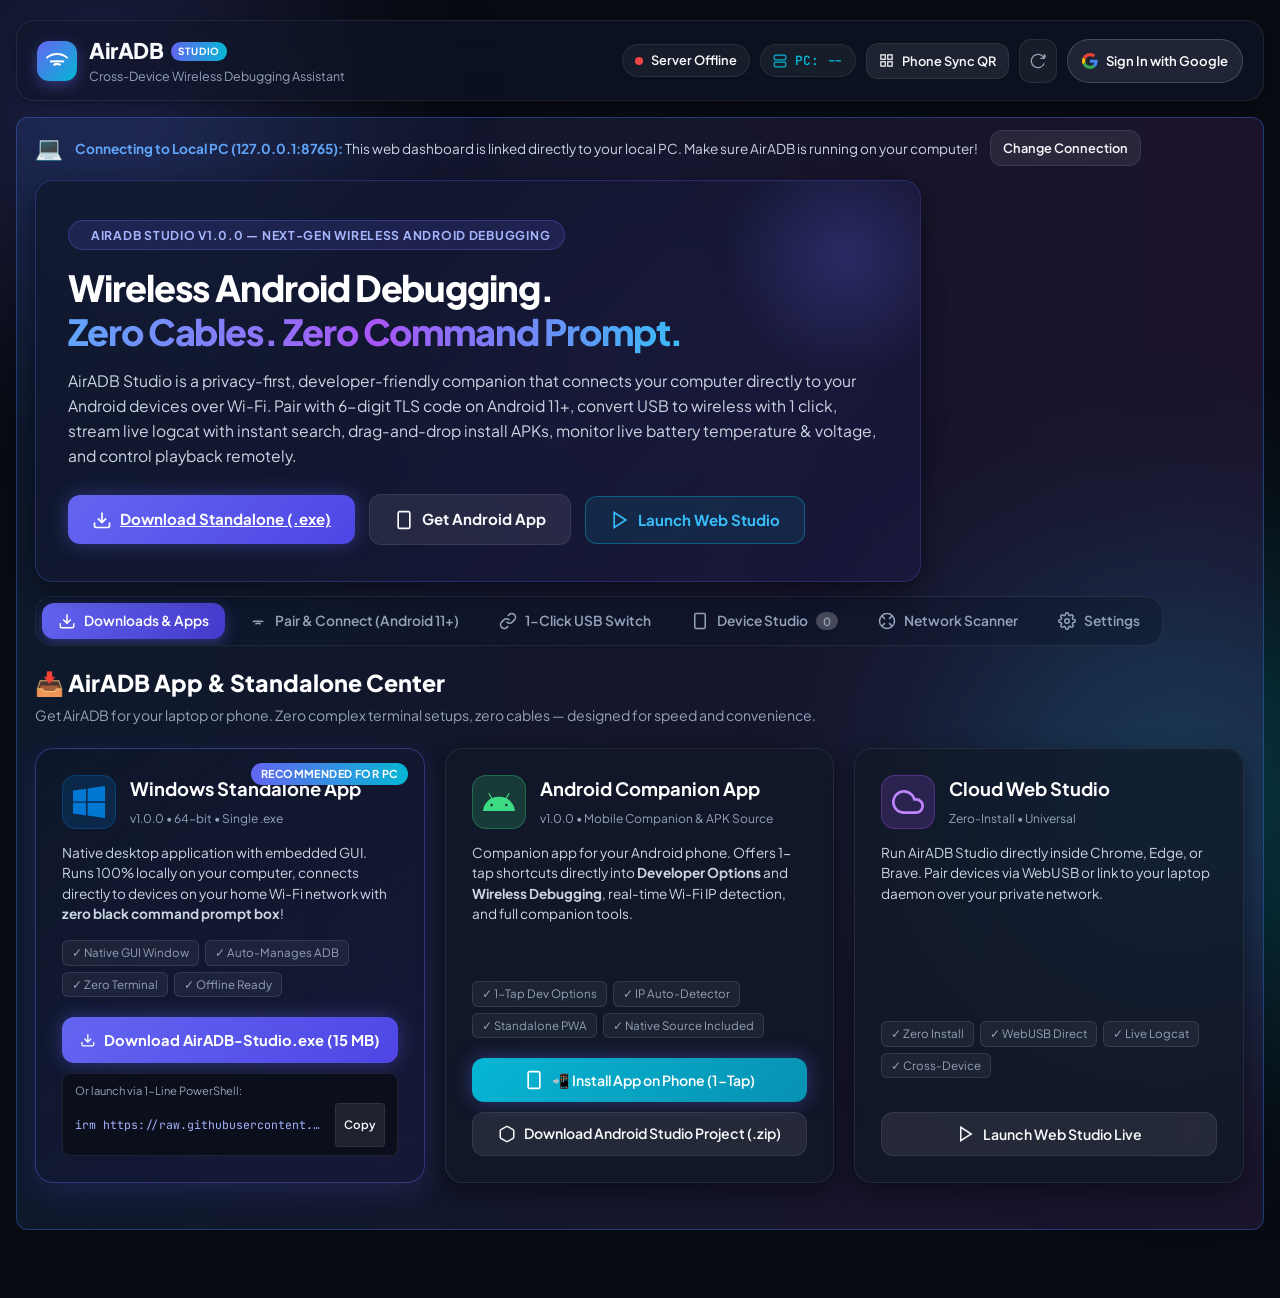
==== public/index.html @ cc0423f9 "feat: Add Google Sign-In, App Showcase, and Download Center with standalone PC and Android apps" ====
<!DOCTYPE html>
<html lang="en">
<head>
  <meta charset="UTF-8">
  <meta name="viewport" content="width=device-width, initial-scale=1.0, maximum-scale=1.0, user-scalable=no">
  <title>AirADB Studio — Android Wireless Debugging Hub</title>
  <meta name="description" content="Effortlessly pair, connect, manage, and debug your Android phone wirelessly with ADB on Windows and Mobile.">
  <meta name="theme-color" content="#080b11">
  <meta name="apple-mobile-web-app-capable" content="yes">
  <meta name="apple-mobile-web-app-status-bar-style" content="black-translucent">
  
  <link rel="manifest" href="manifest.json">
  <link rel="icon" type="image/svg+xml" href="icon.svg">
  <link rel="apple-touch-icon" href="icon.svg">

  <link rel="preconnect" href="https://fonts.googleapis.com">
  <link rel="preconnect" href="https://fonts.gstatic.com" crossorigin>
  <link href="https://fonts.googleapis.com/css2?family=Plus+Jakarta+Sans:wght@300;400;500;600;700;800&family=JetBrains+Mono:wght@400;500;600&display=swap" rel="stylesheet">
  <link rel="stylesheet" href="style.css">
</head>
<body class="dark-theme">
  <!-- Background Glow FX -->
  <div class="glow-sphere glow-1"></div>
  <div class="glow-sphere glow-2"></div>
  <div class="glow-sphere glow-3"></div>

  <div class="app-container">
    <!-- Top Navigation Header -->
    <header class="app-header">
      <div class="brand">
        <div class="brand-icon">
          <svg width="24" height="24" viewBox="0 0 24 24" fill="none" stroke="currentColor" stroke-width="2">
            <path d="M5 12.55a11 1 0 0 1 14.08 0"></path>
            <path d="M1.42 9a16 16 0 0 1 21.16 0"></path>
            <path d="M8.53 16.11a6 6 0 0 1 6.95 0"></path>
            <line x1="12" y1="20" x2="12.01" y2="20" stroke-width="3"></line>
          </svg>
        </div>
        <div class="brand-text">
          <h1>AirADB <span class="badge-studio">STUDIO</span></h1>
          <p class="tagline">Cross-Device Wireless Debugging Assistant</p>
        </div>
      </div>

      <div class="header-status">
        <div id="adbStatusBadge" class="status-pill status-checking">
          <span class="status-dot"></span>
          <span id="adbStatusText">Checking ADB...</span>
        </div>
        <div id="hostIpBadge" class="status-pill status-ip" title="Your PC's Wi-Fi IP address">
          <svg width="14" height="14" viewBox="0 0 24 24" fill="none" stroke="currentColor" stroke-width="2">
            <rect x="2" y="2" width="20" height="8" rx="2" ry="2"></rect>
            <rect x="2" y="14" width="20" height="8" rx="2" ry="2"></rect>
            <line x1="6" y1="6" x2="6.01" y2="6"></line>
            <line x1="6" y1="18" x2="6.01" y2="18"></line>
          </svg>
          <span id="hostIpText">PC: --</span>
        </div>
        <button id="btnOpenQrModal" class="btn btn-secondary btn-sm" title="Connect from Mobile Phone">
          <svg width="15" height="15" viewBox="0 0 24 24" fill="none" stroke="currentColor" stroke-width="2">
            <rect x="3" y="3" width="7" height="7"></rect>
            <rect x="14" y="3" width="7" height="7"></rect>
            <rect x="14" y="14" width="7" height="7"></rect>
            <rect x="3" y="14" width="7" height="7"></rect>
          </svg>
          <span>Phone Sync QR</span>
        </button>
        <button id="btnRefreshDevices" class="btn btn-icon" title="Refresh Devices">
          <svg width="16" height="16" viewBox="0 0 24 24" fill="none" stroke="currentColor" stroke-width="2">
            <path d="M21.5 2v6h-6M21.34 15.57a10 10 0 1 1-.57-8.38l5.67-5.67"/>
          </svg>
        </button>

        <!-- Google Sign-In / Account Profile -->
        <div id="googleAuthContainer" class="google-auth-container">
          <button id="btnGoogleSignIn" class="btn btn-google-auth" title="Sign In with Google">
            <svg class="google-icon" width="16" height="16" viewBox="0 0 48 48">
              <path fill="#EA4335" d="M24 9.5c3.54 0 6.71 1.22 9.21 3.6l6.85-6.85C35.9 2.38 30.47 0 24 0 14.62 0 6.51 5.38 2.56 13.22l7.98 6.19C12.43 13.72 17.74 9.5 24 9.5z"/>
              <path fill="#4285F4" d="M46.98 24.55c0-1.57-.15-3.09-.38-4.55H24v9.02h12.94c-.58 2.96-2.26 5.48-4.78 7.18l7.73 6c4.51-4.18 7.09-10.36 7.09-17.65z"/>
              <path fill="#FBBC05" d="M10.53 28.59c-.48-1.45-.76-2.99-.76-4.59s.27-3.14.76-4.59l-7.98-6.19C.92 16.46 0 20.12 0 24c0 3.88.92 7.54 2.56 10.79l7.97-6.2z"/>
              <path fill="#34A853" d="M24 48c6.48 0 11.93-2.13 15.89-5.81l-7.73-6c-2.15 1.45-4.92 2.3-8.16 2.3-6.26 0-11.57-4.22-13.47-9.91l-7.98 6.19C6.51 42.62 14.62 48 24 48z"/>
            </svg>
            <span>Sign In with Google</span>
          </button>

          <div id="userProfileBadge" class="user-profile-badge hidden">
            <div id="userAvatar" class="user-avatar">G</div>
            <div class="user-meta">
              <span id="userName" class="user-name">Developer</span>
              <span id="userEmail" class="user-email-sub">Synced</span>
            </div>
            <button id="btnSignOut" class="btn-sign-out" title="Sign Out">✕</button>
          </div>
        </div>
      </div>
    </header>
 
    <!-- CLOUD HOSTED MODE ALERT BANNER -->
    <div id="cloudBanner" class="hidden" style="background: linear-gradient(90deg, rgba(59, 130, 246, 0.12), rgba(168, 85, 247, 0.12)); border: 1px solid rgba(59, 130, 246, 0.35); border-radius: 12px; padding: 12px 18px; margin-bottom: 20px; display: flex; justify-content: space-between; align-items: center; gap: 14px; flex-wrap: wrap;">
      <div style="display: flex; align-items: center; gap: 12px;">
        <span style="font-size: 1.4rem;">💻</span>
        <div style="font-size: 0.85rem; color: #cbd5e1; line-height: 1.4;">
          <strong id="cloudBannerTitle" style="color: #60a5fa;">Connecting to Local PC (127.0.0.1:8765):</strong> <span id="cloudBannerDesc">This web dashboard is linked directly to your local PC. Make sure AirADB is running on your computer!</span>
        </div>
            <button id="btnOpenCloudHelp" class="btn btn-secondary btn-sm" style="white-space: nowrap;">Change Connection</button>
    </div>

    <!-- ================= HERO & APP SHOWCASE ================= -->
    <section class="hero-showcase glass-panel">
      <div class="hero-inner">
        <div class="hero-badge">
          <span class="pulse-dot"></span>
          <span>AirADB Studio v1.0.0 — Next-Gen Wireless Android Debugging</span>
        </div>
        <h2 class="hero-headline">
          Wireless Android Debugging.<br>
          <span class="gradient-text">Zero Cables. Zero Command Prompt.</span>
        </h2>
        <p class="hero-summary">
          AirADB Studio is a privacy-first, developer-friendly companion that connects your computer directly to your Android devices over Wi-Fi. Pair with 6-digit TLS code on Android 11+, convert USB to wireless with 1 click, stream live logcat with instant search, drag-and-drop install APKs, monitor live battery temperature &amp; voltage, and control playback remotely.
        </p>

        <!-- Quick Download CTA Strip -->
        <div class="hero-cta-strip">
          <a href="/downloads/AirADB-Studio.exe" download="AirADB-Studio.exe" class="btn btn-primary btn-lg btn-glow">
            <svg width="20" height="20" viewBox="0 0 24 24" fill="none" stroke="currentColor" stroke-width="2">
              <path d="M21 15v4a2 2 0 0 1-2 2H5a2 2 0 0 1-2-2v-4"></path>
              <polyline points="7 10 12 15 17 10"></polyline>
              <line x1="12" y1="15" x2="12" y2="3"></line>
            </svg>
            <span>Download Standalone (.exe)</span>
          </a>

          <a href="#tab-downloads" id="heroBtnGetAndroid" class="btn btn-secondary btn-lg">
            <svg width="20" height="20" viewBox="0 0 24 24" fill="none" stroke="currentColor" stroke-width="2">
              <rect x="5" y="2" width="14" height="20" rx="2" ry="2"></rect>
              <line x1="12" y1="18" x2="12.01" y2="18"></line>
            </svg>
            <span>Get Android App</span>
          </a>

          <button id="heroBtnLaunchStudio" class="btn btn-outline-cyan btn-lg">
            <svg width="20" height="20" viewBox="0 0 24 24" fill="none" stroke="currentColor" stroke-width="2">
              <polygon points="5 3 19 12 5 21 5 3"></polygon>
            </svg>
            <span>Launch Web Studio</span>
          </button>
        </div>
      </div>
    </section>

    <!-- MOBILE-ONLY SMART SHORTCUTS HERO BANNER -->
    <div id="mobileHeroBanner" class="mobile-hero-banner hidden">
      <div class="mobile-hero-header">
        <div class="mobile-badge">📱 Mobile Companion Mode</div>
        <p>Tap below to directly jump into your phone's Developer Options or Wireless Settings without digging through menus!</p>
      </div>

      <div id="pwaInstallContainer" class="pwa-install-box hidden" style="margin-bottom: 14px;">
        <button id="btnInstallPwa" class="btn btn-primary btn-block btn-glow" style="display: flex; align-items: center; justify-content: center; gap: 8px;">
          <svg width="20" height="20" viewBox="0 0 24 24" fill="none" stroke="currentColor" stroke-width="2">
            <path d="M21 15v4a2 2 0 0 1-2 2H5a2 2 0 0 1-2-2v-4"></path>
            <polyline points="7 10 12 15 17 10"></polyline>
            <line x1="12" y1="15" x2="12" y2="3"></line>
          </svg>
          📲 Install AirADB App on Phone
        </button>
      </div>

      <div class="mobile-shortcut-grid">
        <a id="btnOpenDevOpt" data-target="dev_options" href="intent:#Intent;action=android.settings.APPLICATION_DEVELOPMENT_SETTINGS;end" class="shortcut-btn btn-dev-opt">
          <div class="sc-icon">⚡</div>
          <div class="sc-info">
            <strong>Open Developer Options</strong>
            <span>Direct jump to Wireless Debugging toggle</span>
          </div>
          <div class="sc-arrow">➔</div>
        </a>

        <a id="btnOpenWireless" data-target="wireless" href="intent:#Intent;action=android.settings.WIRELESS_SETTINGS;end" class="shortcut-btn btn-wireless">
          <div class="sc-icon">📶</div>
          <div class="sc-info">
            <strong>Open Wireless Settings</strong>
            <span>Wi-Fi &amp; Network connections</span>
          </div>
          <div class="sc-arrow">➔</div>
        </a>

        <a id="btnOpenPhoneSettings" data-target="settings" href="intent:#Intent;action=android.settings.SETTINGS;end" class="shortcut-btn btn-settings">
          <div class="sc-icon">⚙️</div>
          <div class="sc-info">
            <strong>Open Phone Settings</strong>
            <span>Main system settings</span>
          </div>
          <div class="sc-arrow">➔</div>
        </a>
      </div>
    </div>

    <!-- ADB Missing Banner -->
    <div id="adbMissingBanner" class="alert-banner hidden">
      <div class="alert-icon">⚠️</div>
      <div class="alert-content">
        <h4>Android Platform-Tools (ADB) Not Detected</h4>
        <p>AirADB can automatically download and configure Google's official Android Platform-Tools for you with one click.</p>
      </div>
      <button id="btnAutoInstallAdb" class="btn btn-primary btn-glow">
        <svg width="16" height="16" viewBox="0 0 24 24" fill="none" stroke="currentColor" stroke-width="2">
          <path d="M21 15v4a2 2 0 0 1-2 2H5a2 2 0 0 1-2-2v-4"></path>
          <polyline points="7 10 12 15 17 10"></polyline>
          <line x1="12" y1="15" x2="12" y2="3"></line>
        </svg>
        Auto-Download ADB
      </button>
    </div>

    <!-- Main Navigation Tabs -->
    <nav class="nav-tabs">
      <button class="nav-tab active" data-tab="tab-downloads">
        <svg width="18" height="18" viewBox="0 0 24 24" fill="none" stroke="currentColor" stroke-width="2">
          <path d="M21 15v4a2 2 0 0 1-2 2H5a2 2 0 0 1-2-2v-4"></path>
          <polyline points="7 10 12 15 17 10"></polyline>
          <line x1="12" y1="15" x2="12" y2="3"></line>
        </svg>
        Downloads &amp; Apps
      </button>
      <button class="nav-tab" data-tab="tab-pairing">
        <svg width="18" height="18" viewBox="0 0 24 24" fill="none" stroke="currentColor" stroke-width="2">
          <path d="M5 12.55a11 1 0 0 1 14.08 0"></path>
          <path d="M8.53 16.11a6 6 0 0 1 6.95 0"></path>
          <line x1="12" y1="20" x2="12.01" y2="20" stroke-width="2.5"></line>
        </svg>
        Pair &amp; Connect (Android 11+)
      </button>
      <button class="nav-tab" data-tab="tab-usb">
        <svg width="18" height="18" viewBox="0 0 24 24" fill="none" stroke="currentColor" stroke-width="2">
          <path d="M10 13a5 5 0 0 0 7.54.54l3-3a5 5 0 0 0-7.07-7.07l-1.72 1.71"></path>
          <path d="M14 11a5 5 0 0 0-7.54-.54l-3 3a5 5 0 0 0 7.07 7.07l1.71-1.71"></path>
        </svg>
        1-Click USB Switch
      </button>
      <button class="nav-tab" data-tab="tab-devices">
        <svg width="18" height="18" viewBox="0 0 24 24" fill="none" stroke="currentColor" stroke-width="2">
          <rect x="5" y="2" width="14" height="20" rx="2" ry="2"></rect>
          <line x1="12" y1="18" x2="12.01" y2="18"></line>
        </svg>
        Device Studio <span id="deviceCountBadge" class="count-pill">0</span>
      </button>
      <button class="nav-tab" data-tab="tab-scanner">
        <svg width="18" height="18" viewBox="0 0 24 24" fill="none" stroke="currentColor" stroke-width="2">
          <circle cx="12" cy="12" r="10"></circle>
          <path d="m4.93 4.93 4.24 4.24"></path>
          <path d="m14.83 9.17 4.24-4.24"></path>
          <path d="m14.83 14.83 4.24 4.24"></path>
          <path d="m9.17 14.83-4.24 4.24"></path>
        </svg>
        Network Scanner
      </button>
      <button class="nav-tab" data-tab="tab-settings">
        <svg width="18" height="18" viewBox="0 0 24 24" fill="none" stroke="currentColor" stroke-width="2">
          <circle cx="12" cy="12" r="3"></circle>
          <path d="M19.4 15a1.65 1.65 0 0 0 .33 1.82l.06.06a2 2 0 0 1 0 2.83 2 2 0 0 1-2.83 0l-.06-.06a1.65 1.65 0 0 0-1.82-.33 1.65 1.65 0 0 0-1 1.51V21a2 2 0 0 1-2 2 2 2 0 0 1-2-2v-.09A1.65 1.65 0 0 0 9 19.4a1.65 1.65 0 0 0-1.82.33l-.06.06a2 2 0 0 1-2.83 0 2 2 0 0 1 0-2.83l.06-.06a1.65 1.65 0 0 0 .33-1.82 1.65 1.65 0 0 0-1.51-1H3a2 2 0 0 1-2-2 2 2 0 0 1 2-2h.09A1.65 1.65 0 0 0 4.6 9a1.65 1.65 0 0 0-.33-1.82l-.06-.06a2 2 0 0 1 0-2.83 2 2 0 0 1 2.83 0l.06.06a1.65 1.65 0 0 0 1.82.33H9a1.65 1.65 0 0 0 1-1.51V3a2 2 0 0 1 2-2 2 2 0 0 1 2 2v.09a1.65 1.65 0 0 0 1 1.51 1.65 1.65 0 0 0 1.82-.33l.06-.06a2 2 0 0 1 2.83 0 2 2 0 0 1 0 2.83l-.06.06a1.65 1.65 0 0 0-.33 1.82V9a1.65 1.65 0 0 0 1.51 1H21a2 2 0 0 1 2 2 2 2 0 0 1-2 2h-.09a1.65 1.65 0 0 0-1.51 1z"/>
        </svg>
        Settings
      </button>
    </nav>

    <!-- ================= TAB: DOWNLOADS & APPS CENTER ================= -->
    <section id="tab-downloads" class="tab-pane active">
      <div class="downloads-hero">
        <div class="downloads-header">
          <h2>📥 AirADB App &amp; Standalone Center</h2>
          <p>Get AirADB for your laptop or phone. Zero complex terminal setups, zero cables — designed for speed and convenience.</p>
        </div>

        <div class="download-grid">
          <!-- Card 1: Windows Desktop Standalone App -->
          <div class="download-card glass-panel featured-platform">
            <div class="platform-badge-ribbon">Recommended for PC</div>
            <div class="platform-header">
              <div class="platform-icon win-icon">
                <svg width="32" height="32" viewBox="0 0 24 24" fill="currentColor">
                  <path d="M0 3.449L9.75 2.1v9.451H0m10.949-9.602L24 0v11.4h-13.051M0 12.6h9.75v9.451L0 20.699M10.949 12.6H24V24l-13.051-1.802"/>
                </svg>
              </div>
              <div class="platform-title-meta">
                <h3>Windows Standalone App</h3>
                <span class="platform-version">v1.0.0 • 64-bit • Single .exe</span>
              </div>
            </div>

            <p class="platform-desc">
              Native desktop application with embedded GUI. Runs 100% locally on your computer, connects directly to devices on your home Wi-Fi network with <strong>zero black command prompt box</strong>!
            </p>

            <div class="platform-specs">
              <span class="spec-tag">✓ Native GUI Window</span>
              <span class="spec-tag">✓ Auto-Manages ADB</span>
              <span class="spec-tag">✓ Zero Terminal</span>
              <span class="spec-tag">✓ Offline Ready</span>
            </div>

            <div class="platform-actions">
              <a href="/downloads/AirADB-Studio.exe" download="AirADB-Studio.exe" class="btn btn-primary btn-block btn-glow btn-download-main">
                <svg width="20" height="20" viewBox="0 0 24 24" fill="none" stroke="currentColor" stroke-width="2">
                  <path d="M21 15v4a2 2 0 0 1-2 2H5a2 2 0 0 1-2-2v-4"></path>
                  <polyline points="7 10 12 15 17 10"></polyline>
                  <line x1="12" y1="15" x2="12" y2="3"></line>
                </svg>
                Download AirADB-Studio.exe (15 MB)
              </a>

              <!-- 1-line powershell script copy box -->
              <div class="quick-cmd-box">
                <span class="quick-cmd-label">Or launch via 1-Line PowerShell:</span>
                <div class="quick-cmd-inner">
                  <code>irm https://raw.githubusercontent.com/tanmay4tyagi/airadb/main/install.ps1 | iex</code>
                  <button id="btnCopyPsCmd" class="btn btn-secondary btn-xs">Copy</button>
                </div>
              </div>
            </div>
          </div>

          <!-- Card 2: Android Companion App -->
          <div class="download-card glass-panel">
            <div class="platform-header">
              <div class="platform-icon android-icon">
                <svg width="32" height="32" viewBox="0 0 24 24" fill="currentColor">
                  <path d="M17.523 15.3414c-.5511 0-.9993-.4486-.9993-.9997s.4482-.9993.9993-.9993c.551 0 .9993.4482.9993.9993.0001.5511-.4483.9997-.9993.9997m-11.046 0c-.5511 0-.9993-.4486-.9993-.9997s.4482-.9993.9993-.9993c.551 0 .9993.4482.9993.9993 0 .5511-.4483.9997-.9993.9997m11.4045-6.02l1.9973-3.4592a.416.416 0 00-.1521-.5676.416.416 0 00-.5676.1521l-2.0223 3.503C15.5902 8.4111 13.8533 8.083 12 8.083s-3.5902.328-5.1368.8667L4.841 5.4467a.4161.4161 0 00-.5677-.1521.4157.4157 0 00-.1521.5676l1.9974 3.4592C2.6889 11.1867.3432 14.6589 0 18.761h24c-.3432-4.1021-2.6889-7.5743-6.1185-9.4396"/>
                </svg>
              </div>
              <div class="platform-title-meta">
                <h3>Android Companion App</h3>
                <span class="platform-version">v1.0.0 • Mobile Companion &amp; APK Source</span>
              </div>
            </div>

            <p class="platform-desc">
              Companion app for your Android phone. Offers 1-tap shortcuts directly into <strong>Developer Options</strong> and <strong>Wireless Debugging</strong>, real-time Wi-Fi IP detection, and full companion tools.
            </p>

            <div class="platform-specs">
              <span class="spec-tag">✓ 1-Tap Dev Options</span>
              <span class="spec-tag">✓ IP Auto-Detector</span>
              <span class="spec-tag">✓ Standalone PWA</span>
              <span class="spec-tag">✓ Native Source Included</span>
            </div>

            <div class="platform-actions">
              <button id="btnInstallAndroidPwaCard" class="btn btn-accent btn-block btn-glow">
                <svg width="20" height="20" viewBox="0 0 24 24" fill="none" stroke="currentColor" stroke-width="2">
                  <rect x="5" y="2" width="14" height="20" rx="2" ry="2"></rect>
                  <line x1="12" y1="18" x2="12.01" y2="18"></line>
                </svg>
                📲 Install App on Phone (1-Tap)
              </button>

              <a href="/downloads/AirADB-Android-Source.zip" download="AirADB-Android-Source.zip" class="btn btn-secondary btn-block">
                <svg width="18" height="18" viewBox="0 0 24 24" fill="none" stroke="currentColor" stroke-width="2">
                  <path d="M21 16V8a2 2 0 0 0-1-1.73l-7-4a2 2 0 0 0-2 0l-7 4A2 2 0 0 0 3 8v8a2 2 0 0 0 1 1.73l7 4a2 2 0 0 0 2 0l7-4A2 2 0 0 0 21 16z"></path>
                </svg>
                Download Android Studio Project (.zip)
              </a>
            </div>
          </div>

          <!-- Card 3: In-Browser Web Studio -->
          <div class="download-card glass-panel">
            <div class="platform-header">
              <div class="platform-icon cloud-icon">
                <svg width="32" height="32" viewBox="0 0 24 24" fill="none" stroke="currentColor" stroke-width="2">
                  <path d="M18 10h-1.26A8 8 0 1 0 9 20h9a5 5 0 0 0 0-10z"></path>
                </svg>
              </div>
              <div class="platform-title-meta">
                <h3>Cloud Web Studio</h3>
                <span class="platform-version">Zero-Install • Universal</span>
              </div>
            </div>

            <p class="platform-desc">
              Run AirADB Studio directly inside Chrome, Edge, or Brave. Pair devices via WebUSB or link to your laptop daemon over your private network.
            </p>

            <div class="platform-specs">
              <span class="spec-tag">✓ Zero Install</span>
              <span class="spec-tag">✓ WebUSB Direct</span>
              <span class="spec-tag">✓ Live Logcat</span>
              <span class="spec-tag">✓ Cross-Device</span>
            </div>

            <div class="platform-actions">
              <button id="btnLaunchWebStudioCard" class="btn btn-secondary btn-block" style="margin-top: 14px;">
                <svg width="18" height="18" viewBox="0 0 24 24" fill="none" stroke="currentColor" stroke-width="2">
                  <polygon points="5 3 19 12 5 21 5 3"></polygon>
                </svg>
                Launch Web Studio Live
              </button>
            </div>
          </div>
        </div>
      </div>
    </section>

    <!-- Main Tab Content Area -->
    <main class="main-content">
      
      <!-- ================= TAB 1: PAIR & CONNECT ================= -->
      <section id="tab-pairing" class="tab-pane">
        <div class="grid-2col">
          
          <!-- Left: Pairing & Connect Form -->
          <div class="card glass-panel">
            <div class="card-header">
              <div class="card-title-group">
                <span class="step-badge">Step 1</span>
                <h3>Pair Device (Android 11+)</h3>
              </div>
              <button id="btnRemoteOpenSettings" class="btn btn-secondary btn-sm" title="Pops open Developer Options directly on your connected phone screen via ADB">
                ⚡ Open Settings on Phone
              </button>
            </div>
            
            <p class="card-desc">
              On your phone, open <strong>Developer Options &gt; Wireless debugging &gt; Pair device with pairing code</strong>.
            </p>

            <form id="pairForm" class="form-flow">
              <div class="form-row">
                <div class="form-group flex-2">
                  <label for="pairIpPort">Phone IP &amp; Pairing Port</label>
                  <div class="input-wrapper">
                    <svg width="16" height="16" viewBox="0 0 24 24" fill="none" stroke="currentColor" stroke-width="2">
                      <rect x="2" y="2" width="20" height="8" rx="2" ry="2"></rect>
                      <rect x="2" y="14" width="20" height="8" rx="2" ry="2"></rect>
                    </svg>
                    <input type="text" id="pairIpPort" placeholder="e.g. 192.168.1.5:37123" required autocomplete="off">
                  </div>
                  <span class="field-hint">Shown in the pairing popup under "IP address &amp; Port"</span>
                </div>

                <div class="form-group flex-1">
                  <label for="pairCode">6-Digit Code</label>
                  <div class="input-wrapper">
                    <svg width="16" height="16" viewBox="0 0 24 24" fill="none" stroke="currentColor" stroke-width="2">
                      <rect x="3" y="11" width="18" height="11" rx="2" ry="2"></rect>
                      <path d="M7 11V7a5 5 0 0 1 10 0v4"></path>
                    </svg>
                    <input type="text" id="pairCode" placeholder="482194" maxlength="6" pattern="[0-9]{6}" required autocomplete="off">
                  </div>
                  <span class="field-hint">6-digit pairing code</span>
                </div>
              </div>

              <div class="form-group">
                <label for="pairNickname">Device Nickname (Optional)</label>
                <div class="input-wrapper">
                  <input type="text" id="pairNickname" placeholder="e.g. Pixel 8 / Samsung S24">
                </div>
              </div>

              <button type="submit" id="btnPairSubmit" class="btn btn-primary btn-block">
                <svg width="18" height="18" viewBox="0 0 24 24" fill="none" stroke="currentColor" stroke-width="2">
                  <path d="M5 12.55a11 11 0 0 1 14.08 0"></path>
                  <path d="M8.53 16.11a6 6 0 0 1 6.95 0"></path>
                  <line x1="12" y1="20" x2="12.01" y2="20" stroke-width="2.5"></line>
                </svg>
                Pair Device
              </button>
            </form>

            <div class="divider"><span>AND THEN</span></div>

            <div class="card-title-group mb-3">
              <span class="step-badge step-2">Step 2</span>
              <h3>Connect Device</h3>
            </div>
            <p class="card-desc">
              Look at the main <strong>Wireless debugging</strong> screen (outside the pairing dialog) for the connection port.
            </p>

            <form id="connectForm" class="form-flow">
              <div class="form-row">
                <div class="form-group flex-2">
                  <label for="connectIpPort">IP address &amp; Connection Port</label>
                  <div class="input-wrapper">
                    <svg width="16" height="16" viewBox="0 0 24 24" fill="none" stroke="currentColor" stroke-width="2">
                      <circle cx="12" cy="12" r="10"></circle>
                      <line x1="2" y1="12" x2="22" y2="12"></line>
                    </svg>
                    <input type="text" id="connectIpPort" placeholder="e.g. 192.168.1.5:41235 (or :5555)" required autocomplete="off">
                  </div>
                  <span class="field-hint">Shown under "IP address &amp; Port" on main Wireless Debugging screen</span>
                </div>

                <div class="form-group flex-1 align-end">
                  <button type="submit" id="btnConnectSubmit" class="btn btn-accent btn-block">
                    <svg width="16" height="16" viewBox="0 0 24 24" fill="none" stroke="currentColor" stroke-width="2">
                      <polyline points="20 6 9 17 4 12"></polyline>
                    </svg>
                    Connect
                  </button>
                </div>
              </div>
            </form>

            <!-- Quick Auto Sequence Button -->
            <div class="auto-sequence-card">
              <div class="auto-seq-text">
                <strong>💡 Pro Tip:</strong> If your pairing port and connection port are the same or standard 5555, you can use:
              </div>
              <button id="btnPairAndConnectAll" class="btn btn-secondary btn-sm">
                Pair &amp; Auto-Connect Together
              </button>
            </div>
          </div>

          <!-- Right: Visual Guide & History -->
          <div class="side-col">
            <!-- Visual Phone Guide with Quick Links -->
            <div class="card glass-panel guide-card">
              <div class="card-header">
                <h3>📱 Phone Navigation Helper</h3>
                <span class="info-pill">Easy Setup</span>
              </div>
              <div class="guide-steps">
                <div class="guide-step">
                  <div class="step-num">1</div>
                  <div class="step-detail">
                    <strong>Enable Developer Options:</strong>
                    <p>Go to Settings &gt; About Phone &gt; Tap <strong>Build Number</strong> 7 times.</p>
                  </div>
                </div>
                <div class="guide-step">
                  <div class="step-num">2</div>
                  <div class="step-detail">
                    <strong>Enable Wireless Debugging:</strong>
                    <p>Go to Settings &gt; System &gt; Developer Options &gt; Toggle <strong>Wireless debugging</strong> ON.</p>
                  </div>
                </div>
                <div class="guide-step">
                  <div class="step-num">3</div>
                  <div class="step-detail">
                    <strong>Get Pairing Code &amp; Port:</strong>
                    <p>Tap <em>"Pair device with pairing code"</em>. Note the 6-digit code and the port number (e.g. <code>:37123</code>).</p>
                  </div>
                </div>
              </div>

              <!-- Quick Mobile Action Buttons inside Guide -->
              <div class="guide-action-box">
                <a href="intent:#Intent;action=android.settings.APPLICATION_DEVELOPMENT_SETTINGS;end" class="btn btn-secondary btn-sm btn-block">
                  ⚡ Open Developer Options on Phone
                </a>
              </div>
            </div>

            <!-- Recent History -->
            <div class="card glass-panel history-card">
              <div class="card-header">
                <h3>🕒 Saved / Recent Devices</h3>
                <span class="card-subtext">Click to quick-fill</span>
              </div>
              <div id="historyList" class="history-list">
                <div class="empty-hint">No saved devices yet. Connect a device to save it here!</div>
              </div>
            </div>
          </div>

        </div>
      </section>

      <!-- ================= TAB 2: 1-CLICK USB SWITCH ================= -->
      <section id="tab-usb" class="tab-pane">
        <div class="card glass-panel usb-switch-card">
          <div class="usb-header">
            <div class="usb-icon-badge">
              <svg width="32" height="32" viewBox="0 0 24 24" fill="none" stroke="currentColor" stroke-width="2">
                <path d="M10 13a5 5 0 0 0 7.54.54l3-3a5 5 0 0 0-7.07-7.07l-1.72 1.71"></path>
                <path d="M14 11a5 5 0 0 0-7.54-.54l-3 3a5 5 0 0 0 7.07 7.07l1.71-1.71"></path>
              </svg>
            </div>
            <div>
              <h2>1-Click USB to Wireless ADB Switch</h2>
              <p class="card-desc">
                Ideal for all Android versions (Android 9, 10, 11, 12, 13, 14, 15). Plug your phone into the PC with a USB cable just once — AirADB will read its Wi-Fi IP, enable TCP/IP mode on port 5555, and connect wirelessly. Then you can unplug the cable!
              </p>
            </div>
          </div>

          <div class="usb-steps-container">
            <div class="usb-step-box">
              <div class="usb-step-icon">🔌</div>
              <h4>1. Plug In USB</h4>
              <p>Connect phone via USB cable and allow USB Debugging prompt on phone.</p>
            </div>
            <div class="usb-arrow">➔</div>
            <div class="usb-step-box">
              <div class="usb-step-icon">⚡</div>
              <h4>2. Click Switch</h4>
              <p>AirADB configures wireless mode and connects over Wi-Fi automatically.</p>
            </div>
            <div class="usb-arrow">➔</div>
            <div class="usb-step-box">
              <div class="usb-step-icon">🚀</div>
              <h4>3. Unplug &amp; Enjoy</h4>
              <p>Disconnect the USB cable. Your phone remains connected wirelessly!</p>
            </div>
          </div>

          <div class="usb-action-box">
            <div id="usbDetectedContainer">
              <div class="usb-detected-pill">
                <span class="dot-indicator"></span>
                <span id="usbDetectedLabel">Scanning for USB devices...</span>
              </div>
            </div>

            <button id="btnSwitchUsbToWifi" class="btn btn-primary btn-lg btn-glow">
              <svg width="20" height="20" viewBox="0 0 24 24" fill="none" stroke="currentColor" stroke-width="2">
                <path d="M13 2L3 14h9l-1 8 10-12h-9l1-8z"></path>
              </svg>
              Convert to Wireless ADB Now
            </button>
          </div>
        </div>
      </section>

      <!-- ================= TAB 3: DEVICE STUDIO ================= -->
      <section id="tab-devices" class="tab-pane">
        <div class="studio-layout">
          
          <!-- Connected Devices List -->
          <div class="devices-section">
            <div class="section-title-bar">
              <h2>Connected Android Devices</h2>
              <div class="btn-group">
                <button id="btnDisconnectAll" class="btn btn-outline-danger btn-sm">Disconnect All</button>
                <button id="btnStudioRefresh" class="btn btn-secondary btn-sm">
                  <svg width="14" height="14" viewBox="0 0 24 24" fill="none" stroke="currentColor" stroke-width="2">
                    <path d="M21.5 2v6h-6M21.34 15.57a10 10 0 1 1-.57-8.38l5.67-5.67"/>
                  </svg>
                  Refresh
                </button>
              </div>
            </div>

            <div id="devicesContainer" class="devices-grid">
              <div class="empty-state-card glass-panel">
                <div class="empty-icon">📱</div>
                <h3>No Devices Connected</h3>
                <p>Pair or connect your phone in the "Pair &amp; Connect" tab or plug it in via USB to get started.</p>
              </div>
            </div>
          </div>

          <!-- Active Device Control Center (Tools & Inspection) -->
          <div id="deviceControlCenter" class="card glass-panel control-center hidden">
            <div class="control-header">
              <div class="active-device-info">
                <h3 id="activeDeviceTitle">Device Tools</h3>
                <span id="activeDeviceSerial" class="code-pill">--</span>
              </div>
              <div class="control-tabs">
                <button class="ctrl-subtab active" data-subtab="subtab-screen">Screen Capture</button>
                <button class="ctrl-subtab" data-subtab="subtab-logcat">Wireless Logcat</button>
                <button class="ctrl-subtab" data-subtab="subtab-apk">Install APK</button>
                <button class="ctrl-subtab" data-subtab="subtab-controls">Remote Controls</button>
                <button class="ctrl-subtab" data-subtab="subtab-battery">🔋 Battery &amp; Telemetry</button>
              </div>
            </div>

            <!-- Subtab 1: Screenshot -->
            <div id="subtab-screen" class="subtab-pane active">
              <div class="screenshot-studio">
                <div class="screenshot-toolbar">
                  <button id="btnTakeScreenshot" class="btn btn-primary btn-sm">
                    <svg width="14" height="14" viewBox="0 0 24 24" fill="none" stroke="currentColor" stroke-width="2">
                      <path d="M23 19a2 2 0 0 1-2 2H3a2 2 0 0 1-2-2V8a2 2 0 0 1 2-2h4l2-3h6l2 3h4a2 2 0 0 1 2 2z"></path>
                      <circle cx="12" cy="13" r="4"></circle>
                    </svg>
                    Capture Screenshot
                  </button>
                  <button id="btnDownloadScreenshot" class="btn btn-secondary btn-sm" disabled>Download PNG</button>
                  <button id="btnCopyScreenshot" class="btn btn-secondary btn-sm" disabled>Copy to Clipboard</button>
                </div>
                <div class="screenshot-viewer-frame">
                  <img id="screenshotImg" alt="Phone Screen" class="hidden">
                  <div id="screenshotPlaceholder" class="screenshot-placeholder">
                    <span>Click "Capture Screenshot" to view phone screen</span>
                  </div>
                </div>
              </div>
            </div>

            <!-- Subtab 2: Logcat -->
            <div id="subtab-logcat" class="subtab-pane">
              <div class="logcat-studio">
                <div class="logcat-toolbar">
                  <input type="text" id="logcatSearch" placeholder="Filter logs (e.g. ActivityManager, error, MyApp)...">
                  <select id="logcatLinesSelect" class="custom-select">
                    <option value="100">100 lines</option>
                    <option value="250" selected>250 lines</option>
                    <option value="500">500 lines</option>
                  </select>
                  <button id="btnFetchLogcat" class="btn btn-primary btn-sm">Fetch Logs</button>
                  <button id="btnClearLogcat" class="btn btn-secondary btn-sm">Clear</button>
                </div>
                <div id="logcatOutput" class="logcat-console">
                  <div class="log-line info">Click "Fetch Logs" to stream wireless ADB logcat from device...</div>
                </div>
              </div>
            </div>

            <!-- Subtab 3: APK Sideload -->
            <div id="subtab-apk" class="subtab-pane">
              <div class="apk-dropzone" id="apkDropzone">
                <div class="drop-icon">📦</div>
                <h3>Drag &amp; Drop APK File Here</h3>
                <p>or click to select an .apk from your computer</p>
                <input type="file" id="apkFileInput" accept=".apk" class="hidden">
                <button id="btnSelectApk" class="btn btn-secondary btn-sm mt-2">Browse Files</button>
                <div id="apkInstallStatus" class="apk-status mt-3 hidden"></div>
              </div>
            </div>

            <!-- Subtab 4: Remote Controls -->
            <div id="subtab-controls" class="subtab-pane">
              <div class="remote-grid">
                <!-- Media Controls -->
                <div class="remote-btn-group">
                  <h4>🎵 Media Playback</h4>
                  <div class="btn-cluster">
                    <button class="btn btn-control btn-media" data-key="88" title="Previous Track (KEYCODE_MEDIA_PREVIOUS)">⏮️ Prev</button>
                    <button class="btn btn-control btn-media btn-primary-control" data-key="85" title="Play / Pause (KEYCODE_MEDIA_PLAY_PAUSE)">⏯️ Play / Pause</button>
                    <button class="btn btn-control btn-media" data-key="87" title="Next Track (KEYCODE_MEDIA_NEXT)">⏭️ Next</button>
                    <button class="btn btn-control btn-media" data-key="164" title="Mute Toggle (KEYCODE_VOLUME_MUTE)">🔇 Mute</button>
                  </div>
                </div>

                <!-- Navigation -->
                <div class="remote-btn-group">
                  <h4>🧭 Navigation</h4>
                  <div class="btn-cluster">
                    <button class="btn btn-control" data-key="3">🏠 Home</button>
                    <button class="btn btn-control" data-key="4">◀ Back</button>
                    <button class="btn btn-control" data-key="187">📑 Recent Apps</button>
                  </div>
                </div>

                <!-- System Keys -->
                <div class="remote-btn-group">
                  <h4>⚡ System &amp; Settings</h4>
                  <div class="btn-cluster">
                    <button class="btn btn-control" data-key="26">⚡ Power / Sleep</button>
                    <button class="btn btn-control" data-key="24">🔊 Vol Up</button>
                    <button class="btn btn-control" data-key="25">🔉 Vol Down</button>
                    <button class="btn btn-control" data-cmd="am start -a android.settings.APPLICATION_DEVELOPMENT_SETTINGS">⚡ Dev Options</button>
                    <button class="btn btn-control" data-cmd="am start -a android.settings.SETTINGS">⚙️ Settings</button>
                  </div>
                </div>

                <!-- Hardware & Display Utilities -->
                <div class="remote-btn-group span-2">
                  <h4>🖥️ Hardware &amp; Display Utilities</h4>
                  <div class="util-row">
                    <div class="util-item">
                      <label for="selectScreenTimeout">Screen Timeout:</label>
                      <div class="util-input-combo">
                        <select id="selectScreenTimeout" class="custom-select">
                          <option value="15000">15 seconds</option>
                          <option value="30000" selected>30 seconds</option>
                          <option value="60000">1 minute</option>
                          <option value="300000">5 minutes</option>
                          <option value="600000">10 minutes</option>
                          <option value="1800000">30 minutes</option>
                          <option value="stayon">⚡ Keep Awake (While Charging)</option>
                        </select>
                        <button id="btnApplyScreenTimeout" class="btn btn-secondary btn-sm">Apply</button>
                      </div>
                    </div>

                    <div class="util-item">
                      <label>Dark Mode (Night Mode):</label>
                      <div class="btn-group-segmented">
                        <button id="btnDarkModeOn" class="btn btn-secondary btn-sm" title="Enable Dark Mode">🌙 Dark Mode</button>
                        <button id="btnDarkModeOff" class="btn btn-secondary btn-sm" title="Enable Light Mode">☀️ Light Mode</button>
                      </div>
                    </div>
                  </div>
                </div>

                <!-- Quick Send Text Input -->
                <div class="remote-btn-group span-2">
                  <h4>⌨️ Quick Send Text to Phone</h4>
                  <p class="field-hint" style="margin-bottom: 6px;">Types text directly into whichever input field is currently active on your phone screen.</p>
                  <div class="shell-input-row">
                    <input type="text" id="inputQuickText" placeholder="Type text to send to phone (e.g. WiFi password, URL, test data)...">
                    <button id="btnSendQuickText" class="btn btn-primary btn-sm">Send Text</button>
                  </div>
                </div>

                <!-- Custom Shell Command -->
                <div class="remote-btn-group span-2">
                  <h4>💻 Custom Shell Command</h4>
                  <div class="shell-input-row">
                    <input type="text" id="customShellCmd" placeholder="e.g. input text 'hello' or dumpsys battery">
                    <button id="btnRunShell" class="btn btn-primary btn-sm">Run</button>
                  </div>
                  <pre id="shellOutput" class="shell-console hidden"></pre>
                </div>
              </div>
            </div>

            <!-- Subtab 5: Device Info & Battery -->
            <div id="subtab-battery" class="subtab-pane">
              <div class="battery-studio">
                <div class="battery-top-bar">
                  <div>
                    <h3>🔋 Battery &amp; Thermal Telemetry</h3>
                    <p class="card-desc" style="margin-bottom: 0;">Live hardware telemetry polled directly from Android's battery service.</p>
                  </div>
                  <div style="display: flex; gap: 8px; align-items: center;">
                    <button id="btnRefreshBattery" class="btn btn-secondary btn-sm">
                      <svg width="14" height="14" viewBox="0 0 24 24" fill="none" stroke="currentColor" stroke-width="2">
                        <path d="M21.5 2v6h-6M21.34 15.57a10 10 0 1 1-.57-8.38l5.67-5.67"/>
                      </svg>
                      Refresh
                    </button>
                  </div>
                </div>

                <div class="battery-dashboard-grid">
                  <!-- Main Battery Gauge Card -->
                  <div class="battery-gauge-card glass-panel">
                    <div class="gauge-header">
                      <span class="gauge-label">Battery Level</span>
                      <span id="batteryStatusPill" class="status-pill status-ready">Checking...</span>
                    </div>
                    <div class="gauge-main">
                      <div id="batteryPercentText" class="battery-percent-display">--%</div>
                      <div class="battery-bar-container">
                        <div id="batteryBarFill" class="battery-bar-fill" style="width: 0%;"></div>
                      </div>
                    </div>
                    <div class="gauge-footer">
                      <span id="batteryPowerSourceText">Power Source: Detecting...</span>
                    </div>
                  </div>

                  <!-- Telemetry Metrics Grid -->
                  <div class="battery-metrics-grid">
                    <div class="metric-card glass-panel">
                      <div class="metric-icon">🌡️</div>
                      <div class="metric-data">
                        <span class="metric-label">Thermal Temperature</span>
                        <strong id="metricTempText" class="metric-value">-- °C</strong>
                        <span id="metricTempSub" class="metric-sub">-- °F</span>
                      </div>
                    </div>

                    <div class="metric-card glass-panel">
                      <div class="metric-icon">🩺</div>
                      <div class="metric-data">
                        <span class="metric-label">Battery Health</span>
                        <strong id="metricHealthText" class="metric-value">--</strong>
                        <span class="metric-sub">Hardware Health State</span>
                      </div>
                    </div>

                    <div class="metric-card glass-panel">
                      <div class="metric-icon">⚡</div>
                      <div class="metric-data">
                        <span class="metric-label">Voltage</span>
                        <strong id="metricVoltageText" class="metric-value">-- V</strong>
                        <span class="metric-sub">Cell Output</span>
                      </div>
                    </div>

                    <div class="metric-card glass-panel">
                      <div class="metric-icon">🧪</div>
                      <div class="metric-data">
                        <span class="metric-label">Technology</span>
                        <strong id="metricTechText" class="metric-value">--</strong>
                        <span class="metric-sub">Battery Chemistry</span>
                      </div>
                    </div>
                  </div>
                </div>
              </div>
            </div>

          </div>

        </div>
      </section>

      <!-- ================= TAB 4: NETWORK SCANNER ================= -->
      <section id="tab-scanner" class="tab-pane">
        <div class="card glass-panel scanner-card">
          <div class="card-header">
            <div>
              <h2>Local Wi-Fi Subnet &amp; mDNS Scanner</h2>
              <p class="card-desc">
                Scan your local network to discover any Android devices currently listening for ADB wireless connections.
              </p>
            </div>
            <button id="btnStartScan" class="btn btn-primary btn-glow">
              <svg width="16" height="16" viewBox="0 0 24 24" fill="none" stroke="currentColor" stroke-width="2">
                <circle cx="12" cy="12" r="10"></circle>
                <path d="m4.93 4.93 4.24 4.24"></path>
                <path d="m14.83 9.17 4.24-4.24"></path>
              </svg>
              Scan Network Now
            </button>
          </div>

          <div id="scanLoading" class="scan-loading hidden">
            <div class="spinner"></div>
            <span>Scanning subnet on port 5555 and mDNS services...</span>
          </div>

          <div id="scanResults" class="scan-results-grid">
            <div class="empty-hint">Click "Scan Network Now" to search for Android devices on your local Wi-Fi.</div>
          </div>
        </div>
      </section>

      <!-- ================= TAB 5: ADB SETTINGS ================= -->
      <section id="tab-settings" class="tab-pane">
        <div class="card glass-panel settings-card">
          <h2>ADB Daemon &amp; Server Settings</h2>
          <p class="card-desc">Diagnostic details and server controls for Android Debug Bridge.</p>

          <div class="settings-list">
            <div class="settings-item">
              <div class="settings-info">
                <strong>ADB Executable Path</strong>
                <span id="settingsAdbPath" class="settings-subtext">Checking...</span>
              </div>
              <button id="btnReinstallAdb" class="btn btn-secondary btn-sm">Re-download Official ADB</button>
            </div>

            <div class="settings-item">
              <div class="settings-info">
                <strong>ADB Daemon Version</strong>
                <span id="settingsAdbVersion" class="settings-subtext">Checking...</span>
              </div>
              <button id="btnRestartAdb" class="btn btn-outline-warning btn-sm">Restart ADB Daemon</button>
            </div>

            <div class="settings-item">
              <div class="settings-info">
                <strong>Wi-Fi Troubleshooting Tips</strong>
                <span class="settings-subtext">
                  • Ensure PC and Phone are on the same Wi-Fi router frequency (2.4GHz/5GHz).<br>
                  • Disable <em>"AP Isolation"</em> / <em>"Client Isolation"</em> in router settings if connection fails.<br>
                  • If IP changes frequently, assign a static DHCP lease to your phone in your router settings.
                </span>
              </div>
            </div>
          </div>
        </div>
      </section>

    </main>

    <!-- Mobile Sync QR Code Modal -->
    <div id="qrModal" class="modal-overlay hidden">
      <div class="modal-card glass-panel">
        <div class="modal-header">
          <h3>📱 Open on Mobile Phone</h3>
          <button id="btnCloseQrModal" class="btn-icon">✕</button>
        </div>
        <div class="modal-body">
          <p class="modal-desc">Scan with your phone's camera to open AirADB directly on your phone and use 1-tap setting shortcuts:</p>
          <div id="qrCodeContainer" class="qr-canvas-box"></div>
          <div class="mobile-url-box">
            <span id="qrUrlText">http://--:8765</span>
            <button id="btnCopyMobileUrl" class="btn btn-secondary btn-sm">Copy Link</button>
          </div>
          <p class="qr-hint">Make sure your phone is connected to the same Wi-Fi network as this PC.</p>
        </div>
      </div>
    </div>

    <!-- Cloud Bridge & Remote Setup Modal (For other people visiting online) -->
    <div id="bridgeModal" class="modal-overlay hidden">
      <div class="modal-card glass-panel" style="max-width: 540px;">
        <div class="modal-header">
          <h3>🌐 Connect to Your Android Device</h3>
          <button id="btnCloseBridgeModal" class="btn-icon">✕</button>
        </div>
        <div class="modal-body" style="display: flex; flex-direction: column; gap: 14px;">
          <p class="modal-desc" style="text-align: left; margin-bottom: 0;">
            AirADB can connect to your devices locally or via WebUSB. Choose how you want to connect:
          </p>

          <!-- Method 1: WebUSB in Browser -->
          <div style="background: rgba(255,255,255,0.03); border: 1px solid var(--border-color); border-radius: 12px; padding: 14px;">
            <div style="display: flex; justify-content: space-between; align-items: center; margin-bottom: 6px;">
              <strong style="color: #fff; font-size: 0.9rem;">⚡ Method 1: Browser WebUSB (Zero Install)</strong>
              <span class="info-pill">Chrome / Edge</span>
            </div>
            <p style="font-size: 0.78rem; color: var(--text-muted); margin-bottom: 10px;">Plug your phone in via USB, allow USB debugging, and pair directly in your browser.</p>
            <button id="btnWebUsbConnect" class="btn btn-primary btn-block">
              <svg width="16" height="16" viewBox="0 0 24 24" fill="none" stroke="currentColor" stroke-width="2">
                <path d="M10 13a5 5 0 0 0 7.54.54l3-3a5 5 0 0 0-7.07-7.07l-1.72 1.71"></path>
                <path d="M14 11a5 5 0 0 0-7.54-.54l-3 3a5 5 0 0 0 7.07 7.07l1.71-1.71"></path>
              </svg>
              Connect Device via WebUSB
            </button>
          </div>

          <!-- Method 2: 1-Line Universal Launcher -->
          <div style="background: rgba(255,255,255,0.03); border: 1px solid var(--border-color); border-radius: 12px; padding: 14px;">
            <strong style="color: #fff; font-size: 0.9rem; display: block; margin-bottom: 4px;">💻 Method 2: 1-Line PC Launcher (Full Wireless)</strong>
            <p style="font-size: 0.78rem; color: var(--text-muted); margin-bottom: 8px;">Run this single command in terminal to launch AirADB on your computer:</p>
            
            <div style="margin-bottom: 8px;">
              <span style="font-size: 0.72rem; color: var(--accent); font-weight: 600;">Windows (PowerShell):</span>
              <div class="mobile-url-box" style="margin-top: 2px;">
                <span id="cmdWinInstall" style="font-size: 0.74rem;">irm https://raw.githubusercontent.com/tanmay4tyagi/airadb/main/install.ps1 | iex</span>
                <button id="btnCopyWinCmd" class="btn btn-secondary btn-sm">Copy</button>
              </div>
            </div>

            <div>
              <span style="font-size: 0.72rem; color: var(--accent); font-weight: 600;">macOS / Linux (Terminal):</span>
              <div class="mobile-url-box" style="margin-top: 2px;">
                <span id="cmdUnixInstall" style="font-size: 0.74rem;">curl -fsSL https://raw.githubusercontent.com/tanmay4tyagi/airadb/main/install.sh | bash</span>
                <button id="btnCopyUnixCmd" class="btn btn-secondary btn-sm">Copy</button>
              </div>
            </div>
          </div>

          <!-- Method 3: Custom Bridge URL -->
          <div style="background: rgba(255,255,255,0.03); border: 1px solid var(--border-color); border-radius: 12px; padding: 14px;">
            <strong style="color: #fff; font-size: 0.9rem; display: block; margin-bottom: 4px;">🔗 Method 3: Custom Bridge / Tunnel URL</strong>
            <p style="font-size: 0.78rem; color: var(--text-muted); margin-bottom: 8px;">Already running AirADB on your PC? Connect this web dashboard to it:</p>
            <div style="display: flex; gap: 8px;">
              <input id="inputBridgeUrl" type="text" placeholder="http://127.0.0.1:8765 or https://xxxx.loca.lt" style="flex: 1; background: rgba(15,23,42,0.8); border: 1px solid var(--border-color); border-radius: 8px; padding: 8px 12px; color: #fff; font-family: var(--font-mono); font-size: 0.8rem;">
              <button id="btnSaveBridgeUrl" class="btn btn-accent btn-sm">Connect</button>
            </div>
            <div style="display: flex; gap: 8px; margin-top: 8px;">
              <button id="btnConnectLocalPc" class="btn btn-outline-success btn-sm flex-1">🖥️ Connect to My PC (127.0.0.1:8765)</button>
              <button id="btnConnectRenderCloud" class="btn btn-secondary btn-sm flex-1">☁️ Use Cloud Backend</button>
            </div>
          </div>

        </div>
    <!-- Google Sign-In Modal -->
    <div id="googleAuthModal" class="modal-overlay hidden">
      <div class="modal-card glass-panel" style="max-width: 440px;">
        <div class="modal-header">
          <div style="display: flex; align-items: center; gap: 10px;">
            <svg width="22" height="22" viewBox="0 0 48 48">
              <path fill="#EA4335" d="M24 9.5c3.54 0 6.71 1.22 9.21 3.6l6.85-6.85C35.9 2.38 30.47 0 24 0 14.62 0 6.51 5.38 2.56 13.22l7.98 6.19C12.43 13.72 17.74 9.5 24 9.5z"/>
              <path fill="#4285F4" d="M46.98 24.55c0-1.57-.15-3.09-.38-4.55H24v9.02h12.94c-.58 2.96-2.26 5.48-4.78 7.18l7.73 6c4.51-4.18 7.09-10.36 7.09-17.65z"/>
              <path fill="#FBBC05" d="M10.53 28.59c-.48-1.45-.76-2.99-.76-4.59s.27-3.14.76-4.59l-7.98-6.19C.92 16.46 0 20.12 0 24c0 3.88.92 7.54 2.56 10.79l7.97-6.2z"/>
              <path fill="#34A853" d="M24 48c6.48 0 11.93-2.13 15.89-5.81l-7.73-6c-2.15 1.45-4.92 2.3-8.16 2.3-6.26 0-11.57-4.22-13.47-9.91l-7.98 6.19C6.51 42.62 14.62 48 24 48z"/>
            </svg>
            <h3 style="margin: 0; font-size: 1.15rem;">Sign in with Google</h3>
          </div>
          <button id="btnCloseGoogleModal" class="btn-icon">✕</button>
        </div>
        <div class="modal-body" style="padding: 20px 24px;">
          <p style="color: var(--text-muted); font-size: 0.85rem; margin-bottom: 18px; line-height: 1.45;">
            Sign in with your Google account to sync your paired Android devices, logcat history, and device telemetry presets.
          </p>

          <div style="display: flex; flex-direction: column; gap: 14px;">
            <!-- Fast 1-Click Google Profile -->
            <button id="btnQuickGoogleSignIn" class="google-account-select-btn">
              <div class="g-account-avatar">G</div>
              <div class="g-account-info">
                <strong>Continue as Google Developer</strong>
                <span>developer.airadb@gmail.com</span>
              </div>
              <span class="g-badge">1-Click</span>
            </button>

            <div style="display: flex; align-items: center; gap: 10px; margin: 4px 0;">
              <div style="flex: 1; height: 1px; background: var(--border-color);"></div>
              <span style="font-size: 0.72rem; color: var(--text-muted); text-transform: uppercase;">or sign in with your email</span>
              <div style="flex: 1; height: 1px; background: var(--border-color);"></div>
            </div>

            <div>
              <label style="font-size: 0.78rem; font-weight: 600; color: #cbd5e1; display: block; margin-bottom: 6px;">Your Name</label>
              <input id="inputGoogleName" type="text" placeholder="e.g. Tanmay Tyagi" style="width: 100%; background: rgba(15,23,42,0.8); border: 1px solid var(--border-color); border-radius: 8px; padding: 10px 14px; color: #fff; font-size: 0.9rem;">
            </div>

            <div>
              <label style="font-size: 0.78rem; font-weight: 600; color: #cbd5e1; display: block; margin-bottom: 6px;">Google Email</label>
              <input id="inputGoogleEmail" type="email" placeholder="tanmay@gmail.com" style="width: 100%; background: rgba(15,23,42,0.8); border: 1px solid var(--border-color); border-radius: 8px; padding: 10px 14px; color: #fff; font-size: 0.9rem;">
            </div>

            <button id="btnSubmitCustomGoogleAuth" class="btn btn-primary btn-block btn-glow" style="margin-top: 4px;">
              Sign In with Google Account
            </button>
          </div>
        </div>
      </div>
    </div>

    <!-- Toast Notification Overlay -->
    <div id="toastContainer" class="toast-container"></div>
  </div>

  <script src="qrcode.min.js"></script>
  <script src="app.js"></script>
</body>
</html>
---- public/style.css ----
/* ==========================================================================
   AirADB Studio - Modern Dark Theme & Glassmorphism Design System
   Cross-Platform Desktop & Mobile Responsive UI
   ========================================================================== */

:root {
  --font-main: 'Plus Jakarta Sans', -apple-system, BlinkMacSystemFont, 'Segoe UI', Roboto, sans-serif;
  --font-mono: 'JetBrains Mono', monospace;

  /* Color Palette */
  --bg-base: #080b11;
  --bg-surface: rgba(17, 24, 39, 0.75);
  --bg-surface-hover: rgba(30, 41, 59, 0.85);
  --bg-card: rgba(15, 23, 42, 0.65);
  --bg-glass: rgba(255, 255, 255, 0.03);

  --border-color: rgba(255, 255, 255, 0.08);
  --border-glow: rgba(99, 102, 241, 0.35);
  --border-accent: rgba(6, 182, 212, 0.4);

  --primary: #6366f1;
  --primary-hover: #4f46e5;
  --primary-glow: rgba(99, 102, 241, 0.4);

  --accent: #06b6d4;
  --accent-hover: #0891b2;

  --success: #10b981;
  --success-glow: rgba(16, 185, 129, 0.3);

  --warning: #f59e0b;
  --warning-glow: rgba(245, 158, 11, 0.3);

  --danger: #ef4444;
  --danger-glow: rgba(239, 68, 68, 0.3);

  --text-main: #f8fafc;
  --text-muted: #94a3b8;
  --text-dim: #64748b;

  --radius-sm: 8px;
  --radius-md: 12px;
  --radius-lg: 18px;
  --radius-xl: 24px;
  --radius-pill: 9999px;

  --shadow-sm: 0 2px 8px rgba(0, 0, 0, 0.3);
  --shadow-md: 0 8px 24px rgba(0, 0, 0, 0.45);
  --shadow-lg: 0 16px 40px rgba(0, 0, 0, 0.6);
  --shadow-glow: 0 0 25px rgba(99, 102, 241, 0.25);
}

* {
  margin: 0;
  padding: 0;
  box-sizing: border-box;
  -webkit-tap-highlight-color: transparent;
}

body {
  font-family: var(--font-main);
  background-color: var(--bg-base);
  color: var(--text-main);
  min-height: 100vh;
  overflow-x: hidden;
  line-height: 1.5;
  position: relative;
}

/* Ambient Glow Spheres */
.glow-sphere {
  position: fixed;
  border-radius: 50%;
  filter: blur(120px);
  pointer-events: none;
  z-index: 0;
  opacity: 0.45;
  transition: all 1s ease;
}

.glow-1 {
  width: 500px;
  height: 500px;
  background: radial-gradient(circle, #6366f1 0%, transparent 70%);
  top: -150px;
  left: -150px;
}

.glow-2 {
  width: 600px;
  height: 600px;
  background: radial-gradient(circle, #06b6d4 0%, transparent 70%);
  bottom: -200px;
  right: -200px;
}

.glow-3 {
  width: 400px;
  height: 400px;
  background: radial-gradient(circle, #8b5cf6 0%, transparent 70%);
  top: 40%;
  left: 50%;
  transform: translate(-50%, -50%);
  opacity: 0.15;
}

/* App Container */
.app-container {
  position: relative;
  z-index: 1;
  max-width: 1280px;
  margin: 0 auto;
  padding: 20px 16px 48px;
  display: flex;
  flex-direction: column;
  gap: 16px;
}

/* Glass Panel Base */
.glass-panel {
  background: var(--bg-surface);
  backdrop-filter: blur(20px);
  -webkit-backdrop-filter: blur(20px);
  border: 1px solid var(--border-color);
  border-radius: var(--radius-lg);
  box-shadow: var(--shadow-md);
  transition: border-color 0.25s ease, box-shadow 0.25s ease;
}

.glass-panel:hover {
  border-color: rgba(255, 255, 255, 0.14);
}

/* Header */
.app-header {
  display: flex;
  justify-content: space-between;
  align-items: center;
  padding: 14px 20px;
  background: rgba(15, 23, 42, 0.6);
  backdrop-filter: blur(16px);
  border: 1px solid var(--border-color);
  border-radius: var(--radius-lg);
  box-shadow: var(--shadow-sm);
  flex-wrap: wrap;
  gap: 12px;
}

.brand {
  display: flex;
  align-items: center;
  gap: 12px;
}

.brand-icon {
  width: 40px;
  height: 40px;
  border-radius: var(--radius-md);
  background: linear-gradient(135deg, var(--primary) 0%, var(--accent) 100%);
  display: flex;
  align-items: center;
  justify-content: center;
  color: #fff;
  box-shadow: 0 4px 14px var(--primary-glow);
  flex-shrink: 0;
}

.brand-text h1 {
  font-size: 1.35rem;
  font-weight: 800;
  letter-spacing: -0.02em;
  display: flex;
  align-items: center;
  gap: 8px;
}

.badge-studio {
  font-size: 0.62rem;
  font-weight: 700;
  padding: 2px 7px;
  border-radius: var(--radius-pill);
  background: linear-gradient(90deg, #6366f1, #06b6d4);
  color: #fff;
  letter-spacing: 0.08em;
}

.tagline {
  font-size: 0.78rem;
  color: var(--text-muted);
}

.header-status {
  display: flex;
  align-items: center;
  gap: 10px;
  flex-wrap: wrap;
}

.status-pill {
  display: inline-flex;
  align-items: center;
  gap: 8px;
  padding: 6px 12px;
  border-radius: var(--radius-pill);
  font-size: 0.8rem;
  font-weight: 600;
  background: rgba(255, 255, 255, 0.05);
  border: 1px solid var(--border-color);
  white-space: nowrap;
}

.status-dot {
  width: 8px;
  height: 8px;
  border-radius: 50%;
  background: var(--text-dim);
  flex-shrink: 0;
}

.status-ready .status-dot {
  background: var(--success);
  box-shadow: 0 0 8px var(--success-glow);
}

.status-checking .status-dot {
  background: var(--warning);
  animation: pulse 1.5s infinite;
}

.status-error .status-dot {
  background: var(--danger);
}

.status-ip {
  color: var(--accent);
  font-family: var(--font-mono);
}

/* ==========================================================================
   MOBILE HERO COMPANION BANNER (1-Tap Settings Shortcuts)
   ========================================================================== */
.mobile-hero-banner {
  background: linear-gradient(135deg, rgba(99, 102, 241, 0.16) 0%, rgba(6, 182, 212, 0.12) 100%);
  border: 1px solid rgba(99, 102, 241, 0.35);
  border-radius: var(--radius-lg);
  padding: 18px 16px;
  display: flex;
  flex-direction: column;
  gap: 14px;
  box-shadow: 0 8px 30px rgba(99, 102, 241, 0.18);
  animation: fadeIn 0.3s ease;
}

.mobile-hero-header h2 {
  font-size: 1.12rem;
  font-weight: 700;
  color: #fff;
  margin-top: 6px;
  margin-bottom: 4px;
  letter-spacing: -0.01em;
}

.mobile-hero-header p {
  font-size: 0.82rem;
  color: #cbd5e1;
  line-height: 1.4;
}

.mobile-badge {
  display: inline-block;
  font-size: 0.7rem;
  font-weight: 700;
  text-transform: uppercase;
  background: linear-gradient(90deg, #6366f1, #06b6d4);
  color: #fff;
  padding: 3px 10px;
  border-radius: var(--radius-pill);
  letter-spacing: 0.05em;
}

.mobile-shortcut-grid {
  display: grid;
  grid-template-columns: 1fr;
  gap: 10px;
}

.shortcut-btn {
  display: flex;
  align-items: center;
  gap: 14px;
  padding: 14px 16px;
  background: rgba(15, 23, 42, 0.85);
  border: 1px solid var(--border-color);
  border-radius: var(--radius-md);
  color: #fff;
  text-decoration: none;
  transition: all 0.2s ease;
  min-height: 60px;
}

.shortcut-btn:active,
.shortcut-btn:hover {
  transform: translateY(-2px);
  border-color: var(--primary);
  background: rgba(30, 41, 59, 0.95);
  box-shadow: 0 4px 16px var(--primary-glow);
}

.sc-icon {
  font-size: 1.5rem;
  flex-shrink: 0;
  width: 38px;
  height: 38px;
  border-radius: 10px;
  display: flex;
  align-items: center;
  justify-content: center;
  background: rgba(255, 255, 255, 0.06);
}

.btn-dev-opt .sc-icon { background: rgba(245, 158, 11, 0.15); color: #fbbf24; }
.btn-wireless .sc-icon { background: rgba(6, 182, 212, 0.15); color: #38bdf8; }
.btn-settings .sc-icon { background: rgba(99, 102, 241, 0.15); color: #a5b4fc; }

.sc-info {
  display: flex;
  flex-direction: column;
  flex: 1;
  gap: 2px;
}

.sc-info strong {
  font-size: 0.92rem;
  font-weight: 700;
  color: #fff;
}

.sc-info span {
  font-size: 0.75rem;
  color: var(--text-muted);
  line-height: 1.3;
}

.sc-arrow {
  color: var(--accent);
  font-size: 1.1rem;
  font-weight: 700;
  padding-left: 4px;
}

/* Alert Banner */
.alert-banner {
  display: flex;
  align-items: center;
  justify-content: space-between;
  background: linear-gradient(90deg, rgba(239, 68, 68, 0.15), rgba(245, 158, 11, 0.15));
  border: 1px solid rgba(239, 68, 68, 0.4);
  padding: 14px 18px;
  border-radius: var(--radius-md);
  gap: 14px;
  animation: slideDown 0.3s ease;
}

.alert-banner.hidden {
  display: none !important;
}

.alert-icon {
  font-size: 1.5rem;
}

.alert-content h4 {
  font-size: 0.92rem;
  color: #fca5a5;
  margin-bottom: 2px;
}

.alert-content p {
  font-size: 0.8rem;
  color: var(--text-muted);
}

/* Navigation Tabs */
.nav-tabs {
  display: flex;
  gap: 8px;
  background: rgba(15, 23, 42, 0.45);
  padding: 6px;
  border-radius: var(--radius-lg);
  border: 1px solid var(--border-color);
  overflow-x: auto;
  -webkit-overflow-scrolling: touch;
  scrollbar-width: none;
}

.nav-tabs::-webkit-scrollbar {
  display: none;
}

.nav-tab {
  display: flex;
  align-items: center;
  gap: 8px;
  padding: 9px 16px;
  background: transparent;
  border: none;
  border-radius: var(--radius-md);
  color: var(--text-muted);
  font-family: var(--font-main);
  font-size: 0.86rem;
  font-weight: 600;
  cursor: pointer;
  white-space: nowrap;
  transition: all 0.2s ease;
  flex-shrink: 0;
}

.nav-tab:hover {
  color: var(--text-main);
  background: rgba(255, 255, 255, 0.05);
}

.nav-tab.active {
  color: #fff;
  background: linear-gradient(135deg, var(--primary) 0%, #4338ca 100%);
  box-shadow: 0 4px 14px var(--primary-glow);
}

.count-pill {
  font-size: 0.7rem;
  background: rgba(255, 255, 255, 0.22);
  padding: 2px 7px;
  border-radius: var(--radius-pill);
}

/* Tab Panes */
.tab-pane {
  display: none;
  animation: fadeIn 0.25s ease;
}

.tab-pane.active {
  display: block;
}

/* Layout Grids */
.grid-2col {
  display: grid;
  grid-template-columns: 1.35fr 1fr;
  gap: 16px;
}

.card {
  padding: 22px;
}

.card-header {
  display: flex;
  justify-content: space-between;
  align-items: center;
  margin-bottom: 12px;
  flex-wrap: wrap;
  gap: 10px;
}

.card-title-group {
  display: flex;
  align-items: center;
  gap: 10px;
  flex-wrap: wrap;
}

.step-badge {
  font-size: 0.72rem;
  font-weight: 700;
  padding: 3px 9px;
  border-radius: var(--radius-pill);
  background: var(--primary);
  color: #fff;
  text-transform: uppercase;
  white-space: nowrap;
  display: inline-flex;
  align-items: center;
  justify-content: center;
  flex-shrink: 0;
}

.step-badge.step-2 {
  background: var(--accent);
}

.info-pill {
  font-size: 0.72rem;
  font-weight: 600;
  padding: 3px 10px;
  border-radius: var(--radius-pill);
  background: rgba(99, 102, 241, 0.15);
  color: #a5b4fc;
  border: 1px solid rgba(99, 102, 241, 0.3);
}

.card-desc {
  font-size: 0.85rem;
  color: var(--text-muted);
  line-height: 1.45;
  margin-bottom: 18px;
}

.mb-3 {
  margin-bottom: 12px;
}

/* Forms & Inputs */
.form-flow {
  display: flex;
  flex-direction: column;
  gap: 14px;
}

.form-row {
  display: flex;
  gap: 12px;
}

.flex-1 { flex: 1; }
.flex-2 { flex: 2; }
.align-end { align-self: flex-end; }

.form-group {
  display: flex;
  flex-direction: column;
  gap: 5px;
}

.form-group label {
  font-size: 0.82rem;
  font-weight: 600;
  color: #e2e8f0;
}

.input-wrapper {
  display: flex;
  align-items: center;
  gap: 10px;
  background: rgba(15, 23, 42, 0.8);
  border: 1px solid var(--border-color);
  border-radius: var(--radius-md);
  padding: 0 14px;
  height: 48px;
  transition: all 0.2s ease;
}

.input-wrapper:focus-within {
  border-color: var(--primary);
  box-shadow: 0 0 0 3px rgba(99, 102, 241, 0.2);
}

.input-wrapper svg {
  color: var(--text-dim);
  flex-shrink: 0;
}

.input-wrapper input {
  width: 100%;
  background: transparent;
  border: none;
  padding: 10px 0;
  color: #fff;
  font-family: var(--font-mono);
  font-size: 16px; /* Prevents auto-zoom on mobile */
  outline: none;
}

.input-wrapper input::placeholder {
  color: var(--text-dim);
  font-family: var(--font-main);
  font-size: 0.88rem;
}

.field-hint {
  font-size: 0.74rem;
  color: var(--text-muted);
  line-height: 1.35;
}

.divider {
  display: flex;
  align-items: center;
  text-align: center;
  margin: 20px 0;
  color: var(--text-dim);
  font-size: 0.72rem;
  font-weight: 700;
  letter-spacing: 0.08em;
}

.divider::before,
.divider::after {
  content: '';
  flex: 1;
  border-bottom: 1px solid var(--border-color);
}

.divider span {
  padding: 0 12px;
}

/* Buttons */
.btn {
  display: inline-flex;
  align-items: center;
  justify-content: center;
  gap: 8px;
  padding: 10px 18px;
  font-family: var(--font-main);
  font-size: 0.88rem;
  font-weight: 600;
  border-radius: var(--radius-md);
  border: none;
  cursor: pointer;
  transition: all 0.2s ease;
  white-space: nowrap;
  min-height: 44px;
}

.btn-primary {
  background: linear-gradient(135deg, var(--primary) 0%, var(--primary-hover) 100%);
  color: #fff;
  box-shadow: 0 4px 12px var(--primary-glow);
}

.btn-primary:hover {
  filter: brightness(1.1);
  transform: translateY(-1px);
}

.btn-accent {
  background: linear-gradient(135deg, var(--accent) 0%, var(--accent-hover) 100%);
  color: #fff;
  box-shadow: 0 4px 12px rgba(6, 182, 212, 0.3);
}

.btn-accent:hover {
  filter: brightness(1.1);
  transform: translateY(-1px);
}

.btn-secondary {
  background: rgba(255, 255, 255, 0.08);
  color: var(--text-main);
  border: 1px solid var(--border-color);
  text-decoration: none;
}

.btn-secondary:hover {
  background: rgba(255, 255, 255, 0.14);
}

.btn-outline-danger {
  background: transparent;
  color: #f87171;
  border: 1px solid rgba(239, 68, 68, 0.4);
}

.btn-outline-danger:hover {
  background: rgba(239, 68, 68, 0.15);
}

.btn-outline-warning {
  background: transparent;
  color: #fbbf24;
  border: 1px solid rgba(245, 158, 11, 0.4);
}

.btn-outline-warning:hover {
  background: rgba(245, 158, 11, 0.15);
}

.btn-block {
  width: 100%;
}

.btn-lg {
  padding: 14px 28px;
  font-size: 1rem;
}

.btn-sm {
  padding: 6px 12px;
  font-size: 0.8rem;
  min-height: 36px;
}

.btn-icon {
  width: 38px;
  height: 38px;
  padding: 0;
  border-radius: var(--radius-md);
  background: rgba(255, 255, 255, 0.05);
  color: var(--text-muted);
  border: 1px solid var(--border-color);
  display: inline-flex;
  align-items: center;
  justify-content: center;
  cursor: pointer;
}

.btn-icon:hover {
  color: #fff;
  background: rgba(255, 255, 255, 0.1);
}

.btn-glow {
  box-shadow: 0 0 20px var(--primary-glow);
}

.auto-sequence-card {
  margin-top: 16px;
  padding: 14px;
  background: rgba(99, 102, 241, 0.08);
  border: 1px dashed rgba(99, 102, 241, 0.3);
  border-radius: var(--radius-md);
  display: flex;
  align-items: center;
  justify-content: space-between;
  gap: 12px;
  flex-wrap: wrap;
}

.auto-seq-text {
  font-size: 0.8rem;
  color: #c7d2fe;
}

/* Side Column (Guides & History) */
.side-col {
  display: flex;
  flex-direction: column;
  gap: 16px;
}

.guide-card h3,
.history-card h3 {
  font-size: 0.98rem;
  margin-bottom: 12px;
}

.guide-steps {
  display: flex;
  flex-direction: column;
  gap: 10px;
}

.guide-step {
  display: flex;
  gap: 12px;
  align-items: flex-start;
  padding: 10px;
  background: rgba(255, 255, 255, 0.02);
  border-radius: var(--radius-sm);
  border: 1px solid rgba(255, 255, 255, 0.04);
}

.step-num {
  width: 24px;
  height: 24px;
  border-radius: 50%;
  background: var(--border-color);
  display: flex;
  align-items: center;
  justify-content: center;
  font-size: 0.75rem;
  font-weight: 700;
  flex-shrink: 0;
  color: var(--accent);
}

.step-detail strong {
  font-size: 0.82rem;
  color: #fff;
}

.step-detail p {
  font-size: 0.78rem;
  color: var(--text-muted);
}

.step-detail code {
  font-family: var(--font-mono);
  background: rgba(0, 0, 0, 0.4);
  padding: 2px 6px;
  border-radius: 4px;
  color: var(--accent);
}

.guide-action-box {
  margin-top: 12px;
}

/* History List */
.history-list {
  display: flex;
  flex-direction: column;
  gap: 8px;
  max-height: 260px;
  overflow-y: auto;
}

.history-item {
  display: flex;
  align-items: center;
  justify-content: space-between;
  padding: 10px 12px;
  background: rgba(255, 255, 255, 0.03);
  border: 1px solid var(--border-color);
  border-radius: var(--radius-md);
  cursor: pointer;
  transition: all 0.2s ease;
}

.history-item:hover {
  background: rgba(99, 102, 241, 0.1);
  border-color: rgba(99, 102, 241, 0.3);
  transform: translateX(3px);
}

.history-info {
  display: flex;
  flex-direction: column;
  gap: 2px;
}

.history-title {
  font-size: 0.85rem;
  font-weight: 600;
  color: #fff;
}

.history-ip {
  font-size: 0.75rem;
  font-family: var(--font-mono);
  color: var(--accent);
}

.history-btn-del {
  background: transparent;
  border: none;
  color: var(--text-dim);
  cursor: pointer;
  padding: 4px;
  border-radius: 4px;
}

.history-btn-del:hover {
  color: var(--danger);
  background: rgba(239, 68, 68, 0.1);
}

.empty-hint {
  font-size: 0.82rem;
  color: var(--text-dim);
  text-align: center;
  padding: 20px;
}

/* USB Switch Tab */
.usb-switch-card {
  padding: 28px 18px;
  text-align: center;
  max-width: 880px;
  margin: 0 auto;
}

.usb-header {
  display: flex;
  align-items: center;
  gap: 16px;
  text-align: left;
  margin-bottom: 20px;
  flex-wrap: wrap;
}

.usb-icon-badge {
  width: 52px;
  height: 52px;
  border-radius: var(--radius-lg);
  background: linear-gradient(135deg, var(--accent) 0%, #0284c7 100%);
  display: flex;
  align-items: center;
  justify-content: center;
  color: #fff;
  flex-shrink: 0;
  box-shadow: 0 8px 20px rgba(6, 182, 212, 0.3);
}

.usb-steps-container {
  display: flex;
  align-items: center;
  justify-content: space-between;
  gap: 10px;
  margin: 20px 0;
  flex-wrap: wrap;
}

.usb-step-box {
  flex: 1;
  min-width: 150px;
  background: rgba(255, 255, 255, 0.02);
  border: 1px solid var(--border-color);
  padding: 16px 12px;
  border-radius: var(--radius-md);
  text-align: center;
}

.usb-step-icon {
  font-size: 1.8rem;
  margin-bottom: 6px;
}

.usb-step-box h4 {
  font-size: 0.88rem;
  color: #fff;
  margin-bottom: 4px;
}

.usb-step-box p {
  font-size: 0.75rem;
  color: var(--text-muted);
}

.usb-arrow {
  font-size: 1.2rem;
  color: var(--text-dim);
}

.usb-action-box {
  display: flex;
  flex-direction: column;
  align-items: center;
  gap: 14px;
  margin-top: 14px;
}

.usb-detected-pill {
  display: inline-flex;
  align-items: center;
  gap: 8px;
  padding: 8px 16px;
  background: rgba(15, 23, 42, 0.8);
  border: 1px solid var(--border-color);
  border-radius: var(--radius-pill);
  font-size: 0.82rem;
  color: var(--text-muted);
}

.dot-indicator {
  width: 8px;
  height: 8px;
  border-radius: 50%;
  background: var(--warning);
}

.dot-indicator.active {
  background: var(--success);
  box-shadow: 0 0 10px var(--success-glow);
}

/* Device Studio Tab */
.studio-layout {
  display: flex;
  flex-direction: column;
  gap: 20px;
}

.section-title-bar {
  display: flex;
  justify-content: space-between;
  align-items: center;
  margin-bottom: 14px;
  flex-wrap: wrap;
  gap: 10px;
}

.devices-grid {
  display: grid;
  grid-template-columns: repeat(auto-fill, minmax(290px, 1fr));
  gap: 14px;
}

.device-card {
  background: var(--bg-surface);
  border: 1px solid var(--border-color);
  border-radius: var(--radius-lg);
  padding: 16px;
  display: flex;
  flex-direction: column;
  gap: 12px;
  position: relative;
  overflow: hidden;
  transition: all 0.25s ease;
}

.device-card:hover {
  border-color: var(--border-glow);
  box-shadow: 0 8px 24px rgba(99, 102, 241, 0.15);
}

.device-card.active-selected {
  border-color: var(--primary);
  box-shadow: 0 0 25px var(--primary-glow);
}

.device-card-header {
  display: flex;
  justify-content: space-between;
  align-items: flex-start;
}

.device-title-box {
  display: flex;
  align-items: center;
  gap: 10px;
}

.device-phone-icon {
  width: 36px;
  height: 36px;
  border-radius: var(--radius-sm);
  background: rgba(99, 102, 241, 0.15);
  display: flex;
  align-items: center;
  justify-content: center;
  color: var(--primary);
  flex-shrink: 0;
}

.device-name {
  font-size: 0.95rem;
  font-weight: 700;
  color: #fff;
}

.device-type-tag {
  font-size: 0.68rem;
  font-weight: 700;
  text-transform: uppercase;
  padding: 2px 6px;
  border-radius: 4px;
}

.tag-wireless {
  background: rgba(16, 185, 129, 0.15);
  color: #34d399;
  border: 1px solid rgba(16, 185, 129, 0.3);
}

.tag-usb {
  background: rgba(6, 182, 212, 0.15);
  color: #38bdf8;
  border: 1px solid rgba(6, 182, 212, 0.3);
}

.device-meta-row {
  display: flex;
  align-items: center;
  gap: 10px;
  font-size: 0.78rem;
  color: var(--text-muted);
  flex-wrap: wrap;
}

.meta-item {
  display: flex;
  align-items: center;
  gap: 4px;
}

.meta-serial {
  font-family: var(--font-mono);
  font-size: 0.74rem;
  color: var(--accent);
}

.battery-pill {
  display: inline-flex;
  align-items: center;
  gap: 4px;
  font-weight: 600;
  font-size: 0.72rem;
  padding: 2px 8px;
  border-radius: var(--radius-pill);
  background: rgba(16, 185, 129, 0.1);
  color: #34d399;
}

.device-card-actions {
  display: flex;
  gap: 8px;
  margin-top: 4px;
}

.empty-state-card {
  grid-column: 1 / -1;
  text-align: center;
  padding: 36px 18px;
}

.empty-icon {
  font-size: 2.6rem;
  margin-bottom: 8px;
}

/* Control Center */
.control-center {
  padding: 18px;
}

.control-header {
  display: flex;
  justify-content: space-between;
  align-items: center;
  border-bottom: 1px solid var(--border-color);
  padding-bottom: 12px;
  margin-bottom: 16px;
  flex-wrap: wrap;
  gap: 10px;
}

.active-device-info {
  display: flex;
  align-items: center;
  gap: 10px;
}

.code-pill {
  font-family: var(--font-mono);
  font-size: 0.76rem;
  background: rgba(0, 0, 0, 0.4);
  padding: 3px 10px;
  border-radius: var(--radius-pill);
  color: var(--accent);
}

.control-tabs {
  display: flex;
  gap: 6px;
  overflow-x: auto;
  scrollbar-width: none;
}

.control-tabs::-webkit-scrollbar {
  display: none;
}

.ctrl-subtab {
  background: transparent;
  border: 1px solid transparent;
  color: var(--text-muted);
  padding: 6px 12px;
  border-radius: var(--radius-md);
  font-size: 0.8rem;
  font-weight: 600;
  cursor: pointer;
  transition: all 0.2s ease;
  white-space: nowrap;
  flex-shrink: 0;
}

.ctrl-subtab:hover {
  color: #fff;
  background: rgba(255, 255, 255, 0.05);
}

.ctrl-subtab.active {
  color: #fff;
  background: rgba(99, 102, 241, 0.15);
  border-color: rgba(99, 102, 241, 0.4);
}

.subtab-pane {
  display: none;
}

.subtab-pane.active {
  display: block;
}

/* Screenshot Studio */
.screenshot-studio {
  display: flex;
  flex-direction: column;
  gap: 12px;
}

.screenshot-toolbar {
  display: flex;
  gap: 8px;
  flex-wrap: wrap;
}

.screenshot-viewer-frame {
  background: rgba(0, 0, 0, 0.5);
  border: 1px solid var(--border-color);
  border-radius: var(--radius-md);
  min-height: 320px;
  display: flex;
  align-items: center;
  justify-content: center;
  overflow: hidden;
}

.screenshot-viewer-frame img {
  max-width: 100%;
  max-height: 480px;
  object-fit: contain;
  border-radius: 8px;
}

.screenshot-placeholder {
  color: var(--text-dim);
  font-size: 0.85rem;
}

/* Logcat Studio */
.logcat-studio {
  display: flex;
  flex-direction: column;
  gap: 10px;
}

.logcat-toolbar {
  display: flex;
  gap: 8px;
  align-items: center;
  flex-wrap: wrap;
}

.logcat-toolbar input {
  flex: 1;
  min-width: 160px;
  background: rgba(15, 23, 42, 0.8);
  border: 1px solid var(--border-color);
  border-radius: var(--radius-md);
  padding: 8px 12px;
  color: #fff;
  font-size: 0.82rem;
  outline: none;
}

.custom-select {
  background: rgba(15, 23, 42, 0.8);
  border: 1px solid var(--border-color);
  border-radius: var(--radius-md);
  padding: 8px 10px;
  color: #fff;
  font-size: 0.82rem;
  outline: none;
}

.logcat-console {
  background: #05070c;
  border: 1px solid var(--border-color);
  border-radius: var(--radius-md);
  height: 320px;
  overflow-y: auto;
  padding: 10px;
  font-family: var(--font-mono);
  font-size: 0.74rem;
  display: flex;
  flex-direction: column;
  gap: 4px;
}

.log-line {
  white-space: pre-wrap;
  word-break: break-all;
  color: #94a3b8;
}

.log-line.error { color: #f87171; }
.log-line.warn { color: #fbbf24; }
.log-line.info { color: #38bdf8; }

/* APK Dropzone */
.apk-dropzone {
  border: 2px dashed rgba(99, 102, 241, 0.4);
  background: rgba(99, 102, 241, 0.03);
  border-radius: var(--radius-lg);
  padding: 32px 14px;
  text-align: center;
  cursor: pointer;
  transition: all 0.2s ease;
}

.apk-dropzone:hover,
.apk-dropzone.dragover {
  border-color: var(--primary);
  background: rgba(99, 102, 241, 0.08);
}

.drop-icon {
  font-size: 2.4rem;
  margin-bottom: 8px;
}

.apk-status {
  padding: 10px;
  border-radius: var(--radius-md);
  font-size: 0.82rem;
  background: rgba(255, 255, 255, 0.05);
}

/* Remote Controls */
.remote-grid {
  display: grid;
  grid-template-columns: repeat(auto-fit, minmax(220px, 1fr));
  gap: 14px;
}

.remote-btn-group h4 {
  font-size: 0.82rem;
  color: var(--text-muted);
  margin-bottom: 8px;
}

.btn-cluster {
  display: flex;
  flex-wrap: wrap;
  gap: 8px;
}

.btn-control {
  background: rgba(255, 255, 255, 0.05);
  border: 1px solid var(--border-color);
  color: #fff;
  padding: 8px 12px;
  border-radius: var(--radius-md);
  font-size: 0.82rem;
  font-weight: 500;
  cursor: pointer;
  transition: all 0.15s ease;
  min-height: 40px;
}

.btn-control:hover {
  background: rgba(255, 255, 255, 0.12);
  border-color: rgba(255, 255, 255, 0.2);
}

.shell-input-row {
  display: flex;
  gap: 8px;
  margin-top: 8px;
}

.shell-input-row input {
  flex: 1;
  background: rgba(15, 23, 42, 0.8);
  border: 1px solid var(--border-color);
  border-radius: var(--radius-md);
  padding: 8px 12px;
  color: #fff;
  font-family: var(--font-mono);
  font-size: 0.8rem;
  outline: none;
}

.shell-console {
  margin-top: 10px;
  background: #05070c;
  padding: 10px;
  border-radius: var(--radius-sm);
  font-family: var(--font-mono);
  font-size: 0.72rem;
  color: #38bdf8;
  max-height: 140px;
  overflow-y: auto;
  white-space: pre-wrap;
}

/* Scanner Tab */
.scanner-card {
  padding: 22px;
}

.scan-loading {
  display: flex;
  align-items: center;
  gap: 12px;
  padding: 16px;
  color: var(--accent);
  font-size: 0.88rem;
}

.scan-results-grid {
  display: grid;
  grid-template-columns: repeat(auto-fill, minmax(250px, 1fr));
  gap: 12px;
  margin-top: 16px;
}

.scan-result-card {
  background: rgba(255, 255, 255, 0.03);
  border: 1px solid var(--border-color);
  border-radius: var(--radius-md);
  padding: 12px;
  display: flex;
  justify-content: space-between;
  align-items: center;
}

.scan-result-ip {
  font-family: var(--font-mono);
  font-size: 0.88rem;
  color: #fff;
}

.scan-result-type {
  font-size: 0.7rem;
  color: var(--text-dim);
}

/* Settings Tab */
.settings-list {
  display: flex;
  flex-direction: column;
  gap: 12px;
  margin-top: 16px;
}

.settings-item {
  display: flex;
  justify-content: space-between;
  align-items: center;
  padding: 14px;
  background: rgba(255, 255, 255, 0.02);
  border: 1px solid var(--border-color);
  border-radius: var(--radius-md);
  gap: 14px;
  flex-wrap: wrap;
}

.settings-info strong {
  font-size: 0.9rem;
  color: #fff;
  display: block;
  margin-bottom: 2px;
}

.settings-subtext {
  font-size: 0.78rem;
  color: var(--text-muted);
  line-height: 1.4;
  display: block;
  font-family: var(--font-mono);
}

/* QR Code Modal */
.modal-overlay {
  position: fixed;
  inset: 0;
  background: rgba(0, 0, 0, 0.78);
  backdrop-filter: blur(8px);
  display: flex;
  align-items: center;
  justify-content: center;
  z-index: 10000;
  padding: 16px;
  animation: fadeIn 0.2s ease;
}

.modal-overlay.hidden {
  display: none !important;
}

.modal-card {
  background: var(--bg-surface);
  border: 1px solid var(--border-glow);
  border-radius: var(--radius-xl);
  padding: 22px;
  max-width: 400px;
  width: 100%;
  box-shadow: 0 16px 40px rgba(0, 0, 0, 0.8), var(--shadow-glow);
}

.modal-header {
  display: flex;
  justify-content: space-between;
  align-items: center;
  margin-bottom: 12px;
}

.modal-header h3 {
  font-size: 1.05rem;
  color: #fff;
}

.modal-desc {
  font-size: 0.82rem;
  color: var(--text-muted);
  margin-bottom: 14px;
  text-align: center;
}

.qr-canvas-box {
  display: flex;
  justify-content: center;
  align-items: center;
  padding: 14px;
  background: #ffffff;
  border-radius: var(--radius-md);
  margin: 0 auto 14px;
  width: fit-content;
  box-shadow: 0 4px 16px rgba(0, 0, 0, 0.4);
}

.mobile-url-box {
  display: flex;
  align-items: center;
  justify-content: space-between;
  background: rgba(15, 23, 42, 0.8);
  border: 1px solid var(--border-color);
  padding: 8px 12px;
  border-radius: var(--radius-md);
  margin-bottom: 10px;
  gap: 8px;
}

.mobile-url-box span {
  font-family: var(--font-mono);
  font-size: 0.8rem;
  color: var(--accent);
  overflow: hidden;
  text-overflow: ellipsis;
  white-space: nowrap;
}

.qr-hint {
  font-size: 0.72rem;
  color: var(--text-dim);
  text-align: center;
}

/* Toast Notifications */
.toast-container {
  position: fixed;
  bottom: 16px;
  right: 16px;
  left: 16px;
  display: flex;
  flex-direction: column;
  gap: 8px;
  z-index: 99999;
  pointer-events: none;
}

.toast {
  display: flex;
  align-items: center;
  gap: 10px;
  padding: 12px 14px;
  border-radius: var(--radius-md);
  background: rgba(15, 23, 42, 0.96);
  backdrop-filter: blur(16px);
  border: 1px solid var(--border-color);
  box-shadow: var(--shadow-lg);
  font-size: 0.82rem;
  color: #fff;
  animation: slideInRight 0.25s ease;
  pointer-events: auto;
  max-width: 420px;
  margin-left: auto;
}

.toast-success { border-left: 4px solid var(--success); }
.toast-error { border-left: 4px solid var(--danger); }
.toast-info { border-left: 4px solid var(--primary); }

/* Utility Animations */
@keyframes fadeIn {
  from { opacity: 0; transform: translateY(6px); }
  to { opacity: 1; transform: translateY(0); }
}

@keyframes slideDown {
  from { opacity: 0; transform: translateY(-10px); }
  to { opacity: 1; transform: translateY(0); }
}

@keyframes slideInRight {
  from { opacity: 0; transform: translateX(20px); }
  to { opacity: 1; transform: translateX(0); }
}

@keyframes pulse {
  0%, 100% { opacity: 1; transform: scale(1); }
  50% { opacity: 0.4; transform: scale(0.9); }
}

.spinner {
  width: 18px;
  height: 18px;
  border: 2px solid rgba(255, 255, 255, 0.1);
  border-top-color: var(--primary);
  border-radius: 50%;
  animation: spin 0.8s linear infinite;
}

@keyframes spin {
  to { transform: rotate(360deg); }
}

.hidden {
  display: none !important;
}

/* ==========================================================================
   DEDICATED RESPONSIVE BREAKPOINTS (Mobile Perfection)
   ========================================================================== */

@media (max-width: 900px) {
  .grid-2col {
    grid-template-columns: 1fr;
  }
}

@media (max-width: 768px) {
  .app-container {
    padding: 12px 10px 48px;
    gap: 14px;
  }

  .card {
    padding: 16px 14px;
    border-radius: var(--radius-md);
  }

  .app-header {
    padding: 12px 14px;
    border-radius: var(--radius-md);
  }

  .brand-text h1 {
    font-size: 1.2rem;
  }

  .tagline {
    font-size: 0.72rem;
  }

  .status-pill {
    padding: 4px 10px;
    font-size: 0.75rem;
  }

  /* Hide QR sync button on mobile because user is already on the phone */
  #btnOpenQrModal {
    display: none;
  }

  .nav-tabs {
    padding: 4px;
    gap: 6px;
    border-radius: var(--radius-md);
  }

  .nav-tab {
    padding: 8px 12px;
    font-size: 0.8rem;
    border-radius: 10px;
  }

  .form-row {
    flex-direction: column;
    gap: 12px;
  }

  .align-end {
    align-self: stretch;
  }

  .card-header {
    flex-direction: column;
    align-items: flex-start;
    gap: 8px;
  }

  #btnRemoteOpenSettings {
    width: 100%;
    margin-top: 4px;
  }

  .usb-switch-card {
    padding: 20px 14px;
  }

  .usb-arrow {
    display: none;
  }

  .usb-step-box {
    min-width: 100%;
  }

  .auto-sequence-card {
    flex-direction: column;
    align-items: stretch;
  }

  .auto-sequence-card button {
    width: 100%;
  }

  .btn {
    min-height: 48px;
    font-size: 0.92rem;
  }

  .toast {
    max-width: 100%;
    margin-left: 0;
  }
}

@media (max-width: 480px) {
  .app-container {
    padding: 8px 6px 40px;
    gap: 10px;
  }

  .card {
    padding: 14px 12px;
  }

  .mobile-hero-banner {
    padding: 14px 12px;
  }

  .mobile-hero-header h2 {
    font-size: 1.05rem;
  }

  .shortcut-btn {
    padding: 12px;
  }

  .sc-info strong {
    font-size: 0.88rem;
  }

  .sc-info span {
    font-size: 0.72rem;
  }

  .brand-icon {
    width: 36px;
    height: 36px;
  }

  .brand-text h1 {
    font-size: 1.15rem;
  }

  .input-wrapper {
    height: 46px;
    padding: 0 10px;
  }

  .input-wrapper input {
    font-size: 16px;
  }
}

/* ==========================================================================
   Media Controls, Hardware Utilities & Battery Telemetry Styles
   ========================================================================== */
.span-2 {
  grid-column: 1 / -1;
}

.btn-media {
  min-width: 80px;
  background: rgba(255, 255, 255, 0.04);
  border: 1px solid var(--border-color);
  font-size: 0.85rem;
  font-weight: 600;
  display: inline-flex;
  align-items: center;
  justify-content: center;
  gap: 6px;
  transition: all 0.2s cubic-bezier(0.4, 0, 0.2, 1);
}

.btn-media:hover {
  background: rgba(99, 102, 241, 0.15);
  border-color: rgba(99, 102, 241, 0.4);
  transform: translateY(-2px);
  box-shadow: 0 4px 12px rgba(99, 102, 241, 0.2);
}

.btn-primary-control {
  background: linear-gradient(135deg, rgba(99, 102, 241, 0.25) 0%, rgba(168, 85, 247, 0.25) 100%);
  border-color: rgba(99, 102, 241, 0.5);
  color: #fff;
}

.btn-primary-control:hover {
  background: linear-gradient(135deg, var(--primary) 0%, var(--primary-hover) 100%);
  border-color: transparent;
  color: #fff;
}

/* Hardware Utilities */
.util-row {
  display: grid;
  grid-template-columns: repeat(auto-fit, minmax(260px, 1fr));
  gap: 16px;
  margin-top: 4px;
}

.util-item {
  display: flex;
  flex-direction: column;
  gap: 6px;
}

.util-item label {
  font-size: 0.8rem;
  font-weight: 600;
  color: #cbd5e1;
}

.util-input-combo {
  display: flex;
  gap: 8px;
}

.util-input-combo select {
  flex: 1;
}

.btn-group-segmented {
  display: flex;
  gap: 6px;
}

.btn-group-segmented .btn {
  flex: 1;
  text-align: center;
  justify-content: center;
}

.btn-group-segmented .btn.active {
  background: var(--primary);
  color: #fff;
  border-color: transparent;
}

/* Battery & Telemetry Studio */
.battery-studio {
  display: flex;
  flex-direction: column;
  gap: 16px;
}

.battery-top-bar {
  display: flex;
  justify-content: space-between;
  align-items: center;
  flex-wrap: wrap;
  gap: 10px;
}

.battery-dashboard-grid {
  display: grid;
  grid-template-columns: 1fr 2fr;
  gap: 16px;
}

@media (max-width: 840px) {
  .battery-dashboard-grid {
    grid-template-columns: 1fr;
  }
}

.battery-gauge-card {
  padding: 20px;
  display: flex;
  flex-direction: column;
  justify-content: space-between;
  background: radial-gradient(circle at top left, rgba(99, 102, 241, 0.12) 0%, rgba(15, 23, 42, 0.7) 100%);
  border: 1px solid var(--border-color);
  border-radius: var(--radius-lg);
}

.gauge-header {
  display: flex;
  justify-content: space-between;
  align-items: center;
  margin-bottom: 12px;
}

.gauge-label {
  font-size: 0.85rem;
  font-weight: 600;
  color: #cbd5e1;
  text-transform: uppercase;
  letter-spacing: 0.05em;
}

.gauge-main {
  display: flex;
  flex-direction: column;
  gap: 12px;
  padding: 10px 0;
}

.battery-percent-display {
  font-size: 3.2rem;
  font-weight: 800;
  font-family: var(--font-mono);
  background: linear-gradient(135deg, #34d399 0%, #06b6d4 100%);
  -webkit-background-clip: text;
  -webkit-text-fill-color: transparent;
  line-height: 1;
}

.battery-bar-container {
  height: 14px;
  background: rgba(0, 0, 0, 0.5);
  border-radius: var(--radius-pill);
  overflow: hidden;
  border: 1px solid var(--border-color);
  padding: 2px;
}

.battery-bar-fill {
  height: 100%;
  border-radius: var(--radius-pill);
  background: linear-gradient(90deg, #10b981 0%, #06b6d4 100%);
  transition: width 0.6s cubic-bezier(0.4, 0, 0.2, 1);
}

.battery-bar-fill.warning {
  background: linear-gradient(90deg, #f59e0b 0%, #eab308 100%);
}

.battery-bar-fill.danger {
  background: linear-gradient(90deg, #ef4444 0%, #f43f5e 100%);
}

.gauge-footer {
  font-size: 0.82rem;
  color: var(--text-muted);
  border-top: 1px solid rgba(255, 255, 255, 0.05);
  padding-top: 12px;
  margin-top: 8px;
}

.battery-metrics-grid {
  display: grid;
  grid-template-columns: repeat(2, 1fr);
  gap: 12px;
}

@media (max-width: 520px) {
  .battery-metrics-grid {
    grid-template-columns: 1fr;
  }
}

.metric-card {
  padding: 14px 16px;
  display: flex;
  align-items: center;
  gap: 14px;
  background: rgba(255, 255, 255, 0.03);
  border: 1px solid var(--border-color);
  border-radius: var(--radius-md);
  transition: all 0.2s ease;
}

.metric-card:hover {
  background: rgba(255, 255, 255, 0.05);
  border-color: rgba(99, 102, 241, 0.3);
  transform: translateY(-2px);
}

.metric-icon {
  font-size: 1.8rem;
  flex-shrink: 0;
}

.metric-data {
  display: flex;
  flex-direction: column;
  gap: 2px;
}

.metric-label {
  font-size: 0.74rem;
  color: var(--text-muted);
  text-transform: uppercase;
  letter-spacing: 0.04em;
  font-weight: 600;
}

.metric-value {
  font-size: 1.15rem;
  font-weight: 700;
  color: #fff;
  font-family: var(--font-mono);
}

.metric-sub {
  font-size: 0.72rem;
  color: var(--text-dim);
}

/* ==========================================================================
   Google Sign-In & User Profile Components
   ========================================================================== */
.google-auth-container {
  display: flex;
  align-items: center;
}

.btn-google-auth {
  display: inline-flex;
  align-items: center;
  gap: 8px;
  background: rgba(255, 255, 255, 0.08);
  border: 1px solid rgba(255, 255, 255, 0.18);
  color: #fff;
  padding: 6px 14px;
  border-radius: var(--radius-pill);
  font-size: 0.82rem;
  font-weight: 600;
  cursor: pointer;
  transition: all 0.2s ease;
  backdrop-filter: blur(10px);
}

.btn-google-auth:hover {
  background: rgba(255, 255, 255, 0.16);
  border-color: rgba(255, 255, 255, 0.3);
  transform: translateY(-1px);
  box-shadow: 0 4px 14px rgba(0, 0, 0, 0.25);
}

.user-profile-badge {
  display: inline-flex;
  align-items: center;
  gap: 8px;
  background: rgba(30, 41, 59, 0.85);
  border: 1px solid rgba(99, 102, 241, 0.4);
  padding: 4px 10px 4px 4px;
  border-radius: var(--radius-pill);
  box-shadow: 0 2px 10px rgba(0, 0, 0, 0.2);
}

.user-avatar {
  width: 28px;
  height: 28px;
  border-radius: 50%;
  background: linear-gradient(135deg, #6366f1, #06b6d4);
  color: #fff;
  font-weight: 700;
  font-size: 0.8rem;
  display: flex;
  align-items: center;
  justify-content: center;
  flex-shrink: 0;
}

.user-meta {
  display: flex;
  flex-direction: column;
  line-height: 1.2;
}

.user-name {
  font-size: 0.8rem;
  font-weight: 700;
  color: #fff;
}

.user-email-sub {
  font-size: 0.65rem;
  color: var(--accent);
}

.btn-sign-out {
  background: transparent;
  border: none;
  color: var(--text-muted);
  cursor: pointer;
  padding: 2px 6px;
  font-size: 0.8rem;
  border-radius: 4px;
  transition: color 0.15s;
}

.btn-sign-out:hover {
  color: var(--danger);
}

.google-account-select-btn {
  display: flex;
  align-items: center;
  gap: 12px;
  width: 100%;
  padding: 12px 14px;
  background: rgba(255, 255, 255, 0.05);
  border: 1px solid var(--border-color);
  border-radius: 10px;
  color: #fff;
  cursor: pointer;
  text-align: left;
  transition: all 0.2s ease;
}

.google-account-select-btn:hover {
  background: rgba(99, 102, 241, 0.15);
  border-color: var(--primary);
  transform: translateY(-1px);
}

.g-account-avatar {
  width: 36px;
  height: 36px;
  border-radius: 50%;
  background: #ea4335;
  color: #fff;
  font-weight: 800;
  display: flex;
  align-items: center;
  justify-content: center;
  font-size: 1.1rem;
}

.g-account-info {
  display: flex;
  flex-direction: column;
  flex: 1;
}

.g-account-info strong {
  font-size: 0.88rem;
  color: #fff;
}

.g-account-info span {
  font-size: 0.74rem;
  color: var(--text-muted);
}

.g-badge {
  font-size: 0.65rem;
  font-weight: 700;
  background: rgba(16, 185, 129, 0.2);
  color: #34d399;
  border: 1px solid rgba(16, 185, 129, 0.35);
  padding: 2px 8px;
  border-radius: var(--radius-pill);
}

/* ==========================================================================
   Hero Showcase & App Description
   ========================================================================== */
.hero-showcase {
  padding: 36px 32px;
  position: relative;
  overflow: hidden;
  background: linear-gradient(135deg, rgba(15, 23, 42, 0.75) 0%, rgba(30, 27, 75, 0.45) 100%);
  border: 1px solid rgba(99, 102, 241, 0.28);
}

.hero-showcase::after {
  content: '';
  position: absolute;
  top: -50px;
  right: -50px;
  width: 250px;
  height: 250px;
  background: radial-gradient(circle, rgba(99, 102, 241, 0.25) 0%, transparent 70%);
  pointer-events: none;
}

.hero-badge {
  display: inline-flex;
  align-items: center;
  gap: 8px;
  font-size: 0.76rem;
  font-weight: 700;
  text-transform: uppercase;
  letter-spacing: 0.06em;
  padding: 5px 14px;
  background: rgba(99, 102, 241, 0.15);
  border: 1px solid rgba(99, 102, 241, 0.35);
  border-radius: var(--radius-pill);
  color: #a5b4fc;
  margin-bottom: 16px;
}

.hero-headline {
  font-size: 2.25rem;
  font-weight: 800;
  line-height: 1.22;
  letter-spacing: -0.03em;
  color: #fff;
  margin-bottom: 14px;
}

.gradient-text {
  background: linear-gradient(90deg, #60a5fa 0%, #a855f7 50%, #38bdf8 100%);
  -webkit-background-clip: text;
  -webkit-text-fill-color: transparent;
}

.hero-summary {
  font-size: 0.98rem;
  color: #cbd5e1;
  line-height: 1.6;
  max-width: 820px;
  margin-bottom: 26px;
}

.hero-cta-strip {
  display: flex;
  align-items: center;
  gap: 14px;
  flex-wrap: wrap;
}

.btn-lg {
  padding: 13px 24px;
  font-size: 0.94rem;
  font-weight: 700;
  border-radius: 12px;
}

.btn-outline-cyan {
  background: rgba(6, 182, 212, 0.1);
  border: 1px solid rgba(6, 182, 212, 0.4);
  color: #38bdf8;
}

.btn-outline-cyan:hover {
  background: rgba(6, 182, 212, 0.2);
  border-color: #38bdf8;
  color: #fff;
}

/* ==========================================================================
   Downloads & Standalone Platforms Grid
   ========================================================================== */
.downloads-hero {
  padding: 6px 0 20px;
}

.downloads-header {
  margin-bottom: 22px;
}

.downloads-header h2 {
  font-size: 1.45rem;
  font-weight: 800;
  color: #fff;
  margin-bottom: 4px;
}

.downloads-header p {
  font-size: 0.88rem;
  color: var(--text-muted);
}

.download-grid {
  display: grid;
  grid-template-columns: repeat(auto-fit, minmax(320px, 1fr));
  gap: 20px;
}

.download-card {
  padding: 26px;
  display: flex;
  flex-direction: column;
  position: relative;
  overflow: hidden;
}

.featured-platform {
  border-color: rgba(99, 102, 241, 0.4);
  background: linear-gradient(145deg, rgba(15, 23, 42, 0.85) 0%, rgba(30, 27, 75, 0.4) 100%);
  box-shadow: 0 10px 30px rgba(99, 102, 241, 0.15);
}

.platform-badge-ribbon {
  position: absolute;
  top: 14px;
  right: 16px;
  background: linear-gradient(90deg, #6366f1, #06b6d4);
  color: #fff;
  font-size: 0.68rem;
  font-weight: 700;
  text-transform: uppercase;
  padding: 3px 10px;
  border-radius: var(--radius-pill);
  letter-spacing: 0.04em;
}

.platform-header {
  display: flex;
  align-items: center;
  gap: 14px;
  margin-bottom: 14px;
}

.platform-icon {
  width: 54px;
  height: 54px;
  border-radius: 14px;
  display: flex;
  align-items: center;
  justify-content: center;
  flex-shrink: 0;
}

.win-icon { background: rgba(0, 120, 212, 0.18); color: #0078d4; border: 1px solid rgba(0, 120, 212, 0.3); }
.android-icon { background: rgba(61, 220, 132, 0.18); color: #3ddc84; border: 1px solid rgba(61, 220, 132, 0.3); }
.cloud-icon { background: rgba(168, 85, 247, 0.18); color: #c084fc; border: 1px solid rgba(168, 85, 247, 0.3); }

.platform-title-meta h3 {
  font-size: 1.15rem;
  font-weight: 700;
  color: #fff;
  margin-bottom: 2px;
}

.platform-version {
  font-size: 0.75rem;
  color: var(--text-muted);
}

.platform-desc {
  font-size: 0.85rem;
  color: #cbd5e1;
  line-height: 1.5;
  margin-bottom: 16px;
  flex: 1;
}

.platform-specs {
  display: flex;
  flex-wrap: wrap;
  gap: 6px;
  margin-bottom: 20px;
}

.spec-tag {
  font-size: 0.72rem;
  background: rgba(255, 255, 255, 0.05);
  border: 1px solid rgba(255, 255, 255, 0.1);
  color: #94a3b8;
  padding: 3px 9px;
  border-radius: 6px;
}

.platform-actions {
  display: flex;
  flex-direction: column;
  gap: 10px;
  margin-top: auto;
}

.btn-download-main {
  font-size: 0.92rem;
  font-weight: 700;
  display: flex;
  align-items: center;
  justify-content: center;
  gap: 8px;
  padding: 12px 18px;
  text-decoration: none;
}

.quick-cmd-box {
  background: rgba(10, 14, 23, 0.8);
  border: 1px solid var(--border-color);
  border-radius: 8px;
  padding: 8px 12px;
}

.quick-cmd-label {
  font-size: 0.7rem;
  color: var(--text-muted);
  display: block;
  margin-bottom: 4px;
}

.quick-cmd-inner {
  display: flex;
  align-items: center;
  justify-content: space-between;
  gap: 8px;
}

.quick-cmd-inner code {
  font-family: var(--font-mono);
  font-size: 0.72rem;
  color: #a5b4fc;
  overflow: hidden;
  text-overflow: ellipsis;
  white-space: nowrap;
}

.btn-xs {
  padding: 2px 8px;
  font-size: 0.72rem;
  border-radius: 4px;
}
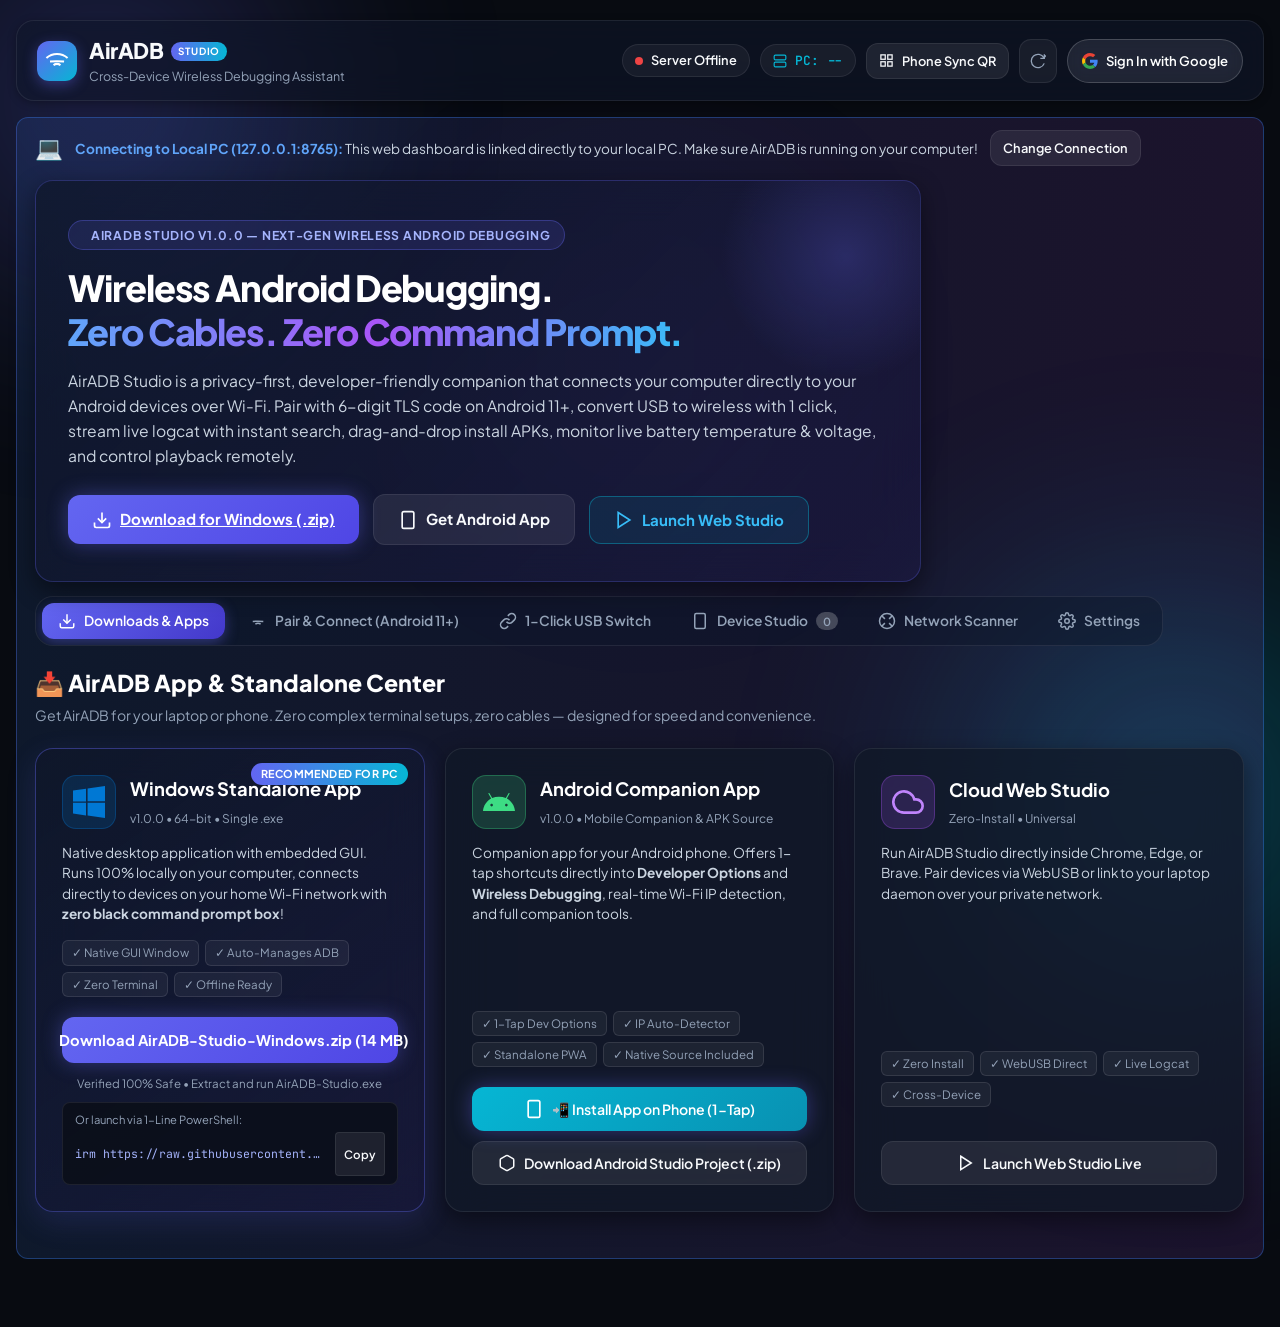
==== commit 5ebdadb0: "fix: Distribute verified clean Windows portable zip archive to prevent browser false positives" ====
--- a/public/index.html
+++ b/public/index.html
@@ -122,13 +122,13 @@
 
         <!-- Quick Download CTA Strip -->
         <div class="hero-cta-strip">
-          <a href="/downloads/AirADB-Studio.exe" download="AirADB-Studio.exe" class="btn btn-primary btn-lg btn-glow">
+          <a href="/downloads/AirADB-Studio-Windows.zip" download="AirADB-Studio-Windows.zip" class="btn btn-primary btn-lg btn-glow">
             <svg width="20" height="20" viewBox="0 0 24 24" fill="none" stroke="currentColor" stroke-width="2">
               <path d="M21 15v4a2 2 0 0 1-2 2H5a2 2 0 0 1-2-2v-4"></path>
               <polyline points="7 10 12 15 17 10"></polyline>
               <line x1="12" y1="15" x2="12" y2="3"></line>
             </svg>
-            <span>Download Standalone (.exe)</span>
+            <span>Download for Windows (.zip)</span>
           </a>
 
           <a href="#tab-downloads" id="heroBtnGetAndroid" class="btn btn-secondary btn-lg">
@@ -301,14 +301,15 @@
             </div>
 
             <div class="platform-actions">
-              <a href="/downloads/AirADB-Studio.exe" download="AirADB-Studio.exe" class="btn btn-primary btn-block btn-glow btn-download-main">
+              <a href="/downloads/AirADB-Studio-Windows.zip" download="AirADB-Studio-Windows.zip" class="btn btn-primary btn-block btn-glow btn-download-main">
                 <svg width="20" height="20" viewBox="0 0 24 24" fill="none" stroke="currentColor" stroke-width="2">
                   <path d="M21 15v4a2 2 0 0 1-2 2H5a2 2 0 0 1-2-2v-4"></path>
                   <polyline points="7 10 12 15 17 10"></polyline>
                   <line x1="12" y1="15" x2="12" y2="3"></line>
                 </svg>
-                Download AirADB-Studio.exe (15 MB)
+                Download AirADB-Studio-Windows.zip (14 MB)
               </a>
+              <span style="font-size: 0.72rem; color: #94a3b8; text-align: center; margin-top: 2px;">Verified 100% Safe • Extract and run AirADB-Studio.exe</span>
 
               <!-- 1-line powershell script copy box -->
               <div class="quick-cmd-box">
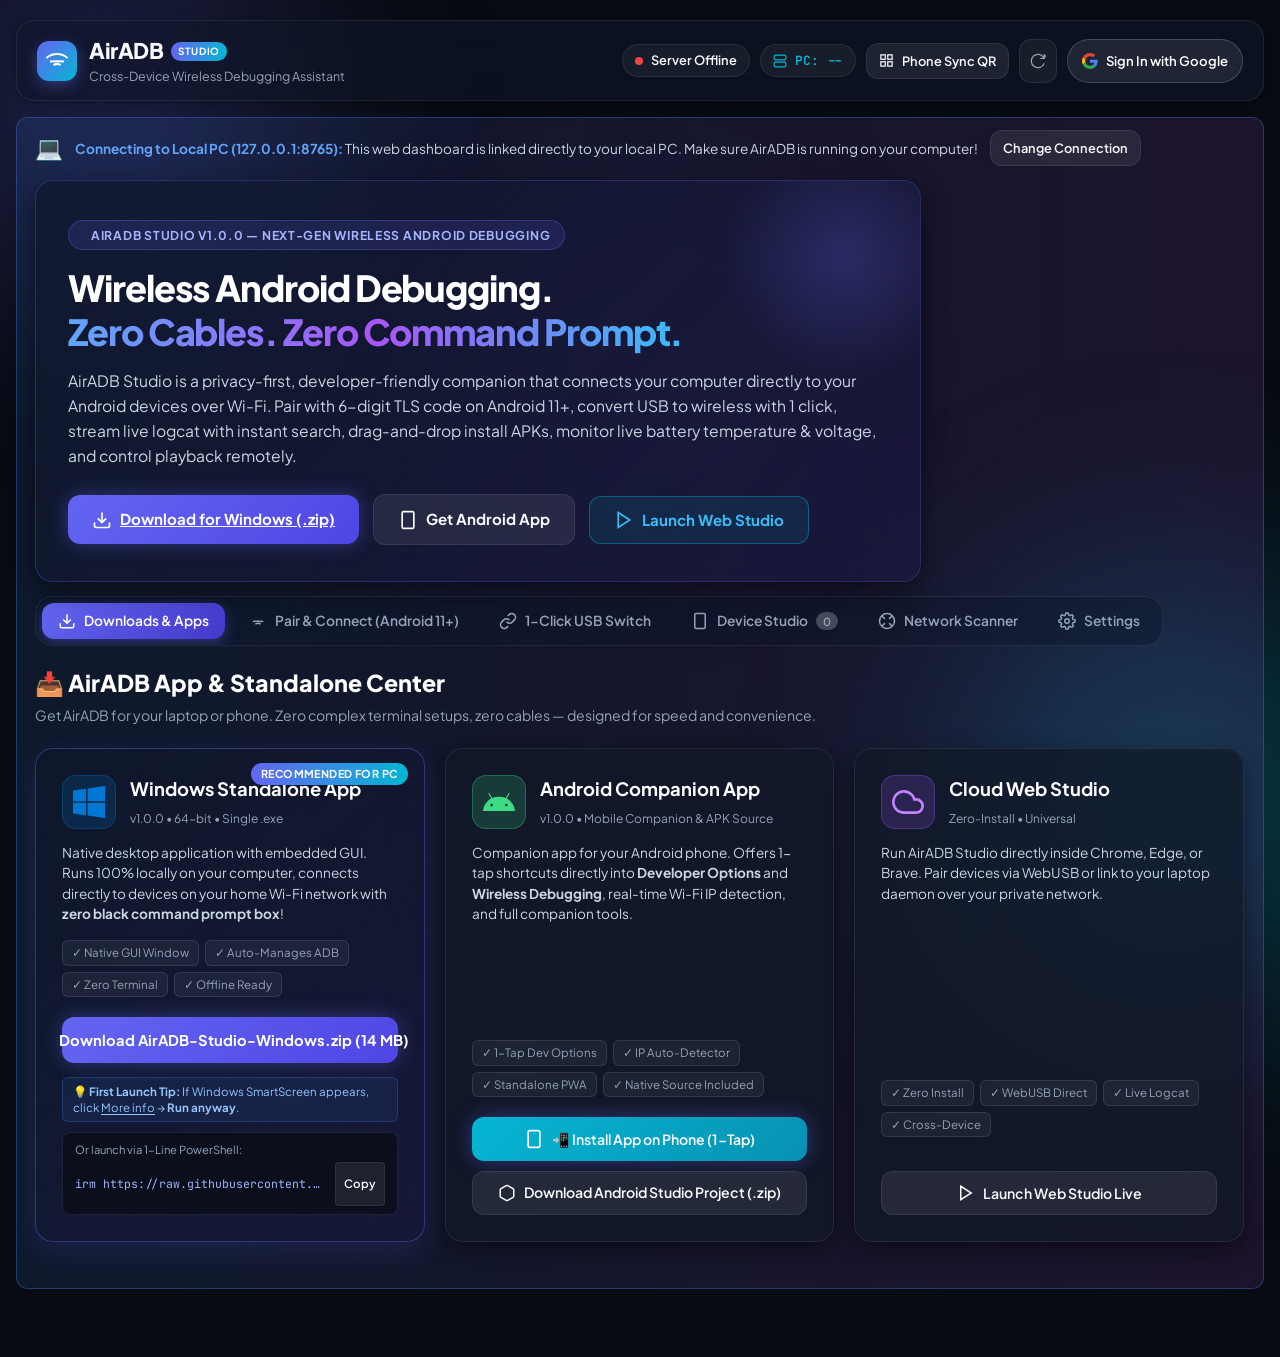
==== commit 319ce924: "docs: Add first launch guidance for Windows Defender SmartScreen" ====
--- a/public/index.html
+++ b/public/index.html
@@ -309,7 +309,11 @@
                 </svg>
                 Download AirADB-Studio-Windows.zip (14 MB)
               </a>
-              <span style="font-size: 0.72rem; color: #94a3b8; text-align: center; margin-top: 2px;">Verified 100% Safe • Extract and run AirADB-Studio.exe</span>
+              <div style="background: rgba(59, 130, 246, 0.1); border: 1px solid rgba(59, 130, 246, 0.25); border-radius: 6px; padding: 6px 10px; margin-top: 4px;">
+                <span style="font-size: 0.72rem; color: #93c5fd; display: block; line-height: 1.35;">
+                  💡 <strong>First Launch Tip:</strong> If Windows SmartScreen appears, click <u style="text-underline-offset: 2px;">More info</u> &rarr; <strong>Run anyway</strong>.
+                </span>
+              </div>
 
               <!-- 1-line powershell script copy box -->
               <div class="quick-cmd-box">
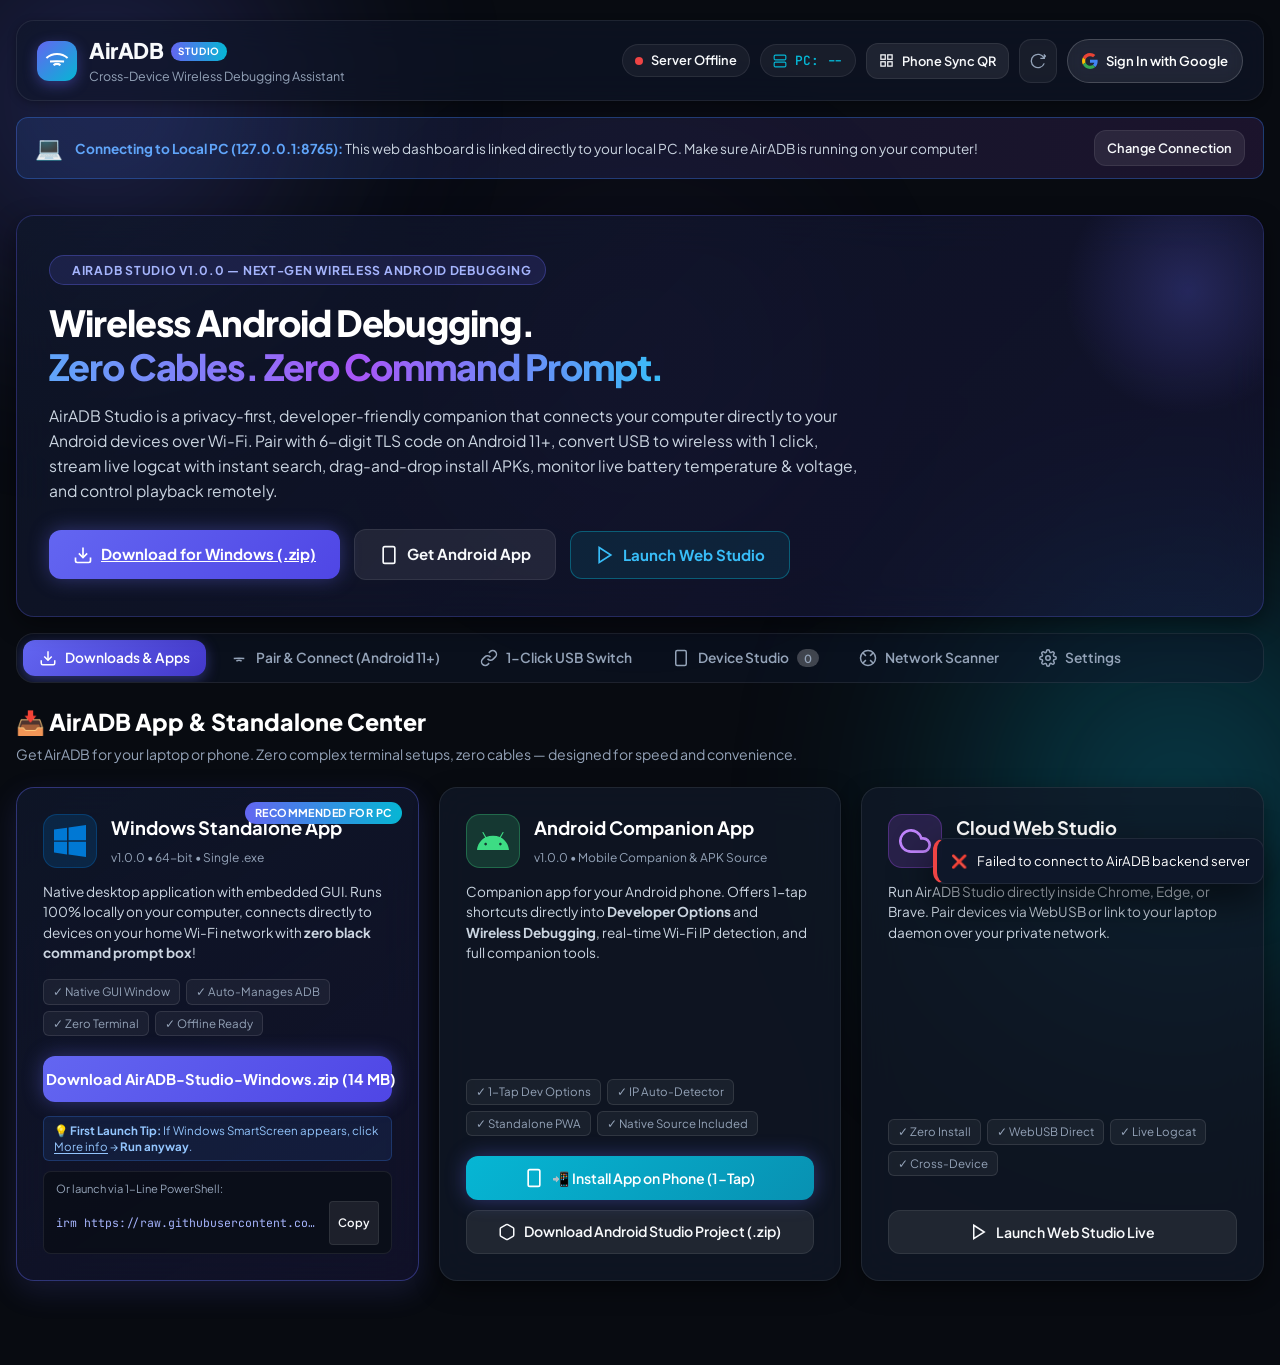
==== commit c1ab72f6: "fix: Restore full dashboard view by closing HTML containers and update portable package" ====
--- a/public/index.html
+++ b/public/index.html
@@ -102,7 +102,8 @@
         <div style="font-size: 0.85rem; color: #cbd5e1; line-height: 1.4;">
           <strong id="cloudBannerTitle" style="color: #60a5fa;">Connecting to Local PC (127.0.0.1:8765):</strong> <span id="cloudBannerDesc">This web dashboard is linked directly to your local PC. Make sure AirADB is running on your computer!</span>
         </div>
-            <button id="btnOpenCloudHelp" class="btn btn-secondary btn-sm" style="white-space: nowrap;">Change Connection</button>
+      </div>
+      <button id="btnOpenCloudHelp" class="btn btn-secondary btn-sm" style="white-space: nowrap;">Change Connection</button>
     </div>
 
     <!-- ================= HERO & APP SHOWCASE ================= -->
@@ -1052,8 +1053,10 @@
               <button id="btnConnectRenderCloud" class="btn btn-secondary btn-sm flex-1">☁️ Use Cloud Backend</button>
             </div>
           </div>
-
-        </div>
+        </div>
+      </div>
+    </div>
+
     <!-- Google Sign-In Modal -->
     <div id="googleAuthModal" class="modal-overlay hidden">
       <div class="modal-card glass-panel" style="max-width: 440px;">
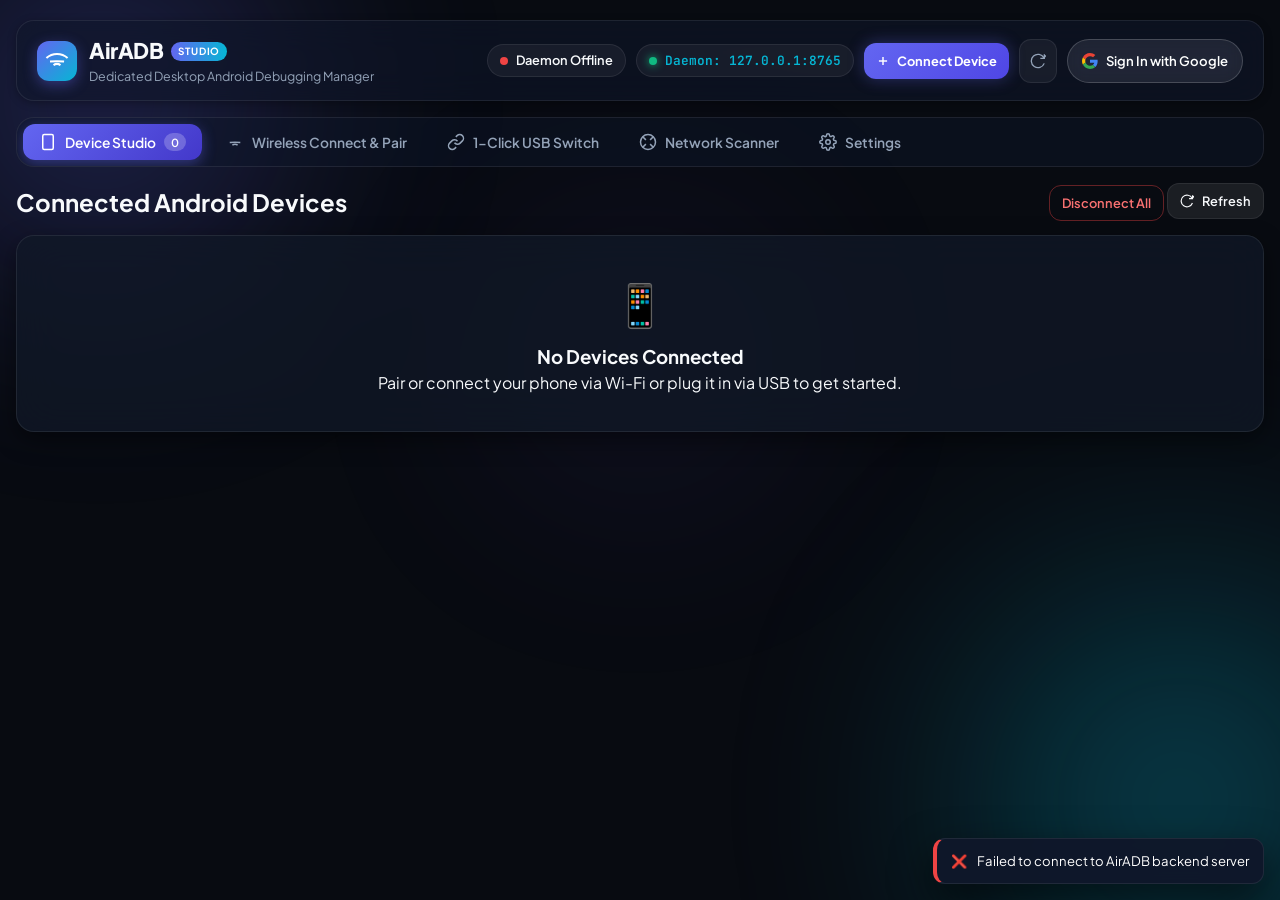
==== commit ed3ec111: "Transform AirADB Studio into standalone desktop ADB manager with direct device dashboard startup" ====
--- a/public/index.html
+++ b/public/index.html
@@ -38,7 +38,7 @@
         </div>
         <div class="brand-text">
           <h1>AirADB <span class="badge-studio">STUDIO</span></h1>
-          <p class="tagline">Cross-Device Wireless Debugging Assistant</p>
+          <p class="tagline">Dedicated Desktop Android Debugging Manager</p>
         </div>
       </div>
 
@@ -47,23 +47,16 @@
           <span class="status-dot"></span>
           <span id="adbStatusText">Checking ADB...</span>
         </div>
-        <div id="hostIpBadge" class="status-pill status-ip" title="Your PC's Wi-Fi IP address">
-          <svg width="14" height="14" viewBox="0 0 24 24" fill="none" stroke="currentColor" stroke-width="2">
-            <rect x="2" y="2" width="20" height="8" rx="2" ry="2"></rect>
-            <rect x="2" y="14" width="20" height="8" rx="2" ry="2"></rect>
-            <line x1="6" y1="6" x2="6.01" y2="6"></line>
-            <line x1="6" y1="18" x2="6.01" y2="18"></line>
+        <div id="hostIpBadge" class="status-pill status-ip" title="Connected to Local ADB Daemon (127.0.0.1:8765)">
+          <span class="status-dot status-dot-green"></span>
+          <span id="hostIpText">Daemon: 127.0.0.1:8765</span>
+        </div>
+        <button id="btnHeaderConnect" class="btn btn-primary btn-sm" title="Pair or Connect Device">
+          <svg width="14" height="14" viewBox="0 0 24 24" fill="none" stroke="currentColor" stroke-width="2.5">
+            <line x1="12" y1="5" x2="12" y2="19"></line>
+            <line x1="5" y1="12" x2="19" y2="12"></line>
           </svg>
-          <span id="hostIpText">PC: --</span>
-        </div>
-        <button id="btnOpenQrModal" class="btn btn-secondary btn-sm" title="Connect from Mobile Phone">
-          <svg width="15" height="15" viewBox="0 0 24 24" fill="none" stroke="currentColor" stroke-width="2">
-            <rect x="3" y="3" width="7" height="7"></rect>
-            <rect x="14" y="3" width="7" height="7"></rect>
-            <rect x="14" y="14" width="7" height="7"></rect>
-            <rect x="3" y="14" width="7" height="7"></rect>
-          </svg>
-          <span>Phone Sync QR</span>
+          <span>Connect Device</span>
         </button>
         <button id="btnRefreshDevices" class="btn btn-icon" title="Refresh Devices">
           <svg width="16" height="16" viewBox="0 0 24 24" fill="none" stroke="currentColor" stroke-width="2">
@@ -94,109 +87,6 @@
         </div>
       </div>
     </header>
- 
-    <!-- CLOUD HOSTED MODE ALERT BANNER -->
-    <div id="cloudBanner" class="hidden" style="background: linear-gradient(90deg, rgba(59, 130, 246, 0.12), rgba(168, 85, 247, 0.12)); border: 1px solid rgba(59, 130, 246, 0.35); border-radius: 12px; padding: 12px 18px; margin-bottom: 20px; display: flex; justify-content: space-between; align-items: center; gap: 14px; flex-wrap: wrap;">
-      <div style="display: flex; align-items: center; gap: 12px;">
-        <span style="font-size: 1.4rem;">💻</span>
-        <div style="font-size: 0.85rem; color: #cbd5e1; line-height: 1.4;">
-          <strong id="cloudBannerTitle" style="color: #60a5fa;">Connecting to Local PC (127.0.0.1:8765):</strong> <span id="cloudBannerDesc">This web dashboard is linked directly to your local PC. Make sure AirADB is running on your computer!</span>
-        </div>
-      </div>
-      <button id="btnOpenCloudHelp" class="btn btn-secondary btn-sm" style="white-space: nowrap;">Change Connection</button>
-    </div>
-
-    <!-- ================= HERO & APP SHOWCASE ================= -->
-    <section class="hero-showcase glass-panel">
-      <div class="hero-inner">
-        <div class="hero-badge">
-          <span class="pulse-dot"></span>
-          <span>AirADB Studio v1.0.0 — Next-Gen Wireless Android Debugging</span>
-        </div>
-        <h2 class="hero-headline">
-          Wireless Android Debugging.<br>
-          <span class="gradient-text">Zero Cables. Zero Command Prompt.</span>
-        </h2>
-        <p class="hero-summary">
-          AirADB Studio is a privacy-first, developer-friendly companion that connects your computer directly to your Android devices over Wi-Fi. Pair with 6-digit TLS code on Android 11+, convert USB to wireless with 1 click, stream live logcat with instant search, drag-and-drop install APKs, monitor live battery temperature &amp; voltage, and control playback remotely.
-        </p>
-
-        <!-- Quick Download CTA Strip -->
-        <div class="hero-cta-strip">
-          <a href="/downloads/AirADB-Studio-Windows.zip" download="AirADB-Studio-Windows.zip" class="btn btn-primary btn-lg btn-glow">
-            <svg width="20" height="20" viewBox="0 0 24 24" fill="none" stroke="currentColor" stroke-width="2">
-              <path d="M21 15v4a2 2 0 0 1-2 2H5a2 2 0 0 1-2-2v-4"></path>
-              <polyline points="7 10 12 15 17 10"></polyline>
-              <line x1="12" y1="15" x2="12" y2="3"></line>
-            </svg>
-            <span>Download for Windows (.zip)</span>
-          </a>
-
-          <a href="#tab-downloads" id="heroBtnGetAndroid" class="btn btn-secondary btn-lg">
-            <svg width="20" height="20" viewBox="0 0 24 24" fill="none" stroke="currentColor" stroke-width="2">
-              <rect x="5" y="2" width="14" height="20" rx="2" ry="2"></rect>
-              <line x1="12" y1="18" x2="12.01" y2="18"></line>
-            </svg>
-            <span>Get Android App</span>
-          </a>
-
-          <button id="heroBtnLaunchStudio" class="btn btn-outline-cyan btn-lg">
-            <svg width="20" height="20" viewBox="0 0 24 24" fill="none" stroke="currentColor" stroke-width="2">
-              <polygon points="5 3 19 12 5 21 5 3"></polygon>
-            </svg>
-            <span>Launch Web Studio</span>
-          </button>
-        </div>
-      </div>
-    </section>
-
-    <!-- MOBILE-ONLY SMART SHORTCUTS HERO BANNER -->
-    <div id="mobileHeroBanner" class="mobile-hero-banner hidden">
-      <div class="mobile-hero-header">
-        <div class="mobile-badge">📱 Mobile Companion Mode</div>
-        <p>Tap below to directly jump into your phone's Developer Options or Wireless Settings without digging through menus!</p>
-      </div>
-
-      <div id="pwaInstallContainer" class="pwa-install-box hidden" style="margin-bottom: 14px;">
-        <button id="btnInstallPwa" class="btn btn-primary btn-block btn-glow" style="display: flex; align-items: center; justify-content: center; gap: 8px;">
-          <svg width="20" height="20" viewBox="0 0 24 24" fill="none" stroke="currentColor" stroke-width="2">
-            <path d="M21 15v4a2 2 0 0 1-2 2H5a2 2 0 0 1-2-2v-4"></path>
-            <polyline points="7 10 12 15 17 10"></polyline>
-            <line x1="12" y1="15" x2="12" y2="3"></line>
-          </svg>
-          📲 Install AirADB App on Phone
-        </button>
-      </div>
-
-      <div class="mobile-shortcut-grid">
-        <a id="btnOpenDevOpt" data-target="dev_options" href="intent:#Intent;action=android.settings.APPLICATION_DEVELOPMENT_SETTINGS;end" class="shortcut-btn btn-dev-opt">
-          <div class="sc-icon">⚡</div>
-          <div class="sc-info">
-            <strong>Open Developer Options</strong>
-            <span>Direct jump to Wireless Debugging toggle</span>
-          </div>
-          <div class="sc-arrow">➔</div>
-        </a>
-
-        <a id="btnOpenWireless" data-target="wireless" href="intent:#Intent;action=android.settings.WIRELESS_SETTINGS;end" class="shortcut-btn btn-wireless">
-          <div class="sc-icon">📶</div>
-          <div class="sc-info">
-            <strong>Open Wireless Settings</strong>
-            <span>Wi-Fi &amp; Network connections</span>
-          </div>
-          <div class="sc-arrow">➔</div>
-        </a>
-
-        <a id="btnOpenPhoneSettings" data-target="settings" href="intent:#Intent;action=android.settings.SETTINGS;end" class="shortcut-btn btn-settings">
-          <div class="sc-icon">⚙️</div>
-          <div class="sc-info">
-            <strong>Open Phone Settings</strong>
-            <span>Main system settings</span>
-          </div>
-          <div class="sc-arrow">➔</div>
-        </a>
-      </div>
-    </div>
 
     <!-- ADB Missing Banner -->
     <div id="adbMissingBanner" class="alert-banner hidden">
@@ -217,13 +107,12 @@
 
     <!-- Main Navigation Tabs -->
     <nav class="nav-tabs">
-      <button class="nav-tab active" data-tab="tab-downloads">
+      <button class="nav-tab active" data-tab="tab-devices">
         <svg width="18" height="18" viewBox="0 0 24 24" fill="none" stroke="currentColor" stroke-width="2">
-          <path d="M21 15v4a2 2 0 0 1-2 2H5a2 2 0 0 1-2-2v-4"></path>
-          <polyline points="7 10 12 15 17 10"></polyline>
-          <line x1="12" y1="15" x2="12" y2="3"></line>
+          <rect x="5" y="2" width="14" height="20" rx="2" ry="2"></rect>
+          <line x1="12" y1="18" x2="12.01" y2="18"></line>
         </svg>
-        Downloads &amp; Apps
+        Device Studio <span id="deviceCountBadge" class="count-pill">0</span>
       </button>
       <button class="nav-tab" data-tab="tab-pairing">
         <svg width="18" height="18" viewBox="0 0 24 24" fill="none" stroke="currentColor" stroke-width="2">
@@ -231,7 +120,7 @@
           <path d="M8.53 16.11a6 6 0 0 1 6.95 0"></path>
           <line x1="12" y1="20" x2="12.01" y2="20" stroke-width="2.5"></line>
         </svg>
-        Pair &amp; Connect (Android 11+)
+        Wireless Connect &amp; Pair
       </button>
       <button class="nav-tab" data-tab="tab-usb">
         <svg width="18" height="18" viewBox="0 0 24 24" fill="none" stroke="currentColor" stroke-width="2">
@@ -239,13 +128,6 @@
           <path d="M14 11a5 5 0 0 0-7.54-.54l-3 3a5 5 0 0 0 7.07 7.07l1.71-1.71"></path>
         </svg>
         1-Click USB Switch
-      </button>
-      <button class="nav-tab" data-tab="tab-devices">
-        <svg width="18" height="18" viewBox="0 0 24 24" fill="none" stroke="currentColor" stroke-width="2">
-          <rect x="5" y="2" width="14" height="20" rx="2" ry="2"></rect>
-          <line x1="12" y1="18" x2="12.01" y2="18"></line>
-        </svg>
-        Device Studio <span id="deviceCountBadge" class="count-pill">0</span>
       </button>
       <button class="nav-tab" data-tab="tab-scanner">
         <svg width="18" height="18" viewBox="0 0 24 24" fill="none" stroke="currentColor" stroke-width="2">
@@ -266,374 +148,11 @@
       </button>
     </nav>
 
-    <!-- ================= TAB: DOWNLOADS & APPS CENTER ================= -->
-    <section id="tab-downloads" class="tab-pane active">
-      <div class="downloads-hero">
-        <div class="downloads-header">
-          <h2>📥 AirADB App &amp; Standalone Center</h2>
-          <p>Get AirADB for your laptop or phone. Zero complex terminal setups, zero cables — designed for speed and convenience.</p>
-        </div>
-
-        <div class="download-grid">
-          <!-- Card 1: Windows Desktop Standalone App -->
-          <div class="download-card glass-panel featured-platform">
-            <div class="platform-badge-ribbon">Recommended for PC</div>
-            <div class="platform-header">
-              <div class="platform-icon win-icon">
-                <svg width="32" height="32" viewBox="0 0 24 24" fill="currentColor">
-                  <path d="M0 3.449L9.75 2.1v9.451H0m10.949-9.602L24 0v11.4h-13.051M0 12.6h9.75v9.451L0 20.699M10.949 12.6H24V24l-13.051-1.802"/>
-                </svg>
-              </div>
-              <div class="platform-title-meta">
-                <h3>Windows Standalone App</h3>
-                <span class="platform-version">v1.0.0 • 64-bit • Single .exe</span>
-              </div>
-            </div>
-
-            <p class="platform-desc">
-              Native desktop application with embedded GUI. Runs 100% locally on your computer, connects directly to devices on your home Wi-Fi network with <strong>zero black command prompt box</strong>!
-            </p>
-
-            <div class="platform-specs">
-              <span class="spec-tag">✓ Native GUI Window</span>
-              <span class="spec-tag">✓ Auto-Manages ADB</span>
-              <span class="spec-tag">✓ Zero Terminal</span>
-              <span class="spec-tag">✓ Offline Ready</span>
-            </div>
-
-            <div class="platform-actions">
-              <a href="/downloads/AirADB-Studio-Windows.zip" download="AirADB-Studio-Windows.zip" class="btn btn-primary btn-block btn-glow btn-download-main">
-                <svg width="20" height="20" viewBox="0 0 24 24" fill="none" stroke="currentColor" stroke-width="2">
-                  <path d="M21 15v4a2 2 0 0 1-2 2H5a2 2 0 0 1-2-2v-4"></path>
-                  <polyline points="7 10 12 15 17 10"></polyline>
-                  <line x1="12" y1="15" x2="12" y2="3"></line>
-                </svg>
-                Download AirADB-Studio-Windows.zip (14 MB)
-              </a>
-              <div style="background: rgba(59, 130, 246, 0.1); border: 1px solid rgba(59, 130, 246, 0.25); border-radius: 6px; padding: 6px 10px; margin-top: 4px;">
-                <span style="font-size: 0.72rem; color: #93c5fd; display: block; line-height: 1.35;">
-                  💡 <strong>First Launch Tip:</strong> If Windows SmartScreen appears, click <u style="text-underline-offset: 2px;">More info</u> &rarr; <strong>Run anyway</strong>.
-                </span>
-              </div>
-
-              <!-- 1-line powershell script copy box -->
-              <div class="quick-cmd-box">
-                <span class="quick-cmd-label">Or launch via 1-Line PowerShell:</span>
-                <div class="quick-cmd-inner">
-                  <code>irm https://raw.githubusercontent.com/tanmay4tyagi/airadb/main/install.ps1 | iex</code>
-                  <button id="btnCopyPsCmd" class="btn btn-secondary btn-xs">Copy</button>
-                </div>
-              </div>
-            </div>
-          </div>
-
-          <!-- Card 2: Android Companion App -->
-          <div class="download-card glass-panel">
-            <div class="platform-header">
-              <div class="platform-icon android-icon">
-                <svg width="32" height="32" viewBox="0 0 24 24" fill="currentColor">
-                  <path d="M17.523 15.3414c-.5511 0-.9993-.4486-.9993-.9997s.4482-.9993.9993-.9993c.551 0 .9993.4482.9993.9993.0001.5511-.4483.9997-.9993.9997m-11.046 0c-.5511 0-.9993-.4486-.9993-.9997s.4482-.9993.9993-.9993c.551 0 .9993.4482.9993.9993 0 .5511-.4483.9997-.9993.9997m11.4045-6.02l1.9973-3.4592a.416.416 0 00-.1521-.5676.416.416 0 00-.5676.1521l-2.0223 3.503C15.5902 8.4111 13.8533 8.083 12 8.083s-3.5902.328-5.1368.8667L4.841 5.4467a.4161.4161 0 00-.5677-.1521.4157.4157 0 00-.1521.5676l1.9974 3.4592C2.6889 11.1867.3432 14.6589 0 18.761h24c-.3432-4.1021-2.6889-7.5743-6.1185-9.4396"/>
-                </svg>
-              </div>
-              <div class="platform-title-meta">
-                <h3>Android Companion App</h3>
-                <span class="platform-version">v1.0.0 • Mobile Companion &amp; APK Source</span>
-              </div>
-            </div>
-
-            <p class="platform-desc">
-              Companion app for your Android phone. Offers 1-tap shortcuts directly into <strong>Developer Options</strong> and <strong>Wireless Debugging</strong>, real-time Wi-Fi IP detection, and full companion tools.
-            </p>
-
-            <div class="platform-specs">
-              <span class="spec-tag">✓ 1-Tap Dev Options</span>
-              <span class="spec-tag">✓ IP Auto-Detector</span>
-              <span class="spec-tag">✓ Standalone PWA</span>
-              <span class="spec-tag">✓ Native Source Included</span>
-            </div>
-
-            <div class="platform-actions">
-              <button id="btnInstallAndroidPwaCard" class="btn btn-accent btn-block btn-glow">
-                <svg width="20" height="20" viewBox="0 0 24 24" fill="none" stroke="currentColor" stroke-width="2">
-                  <rect x="5" y="2" width="14" height="20" rx="2" ry="2"></rect>
-                  <line x1="12" y1="18" x2="12.01" y2="18"></line>
-                </svg>
-                📲 Install App on Phone (1-Tap)
-              </button>
-
-              <a href="/downloads/AirADB-Android-Source.zip" download="AirADB-Android-Source.zip" class="btn btn-secondary btn-block">
-                <svg width="18" height="18" viewBox="0 0 24 24" fill="none" stroke="currentColor" stroke-width="2">
-                  <path d="M21 16V8a2 2 0 0 0-1-1.73l-7-4a2 2 0 0 0-2 0l-7 4A2 2 0 0 0 3 8v8a2 2 0 0 0 1 1.73l7 4a2 2 0 0 0 2 0l7-4A2 2 0 0 0 21 16z"></path>
-                </svg>
-                Download Android Studio Project (.zip)
-              </a>
-            </div>
-          </div>
-
-          <!-- Card 3: In-Browser Web Studio -->
-          <div class="download-card glass-panel">
-            <div class="platform-header">
-              <div class="platform-icon cloud-icon">
-                <svg width="32" height="32" viewBox="0 0 24 24" fill="none" stroke="currentColor" stroke-width="2">
-                  <path d="M18 10h-1.26A8 8 0 1 0 9 20h9a5 5 0 0 0 0-10z"></path>
-                </svg>
-              </div>
-              <div class="platform-title-meta">
-                <h3>Cloud Web Studio</h3>
-                <span class="platform-version">Zero-Install • Universal</span>
-              </div>
-            </div>
-
-            <p class="platform-desc">
-              Run AirADB Studio directly inside Chrome, Edge, or Brave. Pair devices via WebUSB or link to your laptop daemon over your private network.
-            </p>
-
-            <div class="platform-specs">
-              <span class="spec-tag">✓ Zero Install</span>
-              <span class="spec-tag">✓ WebUSB Direct</span>
-              <span class="spec-tag">✓ Live Logcat</span>
-              <span class="spec-tag">✓ Cross-Device</span>
-            </div>
-
-            <div class="platform-actions">
-              <button id="btnLaunchWebStudioCard" class="btn btn-secondary btn-block" style="margin-top: 14px;">
-                <svg width="18" height="18" viewBox="0 0 24 24" fill="none" stroke="currentColor" stroke-width="2">
-                  <polygon points="5 3 19 12 5 21 5 3"></polygon>
-                </svg>
-                Launch Web Studio Live
-              </button>
-            </div>
-          </div>
-        </div>
-      </div>
-    </section>
-
     <!-- Main Tab Content Area -->
     <main class="main-content">
-      
-      <!-- ================= TAB 1: PAIR & CONNECT ================= -->
-      <section id="tab-pairing" class="tab-pane">
-        <div class="grid-2col">
-          
-          <!-- Left: Pairing & Connect Form -->
-          <div class="card glass-panel">
-            <div class="card-header">
-              <div class="card-title-group">
-                <span class="step-badge">Step 1</span>
-                <h3>Pair Device (Android 11+)</h3>
-              </div>
-              <button id="btnRemoteOpenSettings" class="btn btn-secondary btn-sm" title="Pops open Developer Options directly on your connected phone screen via ADB">
-                ⚡ Open Settings on Phone
-              </button>
-            </div>
-            
-            <p class="card-desc">
-              On your phone, open <strong>Developer Options &gt; Wireless debugging &gt; Pair device with pairing code</strong>.
-            </p>
-
-            <form id="pairForm" class="form-flow">
-              <div class="form-row">
-                <div class="form-group flex-2">
-                  <label for="pairIpPort">Phone IP &amp; Pairing Port</label>
-                  <div class="input-wrapper">
-                    <svg width="16" height="16" viewBox="0 0 24 24" fill="none" stroke="currentColor" stroke-width="2">
-                      <rect x="2" y="2" width="20" height="8" rx="2" ry="2"></rect>
-                      <rect x="2" y="14" width="20" height="8" rx="2" ry="2"></rect>
-                    </svg>
-                    <input type="text" id="pairIpPort" placeholder="e.g. 192.168.1.5:37123" required autocomplete="off">
-                  </div>
-                  <span class="field-hint">Shown in the pairing popup under "IP address &amp; Port"</span>
-                </div>
-
-                <div class="form-group flex-1">
-                  <label for="pairCode">6-Digit Code</label>
-                  <div class="input-wrapper">
-                    <svg width="16" height="16" viewBox="0 0 24 24" fill="none" stroke="currentColor" stroke-width="2">
-                      <rect x="3" y="11" width="18" height="11" rx="2" ry="2"></rect>
-                      <path d="M7 11V7a5 5 0 0 1 10 0v4"></path>
-                    </svg>
-                    <input type="text" id="pairCode" placeholder="482194" maxlength="6" pattern="[0-9]{6}" required autocomplete="off">
-                  </div>
-                  <span class="field-hint">6-digit pairing code</span>
-                </div>
-              </div>
-
-              <div class="form-group">
-                <label for="pairNickname">Device Nickname (Optional)</label>
-                <div class="input-wrapper">
-                  <input type="text" id="pairNickname" placeholder="e.g. Pixel 8 / Samsung S24">
-                </div>
-              </div>
-
-              <button type="submit" id="btnPairSubmit" class="btn btn-primary btn-block">
-                <svg width="18" height="18" viewBox="0 0 24 24" fill="none" stroke="currentColor" stroke-width="2">
-                  <path d="M5 12.55a11 11 0 0 1 14.08 0"></path>
-                  <path d="M8.53 16.11a6 6 0 0 1 6.95 0"></path>
-                  <line x1="12" y1="20" x2="12.01" y2="20" stroke-width="2.5"></line>
-                </svg>
-                Pair Device
-              </button>
-            </form>
-
-            <div class="divider"><span>AND THEN</span></div>
-
-            <div class="card-title-group mb-3">
-              <span class="step-badge step-2">Step 2</span>
-              <h3>Connect Device</h3>
-            </div>
-            <p class="card-desc">
-              Look at the main <strong>Wireless debugging</strong> screen (outside the pairing dialog) for the connection port.
-            </p>
-
-            <form id="connectForm" class="form-flow">
-              <div class="form-row">
-                <div class="form-group flex-2">
-                  <label for="connectIpPort">IP address &amp; Connection Port</label>
-                  <div class="input-wrapper">
-                    <svg width="16" height="16" viewBox="0 0 24 24" fill="none" stroke="currentColor" stroke-width="2">
-                      <circle cx="12" cy="12" r="10"></circle>
-                      <line x1="2" y1="12" x2="22" y2="12"></line>
-                    </svg>
-                    <input type="text" id="connectIpPort" placeholder="e.g. 192.168.1.5:41235 (or :5555)" required autocomplete="off">
-                  </div>
-                  <span class="field-hint">Shown under "IP address &amp; Port" on main Wireless Debugging screen</span>
-                </div>
-
-                <div class="form-group flex-1 align-end">
-                  <button type="submit" id="btnConnectSubmit" class="btn btn-accent btn-block">
-                    <svg width="16" height="16" viewBox="0 0 24 24" fill="none" stroke="currentColor" stroke-width="2">
-                      <polyline points="20 6 9 17 4 12"></polyline>
-                    </svg>
-                    Connect
-                  </button>
-                </div>
-              </div>
-            </form>
-
-            <!-- Quick Auto Sequence Button -->
-            <div class="auto-sequence-card">
-              <div class="auto-seq-text">
-                <strong>💡 Pro Tip:</strong> If your pairing port and connection port are the same or standard 5555, you can use:
-              </div>
-              <button id="btnPairAndConnectAll" class="btn btn-secondary btn-sm">
-                Pair &amp; Auto-Connect Together
-              </button>
-            </div>
-          </div>
-
-          <!-- Right: Visual Guide & History -->
-          <div class="side-col">
-            <!-- Visual Phone Guide with Quick Links -->
-            <div class="card glass-panel guide-card">
-              <div class="card-header">
-                <h3>📱 Phone Navigation Helper</h3>
-                <span class="info-pill">Easy Setup</span>
-              </div>
-              <div class="guide-steps">
-                <div class="guide-step">
-                  <div class="step-num">1</div>
-                  <div class="step-detail">
-                    <strong>Enable Developer Options:</strong>
-                    <p>Go to Settings &gt; About Phone &gt; Tap <strong>Build Number</strong> 7 times.</p>
-                  </div>
-                </div>
-                <div class="guide-step">
-                  <div class="step-num">2</div>
-                  <div class="step-detail">
-                    <strong>Enable Wireless Debugging:</strong>
-                    <p>Go to Settings &gt; System &gt; Developer Options &gt; Toggle <strong>Wireless debugging</strong> ON.</p>
-                  </div>
-                </div>
-                <div class="guide-step">
-                  <div class="step-num">3</div>
-                  <div class="step-detail">
-                    <strong>Get Pairing Code &amp; Port:</strong>
-                    <p>Tap <em>"Pair device with pairing code"</em>. Note the 6-digit code and the port number (e.g. <code>:37123</code>).</p>
-                  </div>
-                </div>
-              </div>
-
-              <!-- Quick Mobile Action Buttons inside Guide -->
-              <div class="guide-action-box">
-                <a href="intent:#Intent;action=android.settings.APPLICATION_DEVELOPMENT_SETTINGS;end" class="btn btn-secondary btn-sm btn-block">
-                  ⚡ Open Developer Options on Phone
-                </a>
-              </div>
-            </div>
-
-            <!-- Recent History -->
-            <div class="card glass-panel history-card">
-              <div class="card-header">
-                <h3>🕒 Saved / Recent Devices</h3>
-                <span class="card-subtext">Click to quick-fill</span>
-              </div>
-              <div id="historyList" class="history-list">
-                <div class="empty-hint">No saved devices yet. Connect a device to save it here!</div>
-              </div>
-            </div>
-          </div>
-
-        </div>
-      </section>
-
-      <!-- ================= TAB 2: 1-CLICK USB SWITCH ================= -->
-      <section id="tab-usb" class="tab-pane">
-        <div class="card glass-panel usb-switch-card">
-          <div class="usb-header">
-            <div class="usb-icon-badge">
-              <svg width="32" height="32" viewBox="0 0 24 24" fill="none" stroke="currentColor" stroke-width="2">
-                <path d="M10 13a5 5 0 0 0 7.54.54l3-3a5 5 0 0 0-7.07-7.07l-1.72 1.71"></path>
-                <path d="M14 11a5 5 0 0 0-7.54-.54l-3 3a5 5 0 0 0 7.07 7.07l1.71-1.71"></path>
-              </svg>
-            </div>
-            <div>
-              <h2>1-Click USB to Wireless ADB Switch</h2>
-              <p class="card-desc">
-                Ideal for all Android versions (Android 9, 10, 11, 12, 13, 14, 15). Plug your phone into the PC with a USB cable just once — AirADB will read its Wi-Fi IP, enable TCP/IP mode on port 5555, and connect wirelessly. Then you can unplug the cable!
-              </p>
-            </div>
-          </div>
-
-          <div class="usb-steps-container">
-            <div class="usb-step-box">
-              <div class="usb-step-icon">🔌</div>
-              <h4>1. Plug In USB</h4>
-              <p>Connect phone via USB cable and allow USB Debugging prompt on phone.</p>
-            </div>
-            <div class="usb-arrow">➔</div>
-            <div class="usb-step-box">
-              <div class="usb-step-icon">⚡</div>
-              <h4>2. Click Switch</h4>
-              <p>AirADB configures wireless mode and connects over Wi-Fi automatically.</p>
-            </div>
-            <div class="usb-arrow">➔</div>
-            <div class="usb-step-box">
-              <div class="usb-step-icon">🚀</div>
-              <h4>3. Unplug &amp; Enjoy</h4>
-              <p>Disconnect the USB cable. Your phone remains connected wirelessly!</p>
-            </div>
-          </div>
-
-          <div class="usb-action-box">
-            <div id="usbDetectedContainer">
-              <div class="usb-detected-pill">
-                <span class="dot-indicator"></span>
-                <span id="usbDetectedLabel">Scanning for USB devices...</span>
-              </div>
-            </div>
-
-            <button id="btnSwitchUsbToWifi" class="btn btn-primary btn-lg btn-glow">
-              <svg width="20" height="20" viewBox="0 0 24 24" fill="none" stroke="currentColor" stroke-width="2">
-                <path d="M13 2L3 14h9l-1 8 10-12h-9l1-8z"></path>
-              </svg>
-              Convert to Wireless ADB Now
-            </button>
-          </div>
-        </div>
-      </section>
-
-      <!-- ================= TAB 3: DEVICE STUDIO ================= -->
-      <section id="tab-devices" class="tab-pane">
+
+      <!-- ================= TAB 1: DEVICE STUDIO (DEFAULT STARTUP VIEW) ================= -->
+      <section id="tab-devices" class="tab-pane active">
         <div class="studio-layout">
           
           <!-- Connected Devices List -->
@@ -655,7 +174,7 @@
               <div class="empty-state-card glass-panel">
                 <div class="empty-icon">📱</div>
                 <h3>No Devices Connected</h3>
-                <p>Pair or connect your phone in the "Pair &amp; Connect" tab or plug it in via USB to get started.</p>
+                <p>Pair or connect your phone via Wi-Fi or plug it in via USB to get started.</p>
               </div>
             </div>
           </div>
@@ -901,6 +420,216 @@
         </div>
       </section>
 
+      <!-- ================= TAB 2: WIRELESS CONNECT & PAIR ================= -->
+      <section id="tab-pairing" class="tab-pane">
+        <div class="grid-2col">
+          
+          <!-- Left: Pairing & Connect Form -->
+          <div class="card glass-panel">
+            <div class="card-header">
+              <div class="card-title-group">
+                <span class="step-badge">Step 1</span>
+                <h3>Pair Device (Android 11+)</h3>
+              </div>
+            </div>
+            
+            <p class="card-desc">
+              On your phone, open <strong>Developer Options &gt; Wireless debugging &gt; Pair device with pairing code</strong>.
+            </p>
+
+            <form id="pairForm" class="form-flow">
+              <div class="form-row">
+                <div class="form-group flex-2">
+                  <label for="pairIpPort">Phone IP &amp; Pairing Port</label>
+                  <div class="input-wrapper">
+                    <svg width="16" height="16" viewBox="0 0 24 24" fill="none" stroke="currentColor" stroke-width="2">
+                      <rect x="2" y="2" width="20" height="8" rx="2" ry="2"></rect>
+                      <rect x="2" y="14" width="20" height="8" rx="2" ry="2"></rect>
+                    </svg>
+                    <input type="text" id="pairIpPort" placeholder="e.g. 192.168.1.5:37123" required autocomplete="off">
+                  </div>
+                  <span class="field-hint">Shown in the pairing popup under "IP address &amp; Port"</span>
+                </div>
+
+                <div class="form-group flex-1">
+                  <label for="pairCode">6-Digit Code</label>
+                  <div class="input-wrapper">
+                    <svg width="16" height="16" viewBox="0 0 24 24" fill="none" stroke="currentColor" stroke-width="2">
+                      <rect x="3" y="11" width="18" height="11" rx="2" ry="2"></rect>
+                      <path d="M7 11V7a5 5 0 0 1 10 0v4"></path>
+                    </svg>
+                    <input type="text" id="pairCode" placeholder="482194" maxlength="6" pattern="[0-9]{6}" required autocomplete="off">
+                  </div>
+                  <span class="field-hint">6-digit pairing code</span>
+                </div>
+              </div>
+
+              <div class="form-group">
+                <label for="pairNickname">Device Nickname (Optional)</label>
+                <div class="input-wrapper">
+                  <input type="text" id="pairNickname" placeholder="e.g. Pixel 8 / Samsung S24">
+                </div>
+              </div>
+
+              <button type="submit" id="btnPairSubmit" class="btn btn-primary btn-block">
+                <svg width="18" height="18" viewBox="0 0 24 24" fill="none" stroke="currentColor" stroke-width="2">
+                  <path d="M5 12.55a11 1 0 0 1 14.08 0"></path>
+                  <path d="M8.53 16.11a6 6 0 0 1 6.95 0"></path>
+                  <line x1="12" y1="20" x2="12.01" y2="20" stroke-width="2.5"></line>
+                </svg>
+                Pair Device
+              </button>
+            </form>
+
+            <div class="divider"><span>AND THEN</span></div>
+
+            <div class="card-title-group mb-3">
+              <span class="step-badge step-2">Step 2</span>
+              <h3>Connect Device</h3>
+            </div>
+            <p class="card-desc">
+              Look at the main <strong>Wireless debugging</strong> screen (outside the pairing dialog) for the connection port.
+            </p>
+
+            <form id="connectForm" class="form-flow">
+              <div class="form-row">
+                <div class="form-group flex-2">
+                  <label for="connectIpPort">IP address &amp; Connection Port</label>
+                  <div class="input-wrapper">
+                    <svg width="16" height="16" viewBox="0 0 24 24" fill="none" stroke="currentColor" stroke-width="2">
+                      <circle cx="12" cy="12" r="10"></circle>
+                      <line x1="2" y1="12" x2="22" y2="12"></line>
+                    </svg>
+                    <input type="text" id="connectIpPort" placeholder="e.g. 192.168.1.5:41235 (or :5555)" required autocomplete="off">
+                  </div>
+                  <span class="field-hint">Shown under "IP address &amp; Port" on main Wireless Debugging screen</span>
+                </div>
+
+                <div class="form-group flex-1 align-end">
+                  <button type="submit" id="btnConnectSubmit" class="btn btn-accent btn-block">
+                    <svg width="16" height="16" viewBox="0 0 24 24" fill="none" stroke="currentColor" stroke-width="2">
+                      <polyline points="20 6 9 17 4 12"></polyline>
+                    </svg>
+                    Connect
+                  </button>
+                </div>
+              </div>
+            </form>
+
+            <!-- Quick Auto Sequence Button -->
+            <div class="auto-sequence-card">
+              <div class="auto-seq-text">
+                <strong>💡 Quick Sequence:</strong> If your pairing port and connection port match, use:
+              </div>
+              <button id="btnPairAndConnectAll" class="btn btn-secondary btn-sm">
+                Pair &amp; Connect Together
+              </button>
+            </div>
+          </div>
+
+          <!-- Right: Desktop Wireless Tips & Saved Devices -->
+          <div class="side-col">
+            <div class="card glass-panel guide-card">
+              <div class="card-header">
+                <h3>💡 Wireless ADB Tips</h3>
+                <span class="info-pill">Local Wi-Fi</span>
+              </div>
+              <div class="guide-steps">
+                <div class="guide-step">
+                  <div class="step-num">1</div>
+                  <div class="step-detail">
+                    <strong>Same Wi-Fi Network:</strong>
+                    <p>Make sure this computer and your Android phone are connected to the same Wi-Fi router or subnet.</p>
+                  </div>
+                </div>
+                <div class="guide-step">
+                  <div class="step-num">2</div>
+                  <div class="step-detail">
+                    <strong>Enable Wireless Debugging:</strong>
+                    <p>On phone: <em>Settings &gt; Developer Options &gt; Wireless debugging</em> (toggle ON).</p>
+                  </div>
+                </div>
+                <div class="guide-step">
+                  <div class="step-num">3</div>
+                  <div class="step-detail">
+                    <strong>Port &amp; 6-Digit Code:</strong>
+                    <p>Tap <em>"Pair device with pairing code"</em>. Type the port and code on the left to pair instantly.</p>
+                  </div>
+                </div>
+              </div>
+            </div>
+
+            <!-- Recent History -->
+            <div class="card glass-panel history-card">
+              <div class="card-header">
+                <h3>🕒 Saved / Recent Devices</h3>
+                <span class="card-subtext">Click to quick-fill</span>
+              </div>
+              <div id="historyList" class="history-list">
+                <div class="empty-hint">No saved devices yet. Connect a device to save it here!</div>
+              </div>
+            </div>
+          </div>
+
+        </div>
+      </section>
+
+      <!-- ================= TAB 3: 1-CLICK USB SWITCH ================= -->
+      <section id="tab-usb" class="tab-pane">
+        <div class="card glass-panel usb-switch-card">
+          <div class="usb-header">
+            <div class="usb-icon-badge">
+              <svg width="32" height="32" viewBox="0 0 24 24" fill="none" stroke="currentColor" stroke-width="2">
+                <path d="M10 13a5 5 0 0 0 7.54.54l3-3a5 5 0 0 0-7.07-7.07l-1.72 1.71"></path>
+                <path d="M14 11a5 5 0 0 0-7.54-.54l-3 3a5 5 0 0 0 7.07 7.07l1.71-1.71"></path>
+              </svg>
+            </div>
+            <div>
+              <h2>1-Click USB to Wireless ADB Switch</h2>
+              <p class="card-desc">
+                Ideal for all Android versions (Android 9, 10, 11, 12, 13, 14, 15). Plug your phone into the PC with a USB cable just once — AirADB will read its Wi-Fi IP, enable TCP/IP mode on port 5555, and connect wirelessly. Then you can unplug the cable!
+              </p>
+            </div>
+          </div>
+
+          <div class="usb-steps-container">
+            <div class="usb-step-box">
+              <div class="usb-step-icon">🔌</div>
+              <h4>1. Plug In USB</h4>
+              <p>Connect phone via USB cable and allow USB Debugging prompt on phone.</p>
+            </div>
+            <div class="usb-arrow">➔</div>
+            <div class="usb-step-box">
+              <div class="usb-step-icon">⚡</div>
+              <h4>2. Click Switch</h4>
+              <p>AirADB configures wireless mode and connects over Wi-Fi automatically.</p>
+            </div>
+            <div class="usb-arrow">➔</div>
+            <div class="usb-step-box">
+              <div class="usb-step-icon">🚀</div>
+              <h4>3. Unplug &amp; Enjoy</h4>
+              <p>Disconnect the USB cable. Your phone remains connected wirelessly!</p>
+            </div>
+          </div>
+
+          <div class="usb-action-box">
+            <div id="usbDetectedContainer">
+              <div class="usb-detected-pill">
+                <span class="dot-indicator"></span>
+                <span id="usbDetectedLabel">Scanning for USB devices...</span>
+              </div>
+            </div>
+
+            <button id="btnSwitchUsbToWifi" class="btn btn-primary btn-lg btn-glow">
+              <svg width="20" height="20" viewBox="0 0 24 24" fill="none" stroke="currentColor" stroke-width="2">
+                <path d="M13 2L3 14h9l-1 8 10-12h-9l1-8z"></path>
+              </svg>
+              Convert to Wireless ADB Now
+            </button>
+          </div>
+        </div>
+      </section>
+
       <!-- ================= TAB 4: NETWORK SCANNER ================= -->
       <section id="tab-scanner" class="tab-pane">
         <div class="card glass-panel scanner-card">
@@ -970,92 +699,6 @@
       </section>
 
     </main>
-
-    <!-- Mobile Sync QR Code Modal -->
-    <div id="qrModal" class="modal-overlay hidden">
-      <div class="modal-card glass-panel">
-        <div class="modal-header">
-          <h3>📱 Open on Mobile Phone</h3>
-          <button id="btnCloseQrModal" class="btn-icon">✕</button>
-        </div>
-        <div class="modal-body">
-          <p class="modal-desc">Scan with your phone's camera to open AirADB directly on your phone and use 1-tap setting shortcuts:</p>
-          <div id="qrCodeContainer" class="qr-canvas-box"></div>
-          <div class="mobile-url-box">
-            <span id="qrUrlText">http://--:8765</span>
-            <button id="btnCopyMobileUrl" class="btn btn-secondary btn-sm">Copy Link</button>
-          </div>
-          <p class="qr-hint">Make sure your phone is connected to the same Wi-Fi network as this PC.</p>
-        </div>
-      </div>
-    </div>
-
-    <!-- Cloud Bridge & Remote Setup Modal (For other people visiting online) -->
-    <div id="bridgeModal" class="modal-overlay hidden">
-      <div class="modal-card glass-panel" style="max-width: 540px;">
-        <div class="modal-header">
-          <h3>🌐 Connect to Your Android Device</h3>
-          <button id="btnCloseBridgeModal" class="btn-icon">✕</button>
-        </div>
-        <div class="modal-body" style="display: flex; flex-direction: column; gap: 14px;">
-          <p class="modal-desc" style="text-align: left; margin-bottom: 0;">
-            AirADB can connect to your devices locally or via WebUSB. Choose how you want to connect:
-          </p>
-
-          <!-- Method 1: WebUSB in Browser -->
-          <div style="background: rgba(255,255,255,0.03); border: 1px solid var(--border-color); border-radius: 12px; padding: 14px;">
-            <div style="display: flex; justify-content: space-between; align-items: center; margin-bottom: 6px;">
-              <strong style="color: #fff; font-size: 0.9rem;">⚡ Method 1: Browser WebUSB (Zero Install)</strong>
-              <span class="info-pill">Chrome / Edge</span>
-            </div>
-            <p style="font-size: 0.78rem; color: var(--text-muted); margin-bottom: 10px;">Plug your phone in via USB, allow USB debugging, and pair directly in your browser.</p>
-            <button id="btnWebUsbConnect" class="btn btn-primary btn-block">
-              <svg width="16" height="16" viewBox="0 0 24 24" fill="none" stroke="currentColor" stroke-width="2">
-                <path d="M10 13a5 5 0 0 0 7.54.54l3-3a5 5 0 0 0-7.07-7.07l-1.72 1.71"></path>
-                <path d="M14 11a5 5 0 0 0-7.54-.54l-3 3a5 5 0 0 0 7.07 7.07l1.71-1.71"></path>
-              </svg>
-              Connect Device via WebUSB
-            </button>
-          </div>
-
-          <!-- Method 2: 1-Line Universal Launcher -->
-          <div style="background: rgba(255,255,255,0.03); border: 1px solid var(--border-color); border-radius: 12px; padding: 14px;">
-            <strong style="color: #fff; font-size: 0.9rem; display: block; margin-bottom: 4px;">💻 Method 2: 1-Line PC Launcher (Full Wireless)</strong>
-            <p style="font-size: 0.78rem; color: var(--text-muted); margin-bottom: 8px;">Run this single command in terminal to launch AirADB on your computer:</p>
-            
-            <div style="margin-bottom: 8px;">
-              <span style="font-size: 0.72rem; color: var(--accent); font-weight: 600;">Windows (PowerShell):</span>
-              <div class="mobile-url-box" style="margin-top: 2px;">
-                <span id="cmdWinInstall" style="font-size: 0.74rem;">irm https://raw.githubusercontent.com/tanmay4tyagi/airadb/main/install.ps1 | iex</span>
-                <button id="btnCopyWinCmd" class="btn btn-secondary btn-sm">Copy</button>
-              </div>
-            </div>
-
-            <div>
-              <span style="font-size: 0.72rem; color: var(--accent); font-weight: 600;">macOS / Linux (Terminal):</span>
-              <div class="mobile-url-box" style="margin-top: 2px;">
-                <span id="cmdUnixInstall" style="font-size: 0.74rem;">curl -fsSL https://raw.githubusercontent.com/tanmay4tyagi/airadb/main/install.sh | bash</span>
-                <button id="btnCopyUnixCmd" class="btn btn-secondary btn-sm">Copy</button>
-              </div>
-            </div>
-          </div>
-
-          <!-- Method 3: Custom Bridge URL -->
-          <div style="background: rgba(255,255,255,0.03); border: 1px solid var(--border-color); border-radius: 12px; padding: 14px;">
-            <strong style="color: #fff; font-size: 0.9rem; display: block; margin-bottom: 4px;">🔗 Method 3: Custom Bridge / Tunnel URL</strong>
-            <p style="font-size: 0.78rem; color: var(--text-muted); margin-bottom: 8px;">Already running AirADB on your PC? Connect this web dashboard to it:</p>
-            <div style="display: flex; gap: 8px;">
-              <input id="inputBridgeUrl" type="text" placeholder="http://127.0.0.1:8765 or https://xxxx.loca.lt" style="flex: 1; background: rgba(15,23,42,0.8); border: 1px solid var(--border-color); border-radius: 8px; padding: 8px 12px; color: #fff; font-family: var(--font-mono); font-size: 0.8rem;">
-              <button id="btnSaveBridgeUrl" class="btn btn-accent btn-sm">Connect</button>
-            </div>
-            <div style="display: flex; gap: 8px; margin-top: 8px;">
-              <button id="btnConnectLocalPc" class="btn btn-outline-success btn-sm flex-1">🖥️ Connect to My PC (127.0.0.1:8765)</button>
-              <button id="btnConnectRenderCloud" class="btn btn-secondary btn-sm flex-1">☁️ Use Cloud Backend</button>
-            </div>
-          </div>
-        </div>
-      </div>
-    </div>
 
     <!-- Google Sign-In Modal -->
     <div id="googleAuthModal" class="modal-overlay hidden">
@@ -1116,7 +759,6 @@
     <div id="toastContainer" class="toast-container"></div>
   </div>
 
-  <script src="qrcode.min.js"></script>
   <script src="app.js"></script>
 </body>
 </html>
--- a/public/style.css
+++ b/public/style.css
@@ -2166,257 +2166,87 @@
 }
 
 /* ==========================================================================
-   Hero Showcase & App Description
+   Dedicated Desktop Window & ADB Daemon Enhancements
    ========================================================================== */
-.hero-showcase {
-  padding: 36px 32px;
-  position: relative;
-  overflow: hidden;
-  background: linear-gradient(135deg, rgba(15, 23, 42, 0.75) 0%, rgba(30, 27, 75, 0.45) 100%);
-  border: 1px solid rgba(99, 102, 241, 0.28);
-}
-
-.hero-showcase::after {
-  content: '';
-  position: absolute;
-  top: -50px;
-  right: -50px;
-  width: 250px;
-  height: 250px;
-  background: radial-gradient(circle, rgba(99, 102, 241, 0.25) 0%, transparent 70%);
-  pointer-events: none;
-}
-
-.hero-badge {
+
+/* Custom Sleek Scrollbars for Desktop Window */
+::-webkit-scrollbar {
+  width: 8px;
+  height: 8px;
+}
+
+::-webkit-scrollbar-track {
+  background: rgba(8, 11, 17, 0.6);
+}
+
+::-webkit-scrollbar-thumb {
+  background: rgba(255, 255, 255, 0.14);
+  border-radius: var(--radius-pill);
+}
+
+::-webkit-scrollbar-thumb:hover {
+  background: rgba(99, 102, 241, 0.5);
+}
+
+/* Daemon Pulse Indicator */
+.status-dot-green {
+  background-color: #10b981;
+  box-shadow: 0 0 8px #10b981;
+  animation: dotPulse 2s infinite ease-in-out;
+}
+
+@keyframes dotPulse {
+  0%, 100% {
+    transform: scale(1);
+    opacity: 1;
+  }
+  50% {
+    transform: scale(1.3);
+    opacity: 0.65;
+  }
+}
+
+/* Header Connect Button Glow */
+#btnHeaderConnect {
   display: inline-flex;
   align-items: center;
-  gap: 8px;
-  font-size: 0.76rem;
+  gap: 7px;
   font-weight: 700;
-  text-transform: uppercase;
-  letter-spacing: 0.06em;
-  padding: 5px 14px;
-  background: rgba(99, 102, 241, 0.15);
-  border: 1px solid rgba(99, 102, 241, 0.35);
-  border-radius: var(--radius-pill);
-  color: #a5b4fc;
-  margin-bottom: 16px;
-}
-
-.hero-headline {
-  font-size: 2.25rem;
-  font-weight: 800;
-  line-height: 1.22;
-  letter-spacing: -0.03em;
-  color: #fff;
-  margin-bottom: 14px;
-}
-
-.gradient-text {
-  background: linear-gradient(90deg, #60a5fa 0%, #a855f7 50%, #38bdf8 100%);
-  -webkit-background-clip: text;
-  -webkit-text-fill-color: transparent;
-}
-
-.hero-summary {
-  font-size: 0.98rem;
-  color: #cbd5e1;
-  line-height: 1.6;
-  max-width: 820px;
-  margin-bottom: 26px;
-}
-
-.hero-cta-strip {
-  display: flex;
-  align-items: center;
+  box-shadow: 0 0 16px rgba(99, 102, 241, 0.35);
+  transition: all 0.2s ease;
+}
+
+#btnHeaderConnect:hover {
+  transform: translateY(-1px);
+  box-shadow: 0 0 22px rgba(99, 102, 241, 0.55);
+}
+
+/* Desktop App Container Tuning */
+.app-container {
+  padding-bottom: 24px;
+}
+
+/* Desktop Optimized Devices Grid */
+.devices-grid {
+  display: grid;
+  grid-template-columns: repeat(auto-fill, minmax(280px, 1fr));
   gap: 14px;
-  flex-wrap: wrap;
-}
-
-.btn-lg {
-  padding: 13px 24px;
-  font-size: 0.94rem;
-  font-weight: 700;
-  border-radius: 12px;
-}
-
-.btn-outline-cyan {
-  background: rgba(6, 182, 212, 0.1);
-  border: 1px solid rgba(6, 182, 212, 0.4);
-  color: #38bdf8;
-}
-
-.btn-outline-cyan:hover {
-  background: rgba(6, 182, 212, 0.2);
-  border-color: #38bdf8;
-  color: #fff;
-}
-
-/* ==========================================================================
-   Downloads & Standalone Platforms Grid
-   ========================================================================== */
-.downloads-hero {
-  padding: 6px 0 20px;
-}
-
-.downloads-header {
-  margin-bottom: 22px;
-}
-
-.downloads-header h2 {
-  font-size: 1.45rem;
-  font-weight: 800;
-  color: #fff;
-  margin-bottom: 4px;
-}
-
-.downloads-header p {
-  font-size: 0.88rem;
-  color: var(--text-muted);
-}
-
-.download-grid {
-  display: grid;
-  grid-template-columns: repeat(auto-fit, minmax(320px, 1fr));
-  gap: 20px;
-}
-
-.download-card {
-  padding: 26px;
-  display: flex;
-  flex-direction: column;
-  position: relative;
-  overflow: hidden;
-}
-
-.featured-platform {
+}
+
+.device-card {
+  transition: transform 0.2s cubic-bezier(0.4, 0, 0.2, 1), border-color 0.2s ease, box-shadow 0.2s ease;
+}
+
+.device-card:hover {
+  transform: translateY(-2px);
   border-color: rgba(99, 102, 241, 0.4);
-  background: linear-gradient(145deg, rgba(15, 23, 42, 0.85) 0%, rgba(30, 27, 75, 0.4) 100%);
-  box-shadow: 0 10px 30px rgba(99, 102, 241, 0.15);
-}
-
-.platform-badge-ribbon {
-  position: absolute;
-  top: 14px;
-  right: 16px;
-  background: linear-gradient(90deg, #6366f1, #06b6d4);
-  color: #fff;
-  font-size: 0.68rem;
-  font-weight: 700;
-  text-transform: uppercase;
-  padding: 3px 10px;
-  border-radius: var(--radius-pill);
-  letter-spacing: 0.04em;
-}
-
-.platform-header {
-  display: flex;
-  align-items: center;
-  gap: 14px;
-  margin-bottom: 14px;
-}
-
-.platform-icon {
-  width: 54px;
-  height: 54px;
-  border-radius: 14px;
-  display: flex;
-  align-items: center;
-  justify-content: center;
-  flex-shrink: 0;
-}
-
-.win-icon { background: rgba(0, 120, 212, 0.18); color: #0078d4; border: 1px solid rgba(0, 120, 212, 0.3); }
-.android-icon { background: rgba(61, 220, 132, 0.18); color: #3ddc84; border: 1px solid rgba(61, 220, 132, 0.3); }
-.cloud-icon { background: rgba(168, 85, 247, 0.18); color: #c084fc; border: 1px solid rgba(168, 85, 247, 0.3); }
-
-.platform-title-meta h3 {
-  font-size: 1.15rem;
-  font-weight: 700;
-  color: #fff;
-  margin-bottom: 2px;
-}
-
-.platform-version {
-  font-size: 0.75rem;
-  color: var(--text-muted);
-}
-
-.platform-desc {
-  font-size: 0.85rem;
-  color: #cbd5e1;
-  line-height: 1.5;
-  margin-bottom: 16px;
-  flex: 1;
-}
-
-.platform-specs {
-  display: flex;
-  flex-wrap: wrap;
-  gap: 6px;
-  margin-bottom: 20px;
-}
-
-.spec-tag {
-  font-size: 0.72rem;
-  background: rgba(255, 255, 255, 0.05);
-  border: 1px solid rgba(255, 255, 255, 0.1);
-  color: #94a3b8;
-  padding: 3px 9px;
-  border-radius: 6px;
-}
-
-.platform-actions {
-  display: flex;
-  flex-direction: column;
-  gap: 10px;
-  margin-top: auto;
-}
-
-.btn-download-main {
-  font-size: 0.92rem;
-  font-weight: 700;
-  display: flex;
-  align-items: center;
-  justify-content: center;
-  gap: 8px;
-  padding: 12px 18px;
-  text-decoration: none;
-}
-
-.quick-cmd-box {
-  background: rgba(10, 14, 23, 0.8);
-  border: 1px solid var(--border-color);
-  border-radius: 8px;
-  padding: 8px 12px;
-}
-
-.quick-cmd-label {
-  font-size: 0.7rem;
-  color: var(--text-muted);
-  display: block;
-  margin-bottom: 4px;
-}
-
-.quick-cmd-inner {
-  display: flex;
-  align-items: center;
-  justify-content: space-between;
-  gap: 8px;
-}
-
-.quick-cmd-inner code {
-  font-family: var(--font-mono);
-  font-size: 0.72rem;
-  color: #a5b4fc;
-  overflow: hidden;
-  text-overflow: ellipsis;
-  white-space: nowrap;
-}
-
-.btn-xs {
-  padding: 2px 8px;
-  font-size: 0.72rem;
-  border-radius: 4px;
-}
-
+  box-shadow: 0 8px 24px rgba(0, 0, 0, 0.35);
+}
+
+.device-card.active-selected {
+  border-color: var(--primary);
+  background: linear-gradient(145deg, rgba(30, 41, 59, 0.75) 0%, rgba(15, 23, 42, 0.85) 100%);
+  box-shadow: 0 0 20px rgba(99, 102, 241, 0.25);
+}
+
+
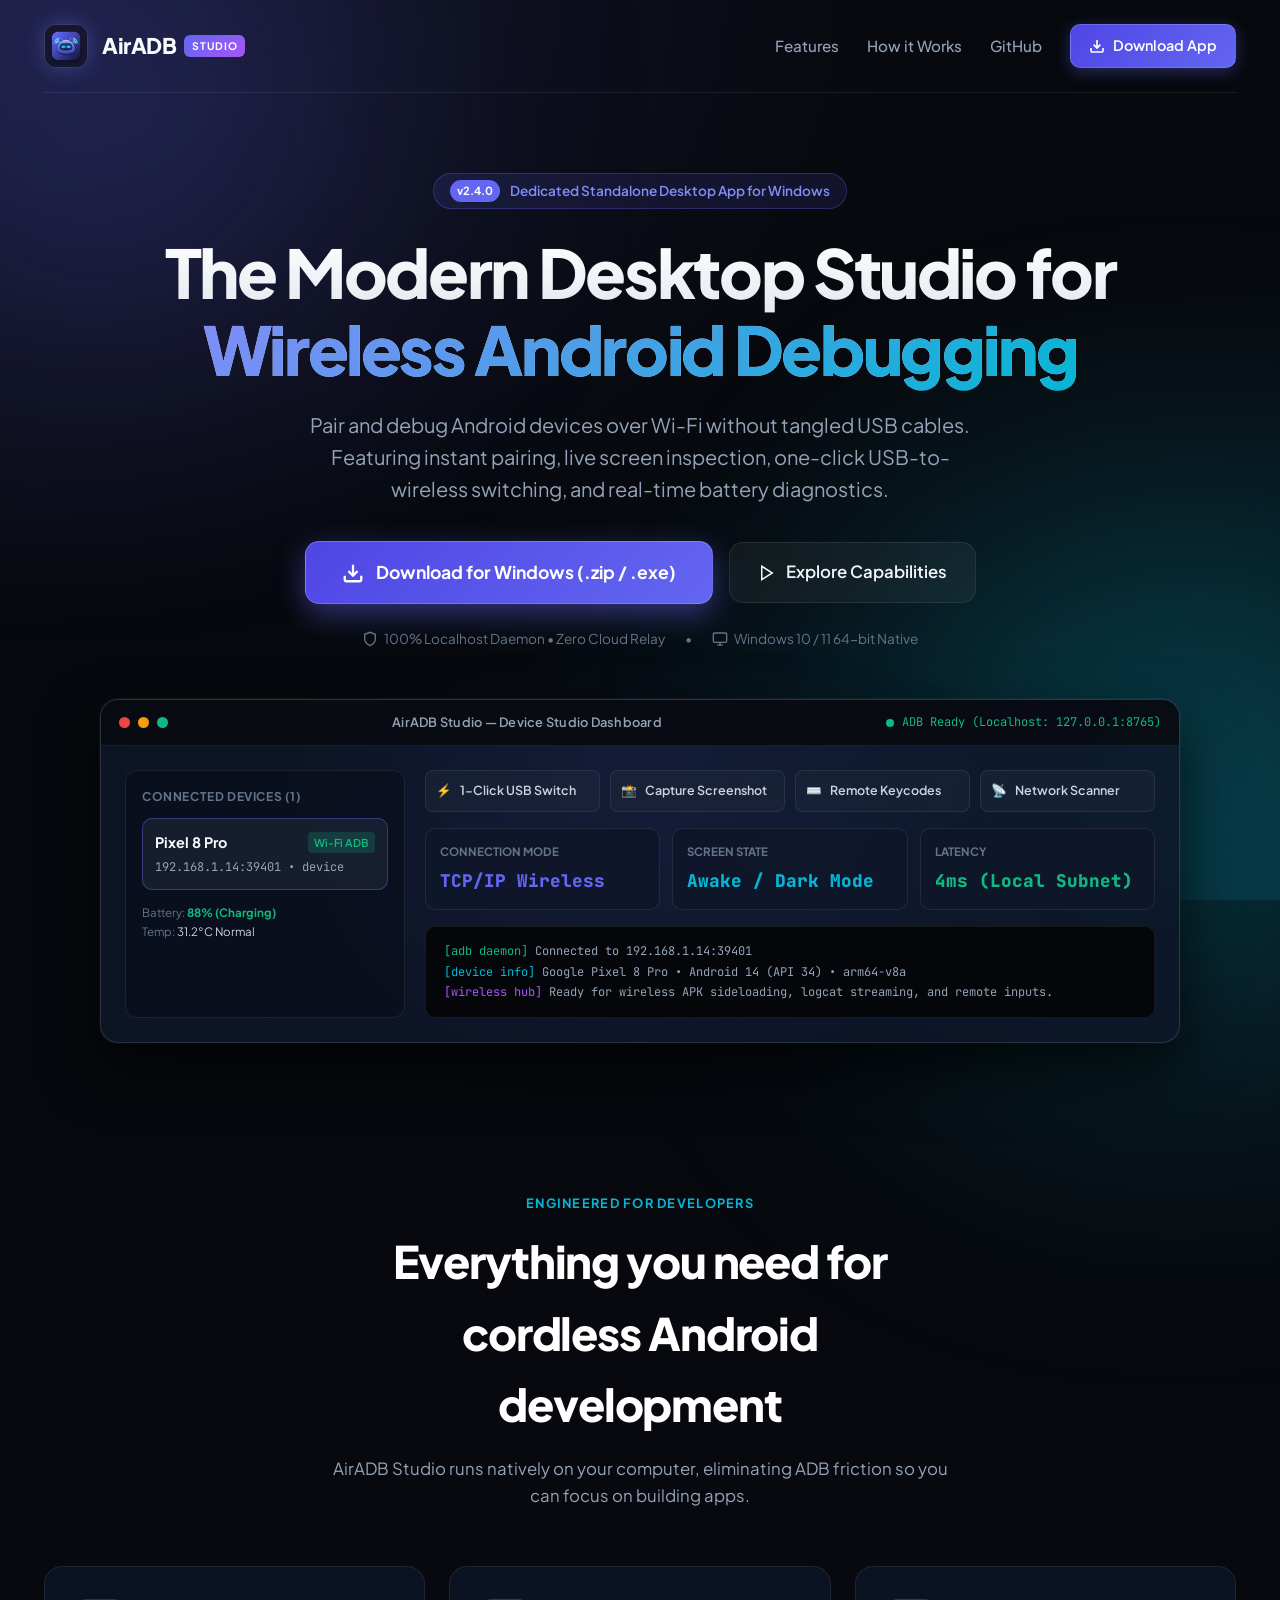
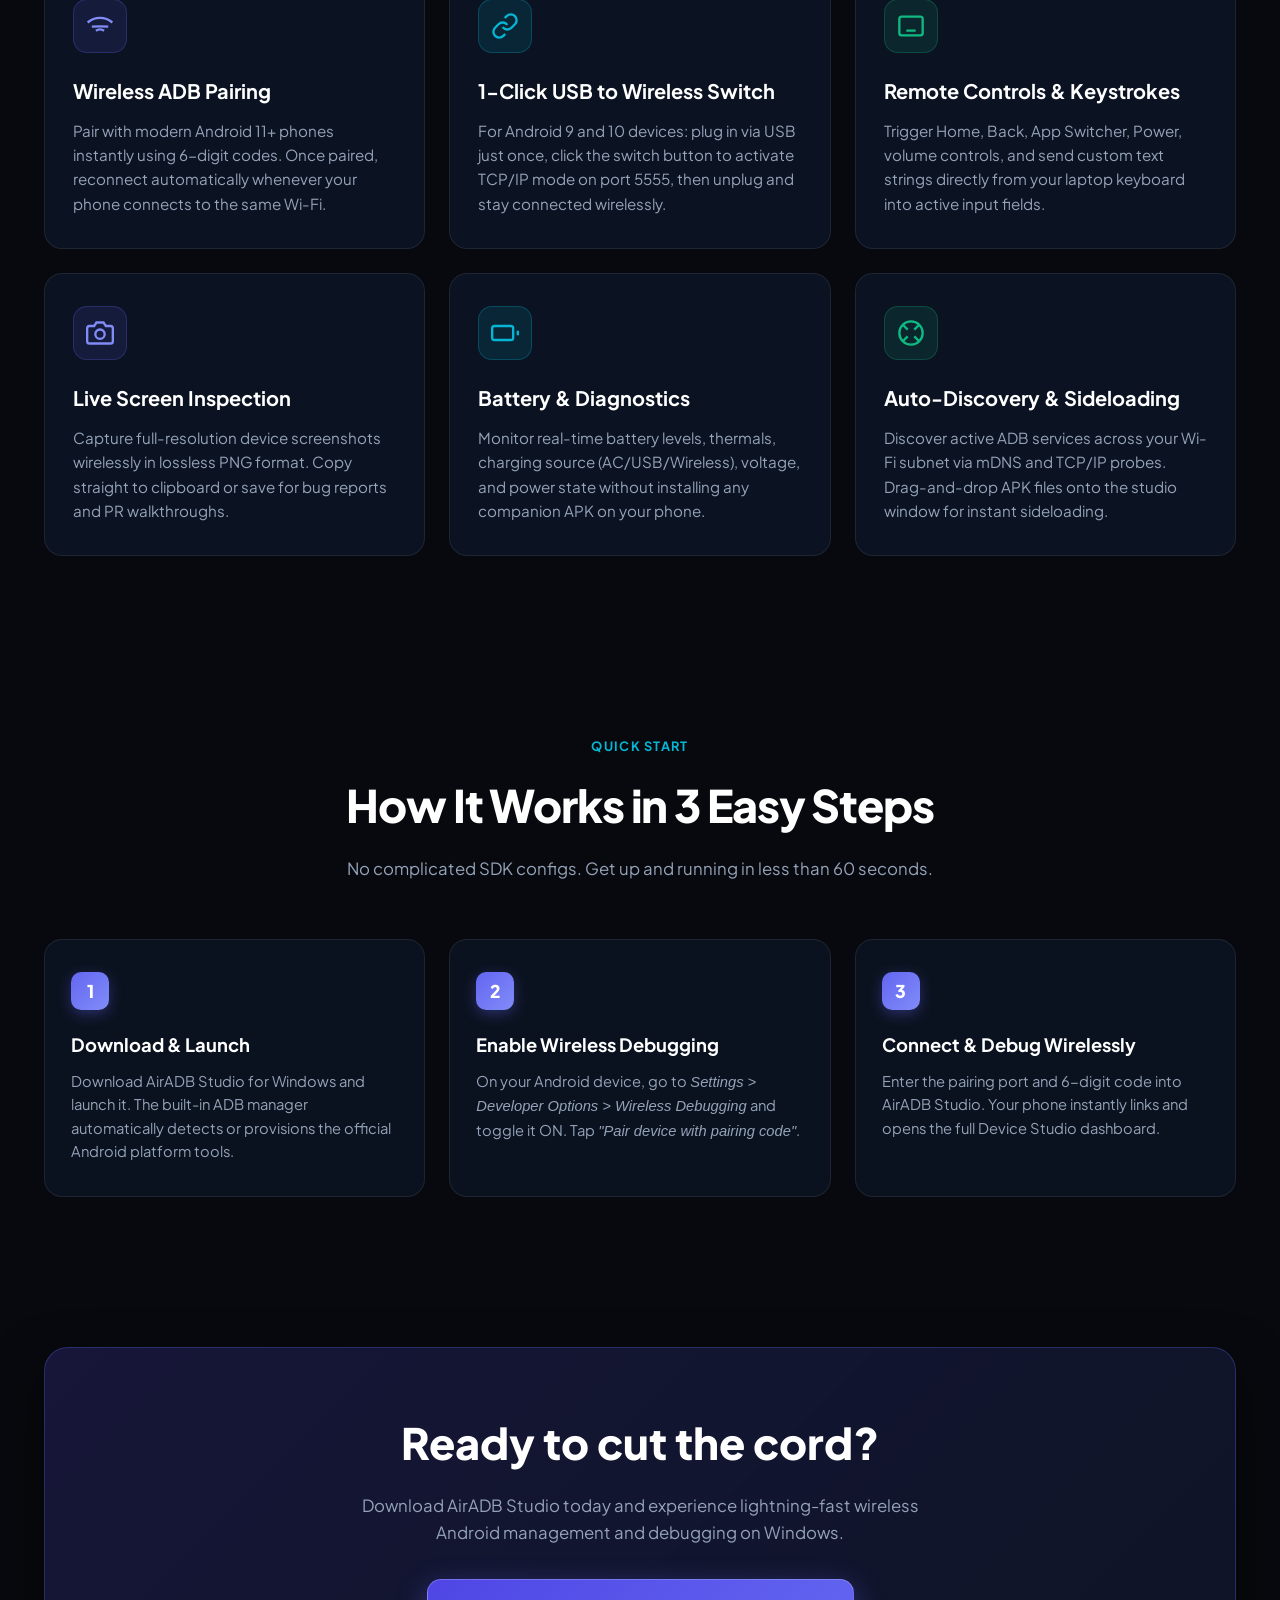
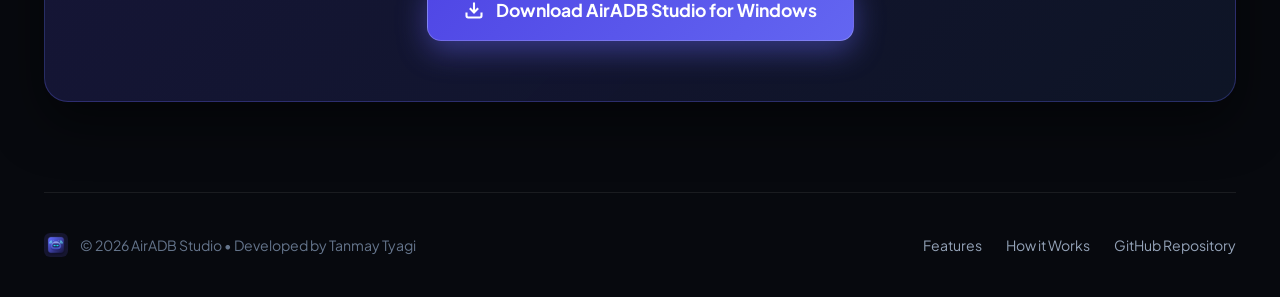
==== commit 7ff7b7e8: "Decouple architecture: single-purpose landing page for website and standalone studio app for desktop" ====
--- a/public/index.html
+++ b/public/index.html
@@ -2,763 +2,353 @@
 <html lang="en">
 <head>
   <meta charset="UTF-8">
-  <meta name="viewport" content="width=device-width, initial-scale=1.0, maximum-scale=1.0, user-scalable=no">
-  <title>AirADB Studio — Android Wireless Debugging Hub</title>
-  <meta name="description" content="Effortlessly pair, connect, manage, and debug your Android phone wirelessly with ADB on Windows and Mobile.">
-  <meta name="theme-color" content="#080b11">
-  <meta name="apple-mobile-web-app-capable" content="yes">
-  <meta name="apple-mobile-web-app-status-bar-style" content="black-translucent">
-  
-  <link rel="manifest" href="manifest.json">
-  <link rel="icon" type="image/svg+xml" href="icon.svg">
-  <link rel="apple-touch-icon" href="icon.svg">
-
+  <meta name="viewport" content="width=device-width, initial-scale=1.0">
+  <title>AirADB Studio — Standalone Wireless Android Debugging for Desktop</title>
+  <meta name="description" content="AirADB Studio is a modern standalone desktop app for Windows that effortlessly pairs, connects, manages, and debugs your Android devices completely wire-free with ADB.">
+  <meta name="theme-color" content="#07090e">
+
+  <!-- Icons -->
+  <link rel="icon" type="image/jpeg" href="icon.jpg">
+  <link rel="apple-touch-icon" href="icon.jpg">
+
+  <!-- Typography -->
   <link rel="preconnect" href="https://fonts.googleapis.com">
   <link rel="preconnect" href="https://fonts.gstatic.com" crossorigin>
   <link href="https://fonts.googleapis.com/css2?family=Plus+Jakarta+Sans:wght@300;400;500;600;700;800&family=JetBrains+Mono:wght@400;500;600&display=swap" rel="stylesheet">
-  <link rel="stylesheet" href="style.css">
+  
+  <link rel="stylesheet" href="landing.css">
 </head>
-<body class="dark-theme">
-  <!-- Background Glow FX -->
-  <div class="glow-sphere glow-1"></div>
-  <div class="glow-sphere glow-2"></div>
-  <div class="glow-sphere glow-3"></div>
-
-  <div class="app-container">
-    <!-- Top Navigation Header -->
-    <header class="app-header">
-      <div class="brand">
-        <div class="brand-icon">
-          <svg width="24" height="24" viewBox="0 0 24 24" fill="none" stroke="currentColor" stroke-width="2">
-            <path d="M5 12.55a11 1 0 0 1 14.08 0"></path>
-            <path d="M1.42 9a16 16 0 0 1 21.16 0"></path>
-            <path d="M8.53 16.11a6 6 0 0 1 6.95 0"></path>
-            <line x1="12" y1="20" x2="12.01" y2="20" stroke-width="3"></line>
-          </svg>
-        </div>
-        <div class="brand-text">
-          <h1>AirADB <span class="badge-studio">STUDIO</span></h1>
-          <p class="tagline">Dedicated Desktop Android Debugging Manager</p>
-        </div>
-      </div>
-
-      <div class="header-status">
-        <div id="adbStatusBadge" class="status-pill status-checking">
-          <span class="status-dot"></span>
-          <span id="adbStatusText">Checking ADB...</span>
-        </div>
-        <div id="hostIpBadge" class="status-pill status-ip" title="Connected to Local ADB Daemon (127.0.0.1:8765)">
-          <span class="status-dot status-dot-green"></span>
-          <span id="hostIpText">Daemon: 127.0.0.1:8765</span>
-        </div>
-        <button id="btnHeaderConnect" class="btn btn-primary btn-sm" title="Pair or Connect Device">
-          <svg width="14" height="14" viewBox="0 0 24 24" fill="none" stroke="currentColor" stroke-width="2.5">
-            <line x1="12" y1="5" x2="12" y2="19"></line>
-            <line x1="5" y1="12" x2="19" y2="12"></line>
-          </svg>
-          <span>Connect Device</span>
-        </button>
-        <button id="btnRefreshDevices" class="btn btn-icon" title="Refresh Devices">
+<body class="landing-page">
+  <!-- Dynamic Glow FX -->
+  <div class="ambient-glow glow-top-left"></div>
+  <div class="ambient-glow glow-bottom-right"></div>
+
+  <div class="lp-wrapper">
+    <!-- Navigation Header -->
+    <header class="lp-navbar">
+      <a href="/" class="lp-brand">
+        <img src="icon.jpg" alt="AirADB Studio Logo" class="lp-brand-logo">
+        <div class="lp-brand-name">
+          AirADB <span class="badge-tag">Studio</span>
+        </div>
+      </a>
+
+      <nav class="lp-nav-links">
+        <a href="#features" class="lp-nav-link">Features</a>
+        <a href="#how-it-works" class="lp-nav-link">How it Works</a>
+        <a href="https://github.com/tanmay4tyagi/airadb" target="_blank" rel="noopener noreferrer" class="lp-nav-link">GitHub</a>
+        <a href="/downloads/AirADB-Studio-Windows.zip" class="lp-nav-cta" download>
+          <svg width="16" height="16" viewBox="0 0 24 24" fill="none" stroke="currentColor" stroke-width="2.5">
+            <path d="M21 15v4a2 2 0 0 1-2 2H5a2 2 0 0 1-2-2v-4"></path>
+            <polyline points="7 10 12 15 17 10"></polyline>
+            <line x1="12" y1="15" x2="12" y2="3"></line>
+          </svg>
+          <span>Download App</span>
+        </a>
+      </nav>
+    </header>
+
+    <!-- Hero Section -->
+    <section class="lp-hero">
+      <div class="hero-pill">
+        <span class="hero-pill-badge">v2.4.0</span>
+        <span>Dedicated Standalone Desktop App for Windows</span>
+      </div>
+
+      <h1 class="hero-title">
+        The Modern Desktop Studio for <br>
+        <span class="hero-title-highlight">Wireless Android Debugging</span>
+      </h1>
+
+      <p class="hero-subtitle">
+        Pair and debug Android devices over Wi-Fi without tangled USB cables. Featuring instant pairing, live screen inspection, one-click USB-to-wireless switching, and real-time battery diagnostics.
+      </p>
+
+      <div class="hero-cta-group">
+        <a href="/downloads/AirADB-Studio-Windows.zip" class="btn-hero-primary" download id="btnHeroDownload">
+          <svg width="22" height="22" viewBox="0 0 24 24" fill="none" stroke="currentColor" stroke-width="2.5">
+            <path d="M21 15v4a2 2 0 0 1-2 2H5a2 2 0 0 1-2-2v-4"></path>
+            <polyline points="7 10 12 15 17 10"></polyline>
+            <line x1="12" y1="15" x2="12" y2="3"></line>
+          </svg>
+          <span>Download for Windows (.zip / .exe)</span>
+        </a>
+
+        <a href="#features" class="btn-hero-secondary">
+          <svg width="18" height="18" viewBox="0 0 24 24" fill="none" stroke="currentColor" stroke-width="2">
+            <polygon points="5 3 19 12 5 21 5 3"></polygon>
+          </svg>
+          <span>Explore Capabilities</span>
+        </a>
+      </div>
+
+      <div class="hero-meta">
+        <div class="hero-meta-item">
           <svg width="16" height="16" viewBox="0 0 24 24" fill="none" stroke="currentColor" stroke-width="2">
-            <path d="M21.5 2v6h-6M21.34 15.57a10 10 0 1 1-.57-8.38l5.67-5.67"/>
-          </svg>
-        </button>
-
-        <!-- Google Sign-In / Account Profile -->
-        <div id="googleAuthContainer" class="google-auth-container">
-          <button id="btnGoogleSignIn" class="btn btn-google-auth" title="Sign In with Google">
-            <svg class="google-icon" width="16" height="16" viewBox="0 0 48 48">
-              <path fill="#EA4335" d="M24 9.5c3.54 0 6.71 1.22 9.21 3.6l6.85-6.85C35.9 2.38 30.47 0 24 0 14.62 0 6.51 5.38 2.56 13.22l7.98 6.19C12.43 13.72 17.74 9.5 24 9.5z"/>
-              <path fill="#4285F4" d="M46.98 24.55c0-1.57-.15-3.09-.38-4.55H24v9.02h12.94c-.58 2.96-2.26 5.48-4.78 7.18l7.73 6c4.51-4.18 7.09-10.36 7.09-17.65z"/>
-              <path fill="#FBBC05" d="M10.53 28.59c-.48-1.45-.76-2.99-.76-4.59s.27-3.14.76-4.59l-7.98-6.19C.92 16.46 0 20.12 0 24c0 3.88.92 7.54 2.56 10.79l7.97-6.2z"/>
-              <path fill="#34A853" d="M24 48c6.48 0 11.93-2.13 15.89-5.81l-7.73-6c-2.15 1.45-4.92 2.3-8.16 2.3-6.26 0-11.57-4.22-13.47-9.91l-7.98 6.19C6.51 42.62 14.62 48 24 48z"/>
-            </svg>
-            <span>Sign In with Google</span>
-          </button>
-
-          <div id="userProfileBadge" class="user-profile-badge hidden">
-            <div id="userAvatar" class="user-avatar">G</div>
-            <div class="user-meta">
-              <span id="userName" class="user-name">Developer</span>
-              <span id="userEmail" class="user-email-sub">Synced</span>
+            <path d="M12 22s8-4 8-10V5l-8-3-8 3v7c0 6 8 10 8 10z"/>
+          </svg>
+          <span>100% Localhost Daemon &bull; Zero Cloud Relay</span>
+        </div>
+        <span>&bull;</span>
+        <div class="hero-meta-item">
+          <svg width="16" height="16" viewBox="0 0 24 24" fill="none" stroke="currentColor" stroke-width="2">
+            <rect x="2" y="3" width="20" height="14" rx="2" ry="2"></rect>
+            <line x1="8" y1="21" x2="16" y2="21"></line>
+            <line x1="12" y1="17" x2="12" y2="21"></line>
+          </svg>
+          <span>Windows 10 / 11 64-bit Native</span>
+        </div>
+      </div>
+
+      <!-- App Window Mockup Preview -->
+      <div class="hero-preview-container">
+        <div class="preview-glow-halo"></div>
+        <div class="window-mockup">
+          <div class="mockup-titlebar">
+            <div class="titlebar-dots">
+              <span class="dot dot-red"></span>
+              <span class="dot dot-yellow"></span>
+              <span class="dot dot-green"></span>
             </div>
-            <button id="btnSignOut" class="btn-sign-out" title="Sign Out">✕</button>
-          </div>
-        </div>
-      </div>
-    </header>
-
-    <!-- ADB Missing Banner -->
-    <div id="adbMissingBanner" class="alert-banner hidden">
-      <div class="alert-icon">⚠️</div>
-      <div class="alert-content">
-        <h4>Android Platform-Tools (ADB) Not Detected</h4>
-        <p>AirADB can automatically download and configure Google's official Android Platform-Tools for you with one click.</p>
-      </div>
-      <button id="btnAutoInstallAdb" class="btn btn-primary btn-glow">
-        <svg width="16" height="16" viewBox="0 0 24 24" fill="none" stroke="currentColor" stroke-width="2">
+            <div class="titlebar-title">AirADB Studio &mdash; Device Studio Dashboard</div>
+            <div class="titlebar-status">
+              <span style="display:inline-block; width:8px; height:8px; border-radius:50%; background:#10b981;"></span>
+              ADB Ready (Localhost: 127.0.0.1:8765)
+            </div>
+          </div>
+
+          <div class="mockup-content">
+            <div class="mockup-dashboard-grid">
+              <!-- Mockup Sidebar -->
+              <div class="mockup-sidebar">
+                <div class="mockup-sidebar-header">Connected Devices (1)</div>
+                <div class="mockup-device-card">
+                  <div class="mockup-device-title">
+                    <span>Pixel 8 Pro</span>
+                    <span class="mockup-device-badge">Wi-Fi ADB</span>
+                  </div>
+                  <div class="mockup-device-ip">192.168.1.14:39401 &bull; device</div>
+                </div>
+
+                <div style="font-size: 0.72rem; color: var(--lp-text-dim); margin-top: 14px;">
+                  Battery: <span style="color:#10b981; font-weight:700;">88% (Charging)</span><br>
+                  Temp: <span style="color:#cbd5e1;">31.2&deg;C Normal</span>
+                </div>
+              </div>
+
+              <!-- Mockup Main Panel -->
+              <div class="mockup-main-panel">
+                <div class="mockup-quick-actions">
+                  <div class="mockup-action-btn">
+                    <span>⚡</span> 1-Click USB Switch
+                  </div>
+                  <div class="mockup-action-btn">
+                    <span>📸</span> Capture Screenshot
+                  </div>
+                  <div class="mockup-action-btn">
+                    <span>⌨️</span> Remote Keycodes
+                  </div>
+                  <div class="mockup-action-btn">
+                    <span>📡</span> Network Scanner
+                  </div>
+                </div>
+
+                <div class="mockup-telemetry-row">
+                  <div class="mockup-stat-card">
+                    <div class="mockup-stat-label">Connection Mode</div>
+                    <div class="mockup-stat-val" style="color: #6366f1; font-size:1.1rem;">TCP/IP Wireless</div>
+                  </div>
+                  <div class="mockup-stat-card">
+                    <div class="mockup-stat-label">Screen State</div>
+                    <div class="mockup-stat-val" style="color: #06b6d4; font-size:1.1rem;">Awake / Dark Mode</div>
+                  </div>
+                  <div class="mockup-stat-card">
+                    <div class="mockup-stat-label">Latency</div>
+                    <div class="mockup-stat-val" style="color: #10b981; font-size:1.1rem;">4ms (Local Subnet)</div>
+                  </div>
+                </div>
+
+                <div class="mockup-terminal">
+                  <div><span class="mockup-terminal-green">[adb daemon]</span> Connected to 192.168.1.14:39401</div>
+                  <div><span class="mockup-terminal-cyan">[device info]</span> Google Pixel 8 Pro &bull; Android 14 (API 34) &bull; arm64-v8a</div>
+                  <div><span class="mockup-terminal-purple">[wireless hub]</span> Ready for wireless APK sideloading, logcat streaming, and remote inputs.</div>
+                </div>
+              </div>
+            </div>
+          </div>
+        </div>
+      </div>
+    </section>
+
+    <!-- Feature Highlights Section -->
+    <section id="features" class="lp-section">
+      <div class="section-header">
+        <span class="section-tag">Engineered for Developers</span>
+        <h2 class="section-title">Everything you need for cordless Android development</h2>
+        <p class="section-desc">AirADB Studio runs natively on your computer, eliminating ADB friction so you can focus on building apps.</p>
+      </div>
+
+      <div class="features-grid">
+        <!-- Feature 1: Wireless Pairing -->
+        <div class="feature-card">
+          <div class="feature-icon-box">
+            <svg width="28" height="28" viewBox="0 0 24 24" fill="none" stroke="currentColor" stroke-width="2">
+              <path d="M5 12.55a11 1 0 0 1 14.08 0"></path>
+              <path d="M1.42 9a16 16 0 0 1 21.16 0"></path>
+              <path d="M8.53 16.11a6 6 0 0 1 6.95 0"></path>
+              <line x1="12" y1="20" x2="12.01" y2="20" stroke-width="3"></line>
+            </svg>
+          </div>
+          <h3 class="feature-title">Wireless ADB Pairing</h3>
+          <p class="feature-desc">
+            Pair with modern Android 11+ phones instantly using 6-digit codes. Once paired, reconnect automatically whenever your phone connects to the same Wi-Fi.
+          </p>
+        </div>
+
+        <!-- Feature 2: 1-Click USB Switch -->
+        <div class="feature-card feature-card-cyan">
+          <div class="feature-icon-box">
+            <svg width="28" height="28" viewBox="0 0 24 24" fill="none" stroke="currentColor" stroke-width="2">
+              <path d="M10 13a5 5 0 0 0 7.54.54l3-3a5 5 0 0 0-7.07-7.07l-1.72 1.71"></path>
+              <path d="M14 11a5 5 0 0 0-7.54-.54l-3 3a5 5 0 0 0 7.07 7.07l1.71-1.71"></path>
+            </svg>
+          </div>
+          <h3 class="feature-title">1-Click USB to Wireless Switch</h3>
+          <p class="feature-desc">
+            For Android 9 and 10 devices: plug in via USB just once, click the switch button to activate TCP/IP mode on port 5555, then unplug and stay connected wirelessly.
+          </p>
+        </div>
+
+        <!-- Feature 3: Remote Controls & Keycodes -->
+        <div class="feature-card feature-card-green">
+          <div class="feature-icon-box">
+            <svg width="28" height="28" viewBox="0 0 24 24" fill="none" stroke="currentColor" stroke-width="2">
+              <rect x="2" y="4" width="20" height="16" rx="2" ry="2"></rect>
+              <line x1="6" y1="8" x2="6.01" y2="8" stroke-width="2.5"></line>
+              <line x1="10" y1="8" x2="10.01" y2="8" stroke-width="2.5"></line>
+              <line x1="14" y1="8" x2="14.01" y2="8" stroke-width="2.5"></line>
+              <line x1="18" y1="8" x2="18.01" y2="8" stroke-width="2.5"></line>
+              <line x1="6" y1="12" x2="6.01" y2="12" stroke-width="2.5"></line>
+              <line x1="18" y1="12" x2="18.01" y2="12" stroke-width="2.5"></line>
+              <line x1="8" y1="16" x2="16" y2="16"></line>
+            </svg>
+          </div>
+          <h3 class="feature-title">Remote Controls &amp; Keystrokes</h3>
+          <p class="feature-desc">
+            Trigger Home, Back, App Switcher, Power, volume controls, and send custom text strings directly from your laptop keyboard into active input fields.
+          </p>
+        </div>
+
+        <!-- Feature 4: Live Screen Inspection -->
+        <div class="feature-card">
+          <div class="feature-icon-box">
+            <svg width="28" height="28" viewBox="0 0 24 24" fill="none" stroke="currentColor" stroke-width="2">
+              <path d="M23 19a2 2 0 0 1-2 2H3a2 2 0 0 1-2-2V8a2 2 0 0 1 2-2h4l2-3h6l2 3h4a2 2 0 0 1 2 2z"></path>
+              <circle cx="12" cy="13" r="4"></circle>
+            </svg>
+          </div>
+          <h3 class="feature-title">Live Screen Inspection</h3>
+          <p class="feature-desc">
+            Capture full-resolution device screenshots wirelessly in lossless PNG format. Copy straight to clipboard or save for bug reports and PR walkthroughs.
+          </p>
+        </div>
+
+        <!-- Feature 5: Battery & Hardware Telemetry -->
+        <div class="feature-card feature-card-cyan">
+          <div class="feature-icon-box">
+            <svg width="28" height="28" viewBox="0 0 24 24" fill="none" stroke="currentColor" stroke-width="2">
+              <rect x="1" y="6" width="18" height="12" rx="2" ry="2"></rect>
+              <line x1="23" y1="10" x2="23" y2="14"></line>
+            </svg>
+          </div>
+          <h3 class="feature-title">Battery &amp; Diagnostics</h3>
+          <p class="feature-desc">
+            Monitor real-time battery levels, thermals, charging source (AC/USB/Wireless), voltage, and power state without installing any companion APK on your phone.
+          </p>
+        </div>
+
+        <!-- Feature 6: Network Scanner & Sideloading -->
+        <div class="feature-card feature-card-green">
+          <div class="feature-icon-box">
+            <svg width="28" height="28" viewBox="0 0 24 24" fill="none" stroke="currentColor" stroke-width="2">
+              <circle cx="12" cy="12" r="10"></circle>
+              <path d="m4.93 4.93 4.24 4.24"></path>
+              <path d="m14.83 9.17 4.24-4.24"></path>
+              <path d="m14.83 14.83 4.24 4.24"></path>
+              <path d="m9.17 14.83-4.24 4.24"></path>
+            </svg>
+          </div>
+          <h3 class="feature-title">Auto-Discovery &amp; Sideloading</h3>
+          <p class="feature-desc">
+            Discover active ADB services across your Wi-Fi subnet via mDNS and TCP/IP probes. Drag-and-drop APK files onto the studio window for instant sideloading.
+          </p>
+        </div>
+      </div>
+    </section>
+
+    <!-- How It Works Section -->
+    <section id="how-it-works" class="lp-section">
+      <div class="section-header">
+        <span class="section-tag">Quick Start</span>
+        <h2 class="section-title">How It Works in 3 Easy Steps</h2>
+        <p class="section-desc">No complicated SDK configs. Get up and running in less than 60 seconds.</p>
+      </div>
+
+      <div class="how-it-works-grid">
+        <div class="step-card">
+          <div class="step-number-badge">1</div>
+          <h3 class="step-title">Download &amp; Launch</h3>
+          <p class="step-desc">
+            Download AirADB Studio for Windows and launch it. The built-in ADB manager automatically detects or provisions the official Android platform tools.
+          </p>
+        </div>
+
+        <div class="step-card">
+          <div class="step-number-badge">2</div>
+          <h3 class="step-title">Enable Wireless Debugging</h3>
+          <p class="step-desc">
+            On your Android device, go to <em>Settings &gt; Developer Options &gt; Wireless Debugging</em> and toggle it ON. Tap <em>"Pair device with pairing code"</em>.
+          </p>
+        </div>
+
+        <div class="step-card">
+          <div class="step-number-badge">3</div>
+          <h3 class="step-title">Connect &amp; Debug Wirelessly</h3>
+          <p class="step-desc">
+            Enter the pairing port and 6-digit code into AirADB Studio. Your phone instantly links and opens the full Device Studio dashboard.
+          </p>
+        </div>
+      </div>
+    </section>
+
+    <!-- Bottom Download CTA Banner -->
+    <div class="lp-cta-banner">
+      <h2 class="banner-title">Ready to cut the cord?</h2>
+      <p class="banner-desc">
+        Download AirADB Studio today and experience lightning-fast wireless Android management and debugging on Windows.
+      </p>
+      <a href="/downloads/AirADB-Studio-Windows.zip" class="btn-hero-primary" download>
+        <svg width="20" height="20" viewBox="0 0 24 24" fill="none" stroke="currentColor" stroke-width="2.5">
           <path d="M21 15v4a2 2 0 0 1-2 2H5a2 2 0 0 1-2-2v-4"></path>
           <polyline points="7 10 12 15 17 10"></polyline>
           <line x1="12" y1="15" x2="12" y2="3"></line>
         </svg>
-        Auto-Download ADB
-      </button>
+        <span>Download AirADB Studio for Windows</span>
+      </a>
     </div>
 
-    <!-- Main Navigation Tabs -->
-    <nav class="nav-tabs">
-      <button class="nav-tab active" data-tab="tab-devices">
-        <svg width="18" height="18" viewBox="0 0 24 24" fill="none" stroke="currentColor" stroke-width="2">
-          <rect x="5" y="2" width="14" height="20" rx="2" ry="2"></rect>
-          <line x1="12" y1="18" x2="12.01" y2="18"></line>
-        </svg>
-        Device Studio <span id="deviceCountBadge" class="count-pill">0</span>
-      </button>
-      <button class="nav-tab" data-tab="tab-pairing">
-        <svg width="18" height="18" viewBox="0 0 24 24" fill="none" stroke="currentColor" stroke-width="2">
-          <path d="M5 12.55a11 1 0 0 1 14.08 0"></path>
-          <path d="M8.53 16.11a6 6 0 0 1 6.95 0"></path>
-          <line x1="12" y1="20" x2="12.01" y2="20" stroke-width="2.5"></line>
-        </svg>
-        Wireless Connect &amp; Pair
-      </button>
-      <button class="nav-tab" data-tab="tab-usb">
-        <svg width="18" height="18" viewBox="0 0 24 24" fill="none" stroke="currentColor" stroke-width="2">
-          <path d="M10 13a5 5 0 0 0 7.54.54l3-3a5 5 0 0 0-7.07-7.07l-1.72 1.71"></path>
-          <path d="M14 11a5 5 0 0 0-7.54-.54l-3 3a5 5 0 0 0 7.07 7.07l1.71-1.71"></path>
-        </svg>
-        1-Click USB Switch
-      </button>
-      <button class="nav-tab" data-tab="tab-scanner">
-        <svg width="18" height="18" viewBox="0 0 24 24" fill="none" stroke="currentColor" stroke-width="2">
-          <circle cx="12" cy="12" r="10"></circle>
-          <path d="m4.93 4.93 4.24 4.24"></path>
-          <path d="m14.83 9.17 4.24-4.24"></path>
-          <path d="m14.83 14.83 4.24 4.24"></path>
-          <path d="m9.17 14.83-4.24 4.24"></path>
-        </svg>
-        Network Scanner
-      </button>
-      <button class="nav-tab" data-tab="tab-settings">
-        <svg width="18" height="18" viewBox="0 0 24 24" fill="none" stroke="currentColor" stroke-width="2">
-          <circle cx="12" cy="12" r="3"></circle>
-          <path d="M19.4 15a1.65 1.65 0 0 0 .33 1.82l.06.06a2 2 0 0 1 0 2.83 2 2 0 0 1-2.83 0l-.06-.06a1.65 1.65 0 0 0-1.82-.33 1.65 1.65 0 0 0-1 1.51V21a2 2 0 0 1-2 2 2 2 0 0 1-2-2v-.09A1.65 1.65 0 0 0 9 19.4a1.65 1.65 0 0 0-1.82.33l-.06.06a2 2 0 0 1-2.83 0 2 2 0 0 1 0-2.83l.06-.06a1.65 1.65 0 0 0 .33-1.82 1.65 1.65 0 0 0-1.51-1H3a2 2 0 0 1-2-2 2 2 0 0 1 2-2h.09A1.65 1.65 0 0 0 4.6 9a1.65 1.65 0 0 0-.33-1.82l-.06-.06a2 2 0 0 1 0-2.83 2 2 0 0 1 2.83 0l.06.06a1.65 1.65 0 0 0 1.82.33H9a1.65 1.65 0 0 0 1-1.51V3a2 2 0 0 1 2-2 2 2 0 0 1 2 2v.09a1.65 1.65 0 0 0 1 1.51 1.65 1.65 0 0 0 1.82-.33l.06-.06a2 2 0 0 1 2.83 0 2 2 0 0 1 0 2.83l-.06.06a1.65 1.65 0 0 0-.33 1.82V9a1.65 1.65 0 0 0 1.51 1H21a2 2 0 0 1 2 2 2 2 0 0 1-2 2h-.09a1.65 1.65 0 0 0-1.51 1z"/>
-        </svg>
-        Settings
-      </button>
-    </nav>
-
-    <!-- Main Tab Content Area -->
-    <main class="main-content">
-
-      <!-- ================= TAB 1: DEVICE STUDIO (DEFAULT STARTUP VIEW) ================= -->
-      <section id="tab-devices" class="tab-pane active">
-        <div class="studio-layout">
-          
-          <!-- Connected Devices List -->
-          <div class="devices-section">
-            <div class="section-title-bar">
-              <h2>Connected Android Devices</h2>
-              <div class="btn-group">
-                <button id="btnDisconnectAll" class="btn btn-outline-danger btn-sm">Disconnect All</button>
-                <button id="btnStudioRefresh" class="btn btn-secondary btn-sm">
-                  <svg width="14" height="14" viewBox="0 0 24 24" fill="none" stroke="currentColor" stroke-width="2">
-                    <path d="M21.5 2v6h-6M21.34 15.57a10 10 0 1 1-.57-8.38l5.67-5.67"/>
-                  </svg>
-                  Refresh
-                </button>
-              </div>
-            </div>
-
-            <div id="devicesContainer" class="devices-grid">
-              <div class="empty-state-card glass-panel">
-                <div class="empty-icon">📱</div>
-                <h3>No Devices Connected</h3>
-                <p>Pair or connect your phone via Wi-Fi or plug it in via USB to get started.</p>
-              </div>
-            </div>
-          </div>
-
-          <!-- Active Device Control Center (Tools & Inspection) -->
-          <div id="deviceControlCenter" class="card glass-panel control-center hidden">
-            <div class="control-header">
-              <div class="active-device-info">
-                <h3 id="activeDeviceTitle">Device Tools</h3>
-                <span id="activeDeviceSerial" class="code-pill">--</span>
-              </div>
-              <div class="control-tabs">
-                <button class="ctrl-subtab active" data-subtab="subtab-screen">Screen Capture</button>
-                <button class="ctrl-subtab" data-subtab="subtab-logcat">Wireless Logcat</button>
-                <button class="ctrl-subtab" data-subtab="subtab-apk">Install APK</button>
-                <button class="ctrl-subtab" data-subtab="subtab-controls">Remote Controls</button>
-                <button class="ctrl-subtab" data-subtab="subtab-battery">🔋 Battery &amp; Telemetry</button>
-              </div>
-            </div>
-
-            <!-- Subtab 1: Screenshot -->
-            <div id="subtab-screen" class="subtab-pane active">
-              <div class="screenshot-studio">
-                <div class="screenshot-toolbar">
-                  <button id="btnTakeScreenshot" class="btn btn-primary btn-sm">
-                    <svg width="14" height="14" viewBox="0 0 24 24" fill="none" stroke="currentColor" stroke-width="2">
-                      <path d="M23 19a2 2 0 0 1-2 2H3a2 2 0 0 1-2-2V8a2 2 0 0 1 2-2h4l2-3h6l2 3h4a2 2 0 0 1 2 2z"></path>
-                      <circle cx="12" cy="13" r="4"></circle>
-                    </svg>
-                    Capture Screenshot
-                  </button>
-                  <button id="btnDownloadScreenshot" class="btn btn-secondary btn-sm" disabled>Download PNG</button>
-                  <button id="btnCopyScreenshot" class="btn btn-secondary btn-sm" disabled>Copy to Clipboard</button>
-                </div>
-                <div class="screenshot-viewer-frame">
-                  <img id="screenshotImg" alt="Phone Screen" class="hidden">
-                  <div id="screenshotPlaceholder" class="screenshot-placeholder">
-                    <span>Click "Capture Screenshot" to view phone screen</span>
-                  </div>
-                </div>
-              </div>
-            </div>
-
-            <!-- Subtab 2: Logcat -->
-            <div id="subtab-logcat" class="subtab-pane">
-              <div class="logcat-studio">
-                <div class="logcat-toolbar">
-                  <input type="text" id="logcatSearch" placeholder="Filter logs (e.g. ActivityManager, error, MyApp)...">
-                  <select id="logcatLinesSelect" class="custom-select">
-                    <option value="100">100 lines</option>
-                    <option value="250" selected>250 lines</option>
-                    <option value="500">500 lines</option>
-                  </select>
-                  <button id="btnFetchLogcat" class="btn btn-primary btn-sm">Fetch Logs</button>
-                  <button id="btnClearLogcat" class="btn btn-secondary btn-sm">Clear</button>
-                </div>
-                <div id="logcatOutput" class="logcat-console">
-                  <div class="log-line info">Click "Fetch Logs" to stream wireless ADB logcat from device...</div>
-                </div>
-              </div>
-            </div>
-
-            <!-- Subtab 3: APK Sideload -->
-            <div id="subtab-apk" class="subtab-pane">
-              <div class="apk-dropzone" id="apkDropzone">
-                <div class="drop-icon">📦</div>
-                <h3>Drag &amp; Drop APK File Here</h3>
-                <p>or click to select an .apk from your computer</p>
-                <input type="file" id="apkFileInput" accept=".apk" class="hidden">
-                <button id="btnSelectApk" class="btn btn-secondary btn-sm mt-2">Browse Files</button>
-                <div id="apkInstallStatus" class="apk-status mt-3 hidden"></div>
-              </div>
-            </div>
-
-            <!-- Subtab 4: Remote Controls -->
-            <div id="subtab-controls" class="subtab-pane">
-              <div class="remote-grid">
-                <!-- Media Controls -->
-                <div class="remote-btn-group">
-                  <h4>🎵 Media Playback</h4>
-                  <div class="btn-cluster">
-                    <button class="btn btn-control btn-media" data-key="88" title="Previous Track (KEYCODE_MEDIA_PREVIOUS)">⏮️ Prev</button>
-                    <button class="btn btn-control btn-media btn-primary-control" data-key="85" title="Play / Pause (KEYCODE_MEDIA_PLAY_PAUSE)">⏯️ Play / Pause</button>
-                    <button class="btn btn-control btn-media" data-key="87" title="Next Track (KEYCODE_MEDIA_NEXT)">⏭️ Next</button>
-                    <button class="btn btn-control btn-media" data-key="164" title="Mute Toggle (KEYCODE_VOLUME_MUTE)">🔇 Mute</button>
-                  </div>
-                </div>
-
-                <!-- Navigation -->
-                <div class="remote-btn-group">
-                  <h4>🧭 Navigation</h4>
-                  <div class="btn-cluster">
-                    <button class="btn btn-control" data-key="3">🏠 Home</button>
-                    <button class="btn btn-control" data-key="4">◀ Back</button>
-                    <button class="btn btn-control" data-key="187">📑 Recent Apps</button>
-                  </div>
-                </div>
-
-                <!-- System Keys -->
-                <div class="remote-btn-group">
-                  <h4>⚡ System &amp; Settings</h4>
-                  <div class="btn-cluster">
-                    <button class="btn btn-control" data-key="26">⚡ Power / Sleep</button>
-                    <button class="btn btn-control" data-key="24">🔊 Vol Up</button>
-                    <button class="btn btn-control" data-key="25">🔉 Vol Down</button>
-                    <button class="btn btn-control" data-cmd="am start -a android.settings.APPLICATION_DEVELOPMENT_SETTINGS">⚡ Dev Options</button>
-                    <button class="btn btn-control" data-cmd="am start -a android.settings.SETTINGS">⚙️ Settings</button>
-                  </div>
-                </div>
-
-                <!-- Hardware & Display Utilities -->
-                <div class="remote-btn-group span-2">
-                  <h4>🖥️ Hardware &amp; Display Utilities</h4>
-                  <div class="util-row">
-                    <div class="util-item">
-                      <label for="selectScreenTimeout">Screen Timeout:</label>
-                      <div class="util-input-combo">
-                        <select id="selectScreenTimeout" class="custom-select">
-                          <option value="15000">15 seconds</option>
-                          <option value="30000" selected>30 seconds</option>
-                          <option value="60000">1 minute</option>
-                          <option value="300000">5 minutes</option>
-                          <option value="600000">10 minutes</option>
-                          <option value="1800000">30 minutes</option>
-                          <option value="stayon">⚡ Keep Awake (While Charging)</option>
-                        </select>
-                        <button id="btnApplyScreenTimeout" class="btn btn-secondary btn-sm">Apply</button>
-                      </div>
-                    </div>
-
-                    <div class="util-item">
-                      <label>Dark Mode (Night Mode):</label>
-                      <div class="btn-group-segmented">
-                        <button id="btnDarkModeOn" class="btn btn-secondary btn-sm" title="Enable Dark Mode">🌙 Dark Mode</button>
-                        <button id="btnDarkModeOff" class="btn btn-secondary btn-sm" title="Enable Light Mode">☀️ Light Mode</button>
-                      </div>
-                    </div>
-                  </div>
-                </div>
-
-                <!-- Quick Send Text Input -->
-                <div class="remote-btn-group span-2">
-                  <h4>⌨️ Quick Send Text to Phone</h4>
-                  <p class="field-hint" style="margin-bottom: 6px;">Types text directly into whichever input field is currently active on your phone screen.</p>
-                  <div class="shell-input-row">
-                    <input type="text" id="inputQuickText" placeholder="Type text to send to phone (e.g. WiFi password, URL, test data)...">
-                    <button id="btnSendQuickText" class="btn btn-primary btn-sm">Send Text</button>
-                  </div>
-                </div>
-
-                <!-- Custom Shell Command -->
-                <div class="remote-btn-group span-2">
-                  <h4>💻 Custom Shell Command</h4>
-                  <div class="shell-input-row">
-                    <input type="text" id="customShellCmd" placeholder="e.g. input text 'hello' or dumpsys battery">
-                    <button id="btnRunShell" class="btn btn-primary btn-sm">Run</button>
-                  </div>
-                  <pre id="shellOutput" class="shell-console hidden"></pre>
-                </div>
-              </div>
-            </div>
-
-            <!-- Subtab 5: Device Info & Battery -->
-            <div id="subtab-battery" class="subtab-pane">
-              <div class="battery-studio">
-                <div class="battery-top-bar">
-                  <div>
-                    <h3>🔋 Battery &amp; Thermal Telemetry</h3>
-                    <p class="card-desc" style="margin-bottom: 0;">Live hardware telemetry polled directly from Android's battery service.</p>
-                  </div>
-                  <div style="display: flex; gap: 8px; align-items: center;">
-                    <button id="btnRefreshBattery" class="btn btn-secondary btn-sm">
-                      <svg width="14" height="14" viewBox="0 0 24 24" fill="none" stroke="currentColor" stroke-width="2">
-                        <path d="M21.5 2v6h-6M21.34 15.57a10 10 0 1 1-.57-8.38l5.67-5.67"/>
-                      </svg>
-                      Refresh
-                    </button>
-                  </div>
-                </div>
-
-                <div class="battery-dashboard-grid">
-                  <!-- Main Battery Gauge Card -->
-                  <div class="battery-gauge-card glass-panel">
-                    <div class="gauge-header">
-                      <span class="gauge-label">Battery Level</span>
-                      <span id="batteryStatusPill" class="status-pill status-ready">Checking...</span>
-                    </div>
-                    <div class="gauge-main">
-                      <div id="batteryPercentText" class="battery-percent-display">--%</div>
-                      <div class="battery-bar-container">
-                        <div id="batteryBarFill" class="battery-bar-fill" style="width: 0%;"></div>
-                      </div>
-                    </div>
-                    <div class="gauge-footer">
-                      <span id="batteryPowerSourceText">Power Source: Detecting...</span>
-                    </div>
-                  </div>
-
-                  <!-- Telemetry Metrics Grid -->
-                  <div class="battery-metrics-grid">
-                    <div class="metric-card glass-panel">
-                      <div class="metric-icon">🌡️</div>
-                      <div class="metric-data">
-                        <span class="metric-label">Thermal Temperature</span>
-                        <strong id="metricTempText" class="metric-value">-- °C</strong>
-                        <span id="metricTempSub" class="metric-sub">-- °F</span>
-                      </div>
-                    </div>
-
-                    <div class="metric-card glass-panel">
-                      <div class="metric-icon">🩺</div>
-                      <div class="metric-data">
-                        <span class="metric-label">Battery Health</span>
-                        <strong id="metricHealthText" class="metric-value">--</strong>
-                        <span class="metric-sub">Hardware Health State</span>
-                      </div>
-                    </div>
-
-                    <div class="metric-card glass-panel">
-                      <div class="metric-icon">⚡</div>
-                      <div class="metric-data">
-                        <span class="metric-label">Voltage</span>
-                        <strong id="metricVoltageText" class="metric-value">-- V</strong>
-                        <span class="metric-sub">Cell Output</span>
-                      </div>
-                    </div>
-
-                    <div class="metric-card glass-panel">
-                      <div class="metric-icon">🧪</div>
-                      <div class="metric-data">
-                        <span class="metric-label">Technology</span>
-                        <strong id="metricTechText" class="metric-value">--</strong>
-                        <span class="metric-sub">Battery Chemistry</span>
-                      </div>
-                    </div>
-                  </div>
-                </div>
-              </div>
-            </div>
-
-          </div>
-
-        </div>
-      </section>
-
-      <!-- ================= TAB 2: WIRELESS CONNECT & PAIR ================= -->
-      <section id="tab-pairing" class="tab-pane">
-        <div class="grid-2col">
-          
-          <!-- Left: Pairing & Connect Form -->
-          <div class="card glass-panel">
-            <div class="card-header">
-              <div class="card-title-group">
-                <span class="step-badge">Step 1</span>
-                <h3>Pair Device (Android 11+)</h3>
-              </div>
-            </div>
-            
-            <p class="card-desc">
-              On your phone, open <strong>Developer Options &gt; Wireless debugging &gt; Pair device with pairing code</strong>.
-            </p>
-
-            <form id="pairForm" class="form-flow">
-              <div class="form-row">
-                <div class="form-group flex-2">
-                  <label for="pairIpPort">Phone IP &amp; Pairing Port</label>
-                  <div class="input-wrapper">
-                    <svg width="16" height="16" viewBox="0 0 24 24" fill="none" stroke="currentColor" stroke-width="2">
-                      <rect x="2" y="2" width="20" height="8" rx="2" ry="2"></rect>
-                      <rect x="2" y="14" width="20" height="8" rx="2" ry="2"></rect>
-                    </svg>
-                    <input type="text" id="pairIpPort" placeholder="e.g. 192.168.1.5:37123" required autocomplete="off">
-                  </div>
-                  <span class="field-hint">Shown in the pairing popup under "IP address &amp; Port"</span>
-                </div>
-
-                <div class="form-group flex-1">
-                  <label for="pairCode">6-Digit Code</label>
-                  <div class="input-wrapper">
-                    <svg width="16" height="16" viewBox="0 0 24 24" fill="none" stroke="currentColor" stroke-width="2">
-                      <rect x="3" y="11" width="18" height="11" rx="2" ry="2"></rect>
-                      <path d="M7 11V7a5 5 0 0 1 10 0v4"></path>
-                    </svg>
-                    <input type="text" id="pairCode" placeholder="482194" maxlength="6" pattern="[0-9]{6}" required autocomplete="off">
-                  </div>
-                  <span class="field-hint">6-digit pairing code</span>
-                </div>
-              </div>
-
-              <div class="form-group">
-                <label for="pairNickname">Device Nickname (Optional)</label>
-                <div class="input-wrapper">
-                  <input type="text" id="pairNickname" placeholder="e.g. Pixel 8 / Samsung S24">
-                </div>
-              </div>
-
-              <button type="submit" id="btnPairSubmit" class="btn btn-primary btn-block">
-                <svg width="18" height="18" viewBox="0 0 24 24" fill="none" stroke="currentColor" stroke-width="2">
-                  <path d="M5 12.55a11 1 0 0 1 14.08 0"></path>
-                  <path d="M8.53 16.11a6 6 0 0 1 6.95 0"></path>
-                  <line x1="12" y1="20" x2="12.01" y2="20" stroke-width="2.5"></line>
-                </svg>
-                Pair Device
-              </button>
-            </form>
-
-            <div class="divider"><span>AND THEN</span></div>
-
-            <div class="card-title-group mb-3">
-              <span class="step-badge step-2">Step 2</span>
-              <h3>Connect Device</h3>
-            </div>
-            <p class="card-desc">
-              Look at the main <strong>Wireless debugging</strong> screen (outside the pairing dialog) for the connection port.
-            </p>
-
-            <form id="connectForm" class="form-flow">
-              <div class="form-row">
-                <div class="form-group flex-2">
-                  <label for="connectIpPort">IP address &amp; Connection Port</label>
-                  <div class="input-wrapper">
-                    <svg width="16" height="16" viewBox="0 0 24 24" fill="none" stroke="currentColor" stroke-width="2">
-                      <circle cx="12" cy="12" r="10"></circle>
-                      <line x1="2" y1="12" x2="22" y2="12"></line>
-                    </svg>
-                    <input type="text" id="connectIpPort" placeholder="e.g. 192.168.1.5:41235 (or :5555)" required autocomplete="off">
-                  </div>
-                  <span class="field-hint">Shown under "IP address &amp; Port" on main Wireless Debugging screen</span>
-                </div>
-
-                <div class="form-group flex-1 align-end">
-                  <button type="submit" id="btnConnectSubmit" class="btn btn-accent btn-block">
-                    <svg width="16" height="16" viewBox="0 0 24 24" fill="none" stroke="currentColor" stroke-width="2">
-                      <polyline points="20 6 9 17 4 12"></polyline>
-                    </svg>
-                    Connect
-                  </button>
-                </div>
-              </div>
-            </form>
-
-            <!-- Quick Auto Sequence Button -->
-            <div class="auto-sequence-card">
-              <div class="auto-seq-text">
-                <strong>💡 Quick Sequence:</strong> If your pairing port and connection port match, use:
-              </div>
-              <button id="btnPairAndConnectAll" class="btn btn-secondary btn-sm">
-                Pair &amp; Connect Together
-              </button>
-            </div>
-          </div>
-
-          <!-- Right: Desktop Wireless Tips & Saved Devices -->
-          <div class="side-col">
-            <div class="card glass-panel guide-card">
-              <div class="card-header">
-                <h3>💡 Wireless ADB Tips</h3>
-                <span class="info-pill">Local Wi-Fi</span>
-              </div>
-              <div class="guide-steps">
-                <div class="guide-step">
-                  <div class="step-num">1</div>
-                  <div class="step-detail">
-                    <strong>Same Wi-Fi Network:</strong>
-                    <p>Make sure this computer and your Android phone are connected to the same Wi-Fi router or subnet.</p>
-                  </div>
-                </div>
-                <div class="guide-step">
-                  <div class="step-num">2</div>
-                  <div class="step-detail">
-                    <strong>Enable Wireless Debugging:</strong>
-                    <p>On phone: <em>Settings &gt; Developer Options &gt; Wireless debugging</em> (toggle ON).</p>
-                  </div>
-                </div>
-                <div class="guide-step">
-                  <div class="step-num">3</div>
-                  <div class="step-detail">
-                    <strong>Port &amp; 6-Digit Code:</strong>
-                    <p>Tap <em>"Pair device with pairing code"</em>. Type the port and code on the left to pair instantly.</p>
-                  </div>
-                </div>
-              </div>
-            </div>
-
-            <!-- Recent History -->
-            <div class="card glass-panel history-card">
-              <div class="card-header">
-                <h3>🕒 Saved / Recent Devices</h3>
-                <span class="card-subtext">Click to quick-fill</span>
-              </div>
-              <div id="historyList" class="history-list">
-                <div class="empty-hint">No saved devices yet. Connect a device to save it here!</div>
-              </div>
-            </div>
-          </div>
-
-        </div>
-      </section>
-
-      <!-- ================= TAB 3: 1-CLICK USB SWITCH ================= -->
-      <section id="tab-usb" class="tab-pane">
-        <div class="card glass-panel usb-switch-card">
-          <div class="usb-header">
-            <div class="usb-icon-badge">
-              <svg width="32" height="32" viewBox="0 0 24 24" fill="none" stroke="currentColor" stroke-width="2">
-                <path d="M10 13a5 5 0 0 0 7.54.54l3-3a5 5 0 0 0-7.07-7.07l-1.72 1.71"></path>
-                <path d="M14 11a5 5 0 0 0-7.54-.54l-3 3a5 5 0 0 0 7.07 7.07l1.71-1.71"></path>
-              </svg>
-            </div>
-            <div>
-              <h2>1-Click USB to Wireless ADB Switch</h2>
-              <p class="card-desc">
-                Ideal for all Android versions (Android 9, 10, 11, 12, 13, 14, 15). Plug your phone into the PC with a USB cable just once — AirADB will read its Wi-Fi IP, enable TCP/IP mode on port 5555, and connect wirelessly. Then you can unplug the cable!
-              </p>
-            </div>
-          </div>
-
-          <div class="usb-steps-container">
-            <div class="usb-step-box">
-              <div class="usb-step-icon">🔌</div>
-              <h4>1. Plug In USB</h4>
-              <p>Connect phone via USB cable and allow USB Debugging prompt on phone.</p>
-            </div>
-            <div class="usb-arrow">➔</div>
-            <div class="usb-step-box">
-              <div class="usb-step-icon">⚡</div>
-              <h4>2. Click Switch</h4>
-              <p>AirADB configures wireless mode and connects over Wi-Fi automatically.</p>
-            </div>
-            <div class="usb-arrow">➔</div>
-            <div class="usb-step-box">
-              <div class="usb-step-icon">🚀</div>
-              <h4>3. Unplug &amp; Enjoy</h4>
-              <p>Disconnect the USB cable. Your phone remains connected wirelessly!</p>
-            </div>
-          </div>
-
-          <div class="usb-action-box">
-            <div id="usbDetectedContainer">
-              <div class="usb-detected-pill">
-                <span class="dot-indicator"></span>
-                <span id="usbDetectedLabel">Scanning for USB devices...</span>
-              </div>
-            </div>
-
-            <button id="btnSwitchUsbToWifi" class="btn btn-primary btn-lg btn-glow">
-              <svg width="20" height="20" viewBox="0 0 24 24" fill="none" stroke="currentColor" stroke-width="2">
-                <path d="M13 2L3 14h9l-1 8 10-12h-9l1-8z"></path>
-              </svg>
-              Convert to Wireless ADB Now
-            </button>
-          </div>
-        </div>
-      </section>
-
-      <!-- ================= TAB 4: NETWORK SCANNER ================= -->
-      <section id="tab-scanner" class="tab-pane">
-        <div class="card glass-panel scanner-card">
-          <div class="card-header">
-            <div>
-              <h2>Local Wi-Fi Subnet &amp; mDNS Scanner</h2>
-              <p class="card-desc">
-                Scan your local network to discover any Android devices currently listening for ADB wireless connections.
-              </p>
-            </div>
-            <button id="btnStartScan" class="btn btn-primary btn-glow">
-              <svg width="16" height="16" viewBox="0 0 24 24" fill="none" stroke="currentColor" stroke-width="2">
-                <circle cx="12" cy="12" r="10"></circle>
-                <path d="m4.93 4.93 4.24 4.24"></path>
-                <path d="m14.83 9.17 4.24-4.24"></path>
-              </svg>
-              Scan Network Now
-            </button>
-          </div>
-
-          <div id="scanLoading" class="scan-loading hidden">
-            <div class="spinner"></div>
-            <span>Scanning subnet on port 5555 and mDNS services...</span>
-          </div>
-
-          <div id="scanResults" class="scan-results-grid">
-            <div class="empty-hint">Click "Scan Network Now" to search for Android devices on your local Wi-Fi.</div>
-          </div>
-        </div>
-      </section>
-
-      <!-- ================= TAB 5: ADB SETTINGS ================= -->
-      <section id="tab-settings" class="tab-pane">
-        <div class="card glass-panel settings-card">
-          <h2>ADB Daemon &amp; Server Settings</h2>
-          <p class="card-desc">Diagnostic details and server controls for Android Debug Bridge.</p>
-
-          <div class="settings-list">
-            <div class="settings-item">
-              <div class="settings-info">
-                <strong>ADB Executable Path</strong>
-                <span id="settingsAdbPath" class="settings-subtext">Checking...</span>
-              </div>
-              <button id="btnReinstallAdb" class="btn btn-secondary btn-sm">Re-download Official ADB</button>
-            </div>
-
-            <div class="settings-item">
-              <div class="settings-info">
-                <strong>ADB Daemon Version</strong>
-                <span id="settingsAdbVersion" class="settings-subtext">Checking...</span>
-              </div>
-              <button id="btnRestartAdb" class="btn btn-outline-warning btn-sm">Restart ADB Daemon</button>
-            </div>
-
-            <div class="settings-item">
-              <div class="settings-info">
-                <strong>Wi-Fi Troubleshooting Tips</strong>
-                <span class="settings-subtext">
-                  • Ensure PC and Phone are on the same Wi-Fi router frequency (2.4GHz/5GHz).<br>
-                  • Disable <em>"AP Isolation"</em> / <em>"Client Isolation"</em> in router settings if connection fails.<br>
-                  • If IP changes frequently, assign a static DHCP lease to your phone in your router settings.
-                </span>
-              </div>
-            </div>
-          </div>
-        </div>
-      </section>
-
-    </main>
-
-    <!-- Google Sign-In Modal -->
-    <div id="googleAuthModal" class="modal-overlay hidden">
-      <div class="modal-card glass-panel" style="max-width: 440px;">
-        <div class="modal-header">
-          <div style="display: flex; align-items: center; gap: 10px;">
-            <svg width="22" height="22" viewBox="0 0 48 48">
-              <path fill="#EA4335" d="M24 9.5c3.54 0 6.71 1.22 9.21 3.6l6.85-6.85C35.9 2.38 30.47 0 24 0 14.62 0 6.51 5.38 2.56 13.22l7.98 6.19C12.43 13.72 17.74 9.5 24 9.5z"/>
-              <path fill="#4285F4" d="M46.98 24.55c0-1.57-.15-3.09-.38-4.55H24v9.02h12.94c-.58 2.96-2.26 5.48-4.78 7.18l7.73 6c4.51-4.18 7.09-10.36 7.09-17.65z"/>
-              <path fill="#FBBC05" d="M10.53 28.59c-.48-1.45-.76-2.99-.76-4.59s.27-3.14.76-4.59l-7.98-6.19C.92 16.46 0 20.12 0 24c0 3.88.92 7.54 2.56 10.79l7.97-6.2z"/>
-              <path fill="#34A853" d="M24 48c6.48 0 11.93-2.13 15.89-5.81l-7.73-6c-2.15 1.45-4.92 2.3-8.16 2.3-6.26 0-11.57-4.22-13.47-9.91l-7.98 6.19C6.51 42.62 14.62 48 24 48z"/>
-            </svg>
-            <h3 style="margin: 0; font-size: 1.15rem;">Sign in with Google</h3>
-          </div>
-          <button id="btnCloseGoogleModal" class="btn-icon">✕</button>
-        </div>
-        <div class="modal-body" style="padding: 20px 24px;">
-          <p style="color: var(--text-muted); font-size: 0.85rem; margin-bottom: 18px; line-height: 1.45;">
-            Sign in with your Google account to sync your paired Android devices, logcat history, and device telemetry presets.
-          </p>
-
-          <div style="display: flex; flex-direction: column; gap: 14px;">
-            <!-- Fast 1-Click Google Profile -->
-            <button id="btnQuickGoogleSignIn" class="google-account-select-btn">
-              <div class="g-account-avatar">G</div>
-              <div class="g-account-info">
-                <strong>Continue as Google Developer</strong>
-                <span>developer.airadb@gmail.com</span>
-              </div>
-              <span class="g-badge">1-Click</span>
-            </button>
-
-            <div style="display: flex; align-items: center; gap: 10px; margin: 4px 0;">
-              <div style="flex: 1; height: 1px; background: var(--border-color);"></div>
-              <span style="font-size: 0.72rem; color: var(--text-muted); text-transform: uppercase;">or sign in with your email</span>
-              <div style="flex: 1; height: 1px; background: var(--border-color);"></div>
-            </div>
-
-            <div>
-              <label style="font-size: 0.78rem; font-weight: 600; color: #cbd5e1; display: block; margin-bottom: 6px;">Your Name</label>
-              <input id="inputGoogleName" type="text" placeholder="e.g. Tanmay Tyagi" style="width: 100%; background: rgba(15,23,42,0.8); border: 1px solid var(--border-color); border-radius: 8px; padding: 10px 14px; color: #fff; font-size: 0.9rem;">
-            </div>
-
-            <div>
-              <label style="font-size: 0.78rem; font-weight: 600; color: #cbd5e1; display: block; margin-bottom: 6px;">Google Email</label>
-              <input id="inputGoogleEmail" type="email" placeholder="tanmay@gmail.com" style="width: 100%; background: rgba(15,23,42,0.8); border: 1px solid var(--border-color); border-radius: 8px; padding: 10px 14px; color: #fff; font-size: 0.9rem;">
-            </div>
-
-            <button id="btnSubmitCustomGoogleAuth" class="btn btn-primary btn-block btn-glow" style="margin-top: 4px;">
-              Sign In with Google Account
-            </button>
-          </div>
-        </div>
-      </div>
-    </div>
-
-    <!-- Toast Notification Overlay -->
-    <div id="toastContainer" class="toast-container"></div>
+    <!-- Footer -->
+    <footer class="lp-footer">
+      <div class="footer-left">
+        <img src="icon.jpg" alt="Logo" style="width:24px; height:24px; border-radius:6px;">
+        <span>&copy; 2026 AirADB Studio &bull; Developed by Tanmay Tyagi</span>
+      </div>
+      <div class="footer-links">
+        <a href="#features" class="footer-link">Features</a>
+        <a href="#how-it-works" class="footer-link">How it Works</a>
+        <a href="https://github.com/tanmay4tyagi/airadb" target="_blank" rel="noopener noreferrer" class="footer-link">GitHub Repository</a>
+      </div>
+    </footer>
   </div>
-
-  <script src="app.js"></script>
 </body>
 </html>
--- a/public/landing.css
+++ b/public/landing.css
@@ -0,0 +1,712 @@
+/* ==========================================================================
+   AirADB Studio - Landing Page Design System
+   Aesthetic: Ultra-modern Dark Theme, Raycast & Linear Developer Tool Polish
+   ========================================================================== */
+
+:root {
+  --font-sans: 'Plus Jakarta Sans', -apple-system, BlinkMacSystemFont, 'Segoe UI', Roboto, sans-serif;
+  --font-code: 'JetBrains Mono', monospace;
+
+  --lp-bg: #07090e;
+  --lp-surface: rgba(15, 23, 42, 0.72);
+  --lp-surface-hover: rgba(30, 41, 59, 0.85);
+  --lp-border: rgba(255, 255, 255, 0.08);
+  --lp-border-hover: rgba(99, 102, 241, 0.4);
+  --lp-glow: rgba(99, 102, 241, 0.25);
+
+  --lp-primary: #6366f1;
+  --lp-primary-bright: #818cf8;
+  --lp-accent: #06b6d4;
+  --lp-success: #10b981;
+  
+  --lp-text: #f8fafc;
+  --lp-text-muted: #94a3b8;
+  --lp-text-dim: #64748b;
+}
+
+* {
+  margin: 0;
+  padding: 0;
+  box-sizing: border-box;
+}
+
+body.landing-page {
+  font-family: var(--font-sans);
+  background-color: var(--lp-bg);
+  color: var(--lp-text);
+  min-height: 100vh;
+  overflow-x: hidden;
+  line-height: 1.6;
+  position: relative;
+  background-image: 
+    radial-gradient(at 0% 0%, rgba(99, 102, 241, 0.15) 0px, transparent 50%),
+    radial-gradient(at 100% 100%, rgba(6, 182, 212, 0.12) 0px, transparent 50%);
+  background-attachment: fixed;
+}
+
+/* Ambient dynamic backdrops */
+.ambient-glow {
+  position: fixed;
+  border-radius: 50%;
+  filter: blur(140px);
+  pointer-events: none;
+  z-index: 0;
+  opacity: 0.5;
+}
+
+.glow-top-left {
+  width: 600px;
+  height: 600px;
+  background: radial-gradient(circle, #6366f1 0%, transparent 70%);
+  top: -200px;
+  left: -200px;
+}
+
+.glow-bottom-right {
+  width: 700px;
+  height: 700px;
+  background: radial-gradient(circle, #06b6d4 0%, transparent 70%);
+  bottom: -250px;
+  right: -250px;
+}
+
+/* Container */
+.lp-wrapper {
+  position: relative;
+  z-index: 1;
+  max-width: 1240px;
+  margin: 0 auto;
+  padding: 0 24px;
+}
+
+/* Header / Navbar */
+.lp-navbar {
+  display: flex;
+  align-items: center;
+  justify-content: space-between;
+  padding: 24px 0;
+  border-bottom: 1px solid var(--lp-border);
+}
+
+.lp-brand {
+  display: flex;
+  align-items: center;
+  gap: 14px;
+  text-decoration: none;
+  color: inherit;
+}
+
+.lp-brand-logo {
+  width: 44px;
+  height: 44px;
+  border-radius: 12px;
+  object-fit: cover;
+  box-shadow: 0 0 20px rgba(99, 102, 241, 0.4);
+  border: 1px solid rgba(255, 255, 255, 0.12);
+}
+
+.lp-brand-name {
+  font-size: 1.35rem;
+  font-weight: 800;
+  letter-spacing: -0.02em;
+  display: flex;
+  align-items: center;
+  gap: 8px;
+}
+
+.badge-tag {
+  font-size: 0.65rem;
+  font-weight: 700;
+  letter-spacing: 0.08em;
+  background: linear-gradient(135deg, #6366f1, #a855f7);
+  color: #fff;
+  padding: 3px 8px;
+  border-radius: 6px;
+  text-transform: uppercase;
+}
+
+.lp-nav-links {
+  display: flex;
+  align-items: center;
+  gap: 28px;
+}
+
+.lp-nav-link {
+  color: var(--lp-text-muted);
+  text-decoration: none;
+  font-size: 0.95rem;
+  font-weight: 500;
+  transition: color 0.2s ease;
+}
+
+.lp-nav-link:hover {
+  color: var(--lp-text);
+}
+
+.lp-nav-cta {
+  background: linear-gradient(135deg, #4f46e5 0%, #6366f1 100%);
+  color: #fff;
+  padding: 9px 18px;
+  border-radius: 10px;
+  font-size: 0.9rem;
+  font-weight: 600;
+  text-decoration: none;
+  display: inline-flex;
+  align-items: center;
+  gap: 8px;
+  box-shadow: 0 4px 16px rgba(99, 102, 241, 0.35);
+  transition: all 0.2s ease;
+  border: 1px solid rgba(255, 255, 255, 0.15);
+}
+
+.lp-nav-cta:hover {
+  transform: translateY(-1px);
+  box-shadow: 0 6px 20px rgba(99, 102, 241, 0.55);
+}
+
+/* Hero Section */
+.lp-hero {
+  padding: 80px 0 60px;
+  text-align: center;
+  position: relative;
+}
+
+.hero-pill {
+  display: inline-flex;
+  align-items: center;
+  gap: 10px;
+  padding: 6px 16px;
+  border-radius: 9999px;
+  background: rgba(99, 102, 241, 0.12);
+  border: 1px solid rgba(99, 102, 241, 0.3);
+  font-size: 0.85rem;
+  font-weight: 600;
+  color: var(--lp-primary-bright);
+  margin-bottom: 24px;
+}
+
+.hero-pill-badge {
+  background: #6366f1;
+  color: #fff;
+  font-size: 0.7rem;
+  padding: 2px 7px;
+  border-radius: 9999px;
+  font-weight: 700;
+}
+
+.hero-title {
+  font-size: clamp(2.4rem, 5.5vw, 4.2rem);
+  font-weight: 800;
+  letter-spacing: -0.035em;
+  line-height: 1.15;
+  margin-bottom: 22px;
+  background: linear-gradient(180deg, #ffffff 0%, #cbd5e1 100%);
+  -webkit-background-clip: text;
+  -webkit-text-fill-color: transparent;
+}
+
+.hero-title-highlight {
+  background: linear-gradient(135deg, #818cf8 0%, #06b6d4 100%);
+  -webkit-background-clip: text;
+  -webkit-text-fill-color: transparent;
+}
+
+.hero-subtitle {
+  font-size: clamp(1.05rem, 2vw, 1.25rem);
+  color: var(--lp-text-muted);
+  max-width: 680px;
+  margin: 0 auto 36px;
+  line-height: 1.6;
+}
+
+.hero-cta-group {
+  display: flex;
+  align-items: center;
+  justify-content: center;
+  gap: 16px;
+  flex-wrap: wrap;
+  margin-bottom: 24px;
+}
+
+.btn-hero-primary {
+  display: inline-flex;
+  align-items: center;
+  gap: 12px;
+  background: linear-gradient(135deg, #4f46e5 0%, #6366f1 100%);
+  color: #ffffff;
+  padding: 16px 36px;
+  border-radius: 14px;
+  font-size: 1.1rem;
+  font-weight: 700;
+  text-decoration: none;
+  box-shadow: 0 10px 30px rgba(99, 102, 241, 0.45);
+  border: 1px solid rgba(255, 255, 255, 0.2);
+  transition: all 0.25s cubic-bezier(0.4, 0, 0.2, 1);
+}
+
+.btn-hero-primary:hover {
+  transform: translateY(-2px) scale(1.02);
+  box-shadow: 0 14px 40px rgba(99, 102, 241, 0.65);
+}
+
+.btn-hero-secondary {
+  display: inline-flex;
+  align-items: center;
+  gap: 10px;
+  background: rgba(255, 255, 255, 0.05);
+  color: #f1f5f9;
+  padding: 16px 28px;
+  border-radius: 14px;
+  font-size: 1.05rem;
+  font-weight: 600;
+  text-decoration: none;
+  border: 1px solid var(--lp-border);
+  backdrop-filter: blur(12px);
+  transition: all 0.2s ease;
+}
+
+.btn-hero-secondary:hover {
+  background: rgba(255, 255, 255, 0.1);
+  border-color: rgba(255, 255, 255, 0.2);
+  transform: translateY(-2px);
+}
+
+.hero-meta {
+  display: flex;
+  align-items: center;
+  justify-content: center;
+  gap: 20px;
+  font-size: 0.85rem;
+  color: var(--lp-text-dim);
+}
+
+.hero-meta-item {
+  display: inline-flex;
+  align-items: center;
+  gap: 6px;
+}
+
+/* App Window Mockup Preview */
+.hero-preview-container {
+  margin: 50px auto 0;
+  max-width: 1080px;
+  position: relative;
+}
+
+.preview-glow-halo {
+  position: absolute;
+  top: 10%;
+  left: 10%;
+  width: 80%;
+  height: 80%;
+  background: radial-gradient(ellipse at center, rgba(99, 102, 241, 0.25) 0%, transparent 70%);
+  filter: blur(60px);
+  z-index: 0;
+}
+
+.window-mockup {
+  position: relative;
+  z-index: 1;
+  background: rgba(15, 23, 42, 0.85);
+  border: 1px solid rgba(255, 255, 255, 0.12);
+  border-radius: 18px;
+  box-shadow: 0 25px 60px rgba(0, 0, 0, 0.7), 0 0 0 1px rgba(255, 255, 255, 0.05);
+  backdrop-filter: blur(20px);
+  overflow: hidden;
+}
+
+.mockup-titlebar {
+  background: rgba(8, 11, 17, 0.9);
+  padding: 12px 18px;
+  border-bottom: 1px solid var(--lp-border);
+  display: flex;
+  align-items: center;
+  justify-content: space-between;
+}
+
+.titlebar-dots {
+  display: flex;
+  gap: 8px;
+}
+
+.dot {
+  width: 11px;
+  height: 11px;
+  border-radius: 50%;
+}
+.dot-red { background: #ef4444; }
+.dot-yellow { background: #f59e0b; }
+.dot-green { background: #10b981; }
+
+.titlebar-title {
+  font-size: 0.8rem;
+  font-weight: 600;
+  color: var(--lp-text-muted);
+  letter-spacing: 0.02em;
+}
+
+.titlebar-status {
+  display: flex;
+  align-items: center;
+  gap: 8px;
+  font-size: 0.75rem;
+  color: var(--lp-success);
+  font-family: var(--font-code);
+}
+
+.mockup-content {
+  padding: 24px;
+  background: radial-gradient(circle at 50% 0%, rgba(99, 102, 241, 0.08) 0%, transparent 60%);
+}
+
+.mockup-dashboard-grid {
+  display: grid;
+  grid-template-columns: 280px 1fr;
+  gap: 20px;
+  text-align: left;
+}
+
+.mockup-sidebar {
+  background: rgba(10, 15, 28, 0.7);
+  border: 1px solid var(--lp-border);
+  border-radius: 12px;
+  padding: 16px;
+}
+
+.mockup-sidebar-header {
+  font-size: 0.75rem;
+  text-transform: uppercase;
+  font-weight: 700;
+  color: var(--lp-text-dim);
+  margin-bottom: 12px;
+  letter-spacing: 0.05em;
+}
+
+.mockup-device-card {
+  background: rgba(30, 41, 59, 0.6);
+  border: 1px solid rgba(99, 102, 241, 0.4);
+  border-radius: 10px;
+  padding: 12px;
+  margin-bottom: 10px;
+}
+
+.mockup-device-title {
+  font-weight: 700;
+  font-size: 0.9rem;
+  display: flex;
+  align-items: center;
+  justify-content: space-between;
+  margin-bottom: 4px;
+}
+
+.mockup-device-badge {
+  font-size: 0.68rem;
+  background: rgba(16, 185, 129, 0.2);
+  color: #10b981;
+  padding: 2px 6px;
+  border-radius: 4px;
+  font-weight: 600;
+}
+
+.mockup-device-ip {
+  font-family: var(--font-code);
+  font-size: 0.75rem;
+  color: var(--lp-text-muted);
+}
+
+.mockup-main-panel {
+  display: flex;
+  flex-direction: column;
+  gap: 16px;
+}
+
+.mockup-quick-actions {
+  display: grid;
+  grid-template-columns: repeat(4, 1fr);
+  gap: 10px;
+}
+
+.mockup-action-btn {
+  background: rgba(30, 41, 59, 0.5);
+  border: 1px solid var(--lp-border);
+  border-radius: 8px;
+  padding: 10px;
+  font-size: 0.78rem;
+  font-weight: 600;
+  color: #cbd5e1;
+  display: flex;
+  align-items: center;
+  gap: 8px;
+}
+
+.mockup-telemetry-row {
+  display: grid;
+  grid-template-columns: repeat(3, 1fr);
+  gap: 12px;
+}
+
+.mockup-stat-card {
+  background: rgba(15, 23, 42, 0.8);
+  border: 1px solid var(--lp-border);
+  border-radius: 10px;
+  padding: 14px;
+}
+
+.mockup-stat-label {
+  font-size: 0.72rem;
+  color: var(--lp-text-dim);
+  text-transform: uppercase;
+  font-weight: 700;
+  margin-bottom: 6px;
+}
+
+.mockup-stat-val {
+  font-size: 1.25rem;
+  font-weight: 800;
+  color: #fff;
+  font-family: var(--font-code);
+}
+
+.mockup-terminal {
+  background: #04060a;
+  border: 1px solid rgba(255, 255, 255, 0.08);
+  border-radius: 10px;
+  padding: 14px 18px;
+  font-family: var(--font-code);
+  font-size: 0.75rem;
+  color: #94a3b8;
+  line-height: 1.7;
+}
+
+.mockup-terminal-green { color: #10b981; }
+.mockup-terminal-cyan { color: #06b6d4; }
+.mockup-terminal-purple { color: #a855f7; }
+
+/* Features Section */
+.lp-section {
+  padding: 90px 0;
+  position: relative;
+}
+
+.section-header {
+  text-align: center;
+  max-width: 640px;
+  margin: 0 auto 56px;
+}
+
+.section-tag {
+  font-size: 0.8rem;
+  font-weight: 700;
+  text-transform: uppercase;
+  color: var(--lp-accent);
+  letter-spacing: 0.1em;
+  margin-bottom: 12px;
+  display: block;
+}
+
+.section-title {
+  font-size: clamp(2rem, 3.5vw, 2.8rem);
+  font-weight: 800;
+  letter-spacing: -0.025em;
+  color: #ffffff;
+  margin-bottom: 16px;
+}
+
+.section-desc {
+  font-size: 1.05rem;
+  color: var(--lp-text-muted);
+}
+
+.features-grid {
+  display: grid;
+  grid-template-columns: repeat(auto-fit, minmax(340px, 1fr));
+  gap: 24px;
+}
+
+.feature-card {
+  background: var(--lp-surface);
+  border: 1px solid var(--lp-border);
+  border-radius: 18px;
+  padding: 32px 28px;
+  backdrop-filter: blur(16px);
+  transition: all 0.3s cubic-bezier(0.4, 0, 0.2, 1);
+  position: relative;
+  overflow: hidden;
+}
+
+.feature-card::before {
+  content: '';
+  position: absolute;
+  top: 0;
+  left: 0;
+  right: 0;
+  height: 2px;
+  background: linear-gradient(90deg, transparent, rgba(99, 102, 241, 0.5), transparent);
+  opacity: 0;
+  transition: opacity 0.3s ease;
+}
+
+.feature-card:hover {
+  transform: translateY(-4px);
+  border-color: var(--lp-border-hover);
+  box-shadow: 0 16px 36px rgba(0, 0, 0, 0.4), 0 0 25px var(--lp-glow);
+}
+
+.feature-card:hover::before {
+  opacity: 1;
+}
+
+.feature-icon-box {
+  width: 54px;
+  height: 54px;
+  border-radius: 14px;
+  background: rgba(99, 102, 241, 0.12);
+  border: 1px solid rgba(99, 102, 241, 0.25);
+  display: flex;
+  align-items: center;
+  justify-content: center;
+  margin-bottom: 22px;
+  color: var(--lp-primary-bright);
+}
+
+.feature-card-cyan .feature-icon-box {
+  background: rgba(6, 182, 212, 0.12);
+  border-color: rgba(6, 182, 212, 0.25);
+  color: var(--lp-accent);
+}
+
+.feature-card-green .feature-icon-box {
+  background: rgba(16, 185, 129, 0.12);
+  border-color: rgba(16, 185, 129, 0.25);
+  color: var(--lp-success);
+}
+
+.feature-title {
+  font-size: 1.25rem;
+  font-weight: 700;
+  color: #fff;
+  margin-bottom: 12px;
+}
+
+.feature-desc {
+  font-size: 0.95rem;
+  color: var(--lp-text-muted);
+  line-height: 1.6;
+}
+
+/* How It Works (3 Steps) */
+.how-it-works-grid {
+  display: grid;
+  grid-template-columns: repeat(3, 1fr);
+  gap: 24px;
+  position: relative;
+}
+
+.step-card {
+  background: rgba(15, 23, 42, 0.65);
+  border: 1px solid var(--lp-border);
+  border-radius: 18px;
+  padding: 32px 26px;
+  position: relative;
+}
+
+.step-number-badge {
+  width: 38px;
+  height: 38px;
+  border-radius: 10px;
+  background: linear-gradient(135deg, #6366f1, #818cf8);
+  color: #fff;
+  font-weight: 800;
+  font-size: 1.1rem;
+  display: flex;
+  align-items: center;
+  justify-content: center;
+  margin-bottom: 20px;
+  box-shadow: 0 4px 14px rgba(99, 102, 241, 0.35);
+}
+
+.step-title {
+  font-size: 1.15rem;
+  font-weight: 700;
+  color: #fff;
+  margin-bottom: 10px;
+}
+
+.step-desc {
+  font-size: 0.92rem;
+  color: var(--lp-text-muted);
+  line-height: 1.6;
+}
+
+/* Download CTA Banner */
+.lp-cta-banner {
+  margin: 60px 0 90px;
+  padding: 60px 40px;
+  border-radius: 24px;
+  background: linear-gradient(135deg, rgba(30, 27, 75, 0.7) 0%, rgba(15, 23, 42, 0.85) 100%);
+  border: 1px solid rgba(99, 102, 241, 0.3);
+  text-align: center;
+  position: relative;
+  overflow: hidden;
+  box-shadow: 0 20px 50px rgba(0, 0, 0, 0.5);
+}
+
+.banner-title {
+  font-size: clamp(2rem, 3.5vw, 2.7rem);
+  font-weight: 800;
+  color: #fff;
+  margin-bottom: 16px;
+}
+
+.banner-desc {
+  font-size: 1.05rem;
+  color: var(--lp-text-muted);
+  max-width: 580px;
+  margin: 0 auto 32px;
+}
+
+/* Footer */
+.lp-footer {
+  border-top: 1px solid var(--lp-border);
+  padding: 40px 0;
+  display: flex;
+  align-items: center;
+  justify-content: space-between;
+  flex-wrap: wrap;
+  gap: 20px;
+  color: var(--lp-text-dim);
+  font-size: 0.88rem;
+}
+
+.footer-left {
+  display: flex;
+  align-items: center;
+  gap: 12px;
+}
+
+.footer-links {
+  display: flex;
+  gap: 24px;
+}
+
+.footer-link {
+  color: var(--lp-text-muted);
+  text-decoration: none;
+  transition: color 0.2s;
+}
+
+.footer-link:hover {
+  color: var(--lp-text);
+}
+
+@media (max-width: 900px) {
+  .mockup-dashboard-grid {
+    grid-template-columns: 1fr;
+  }
+  .how-it-works-grid {
+    grid-template-columns: 1fr;
+  }
+  .mockup-quick-actions {
+    grid-template-columns: repeat(2, 1fr);
+  }
+}
